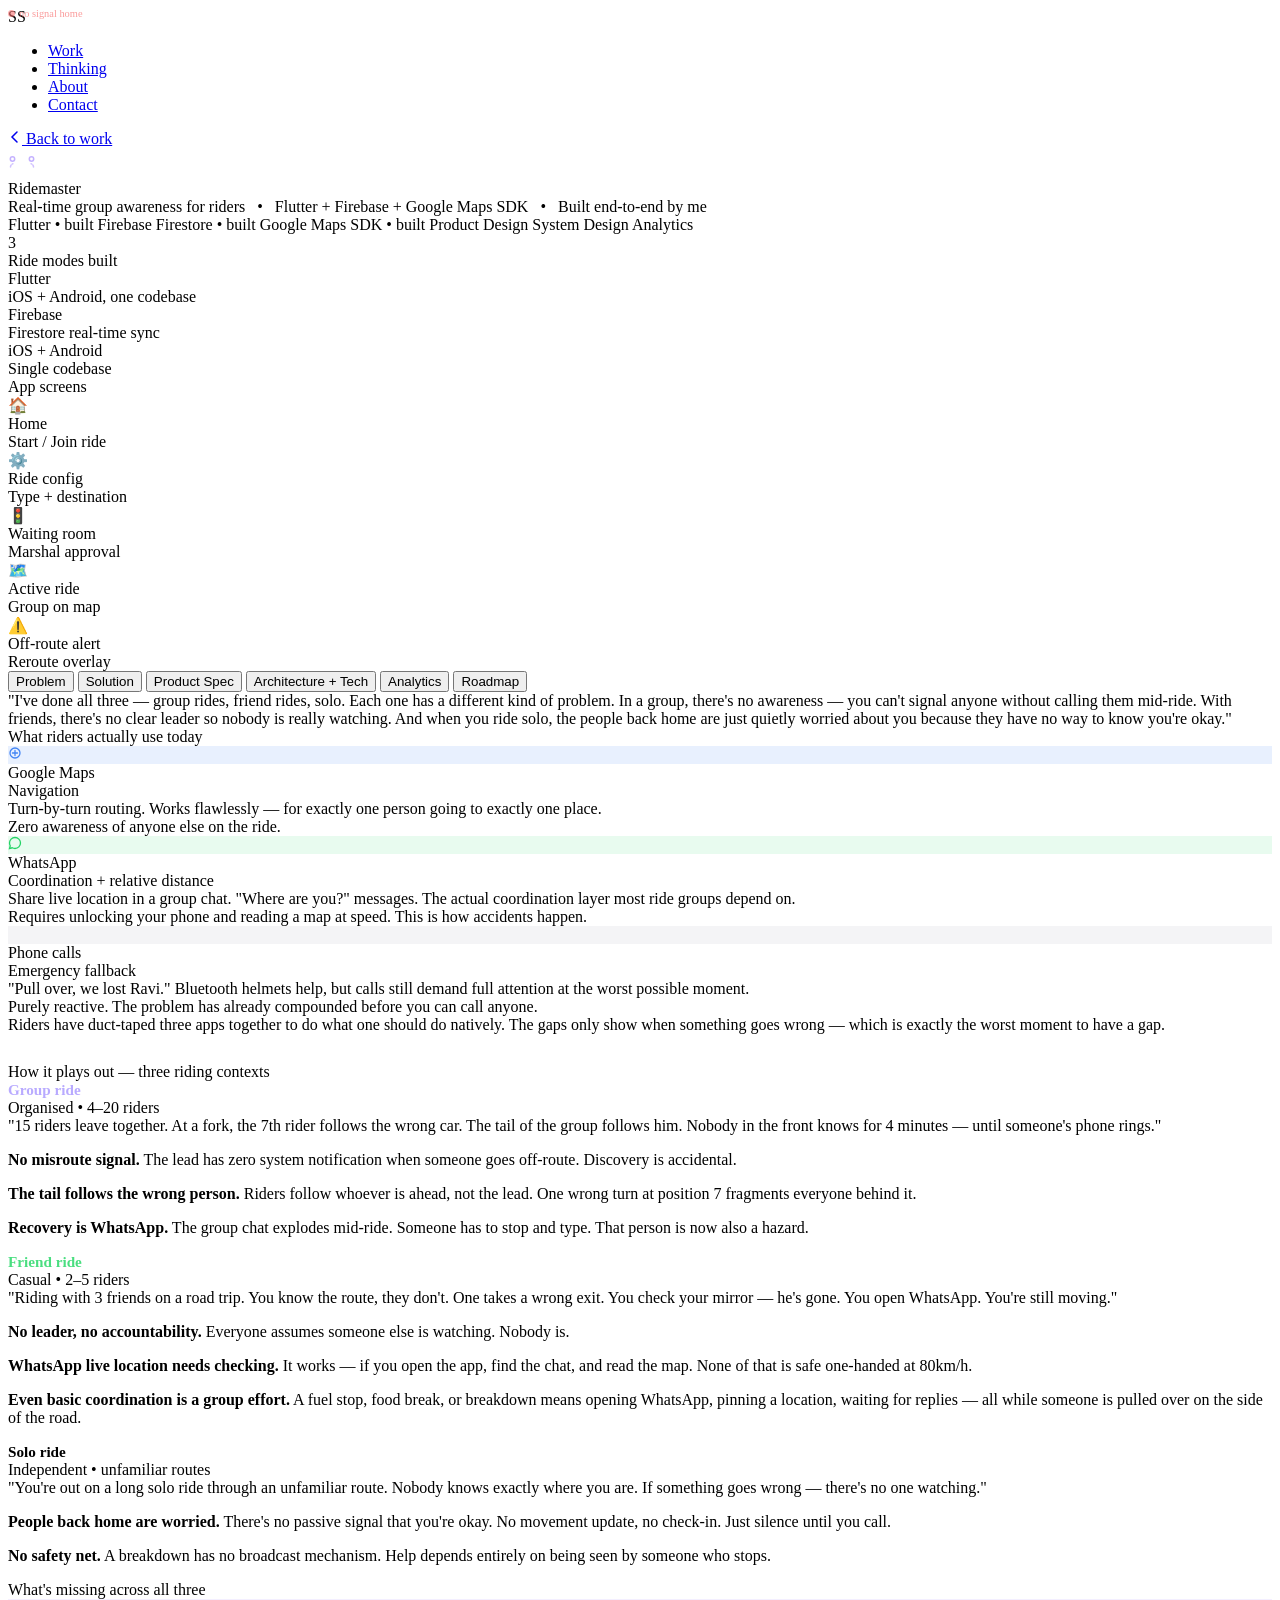
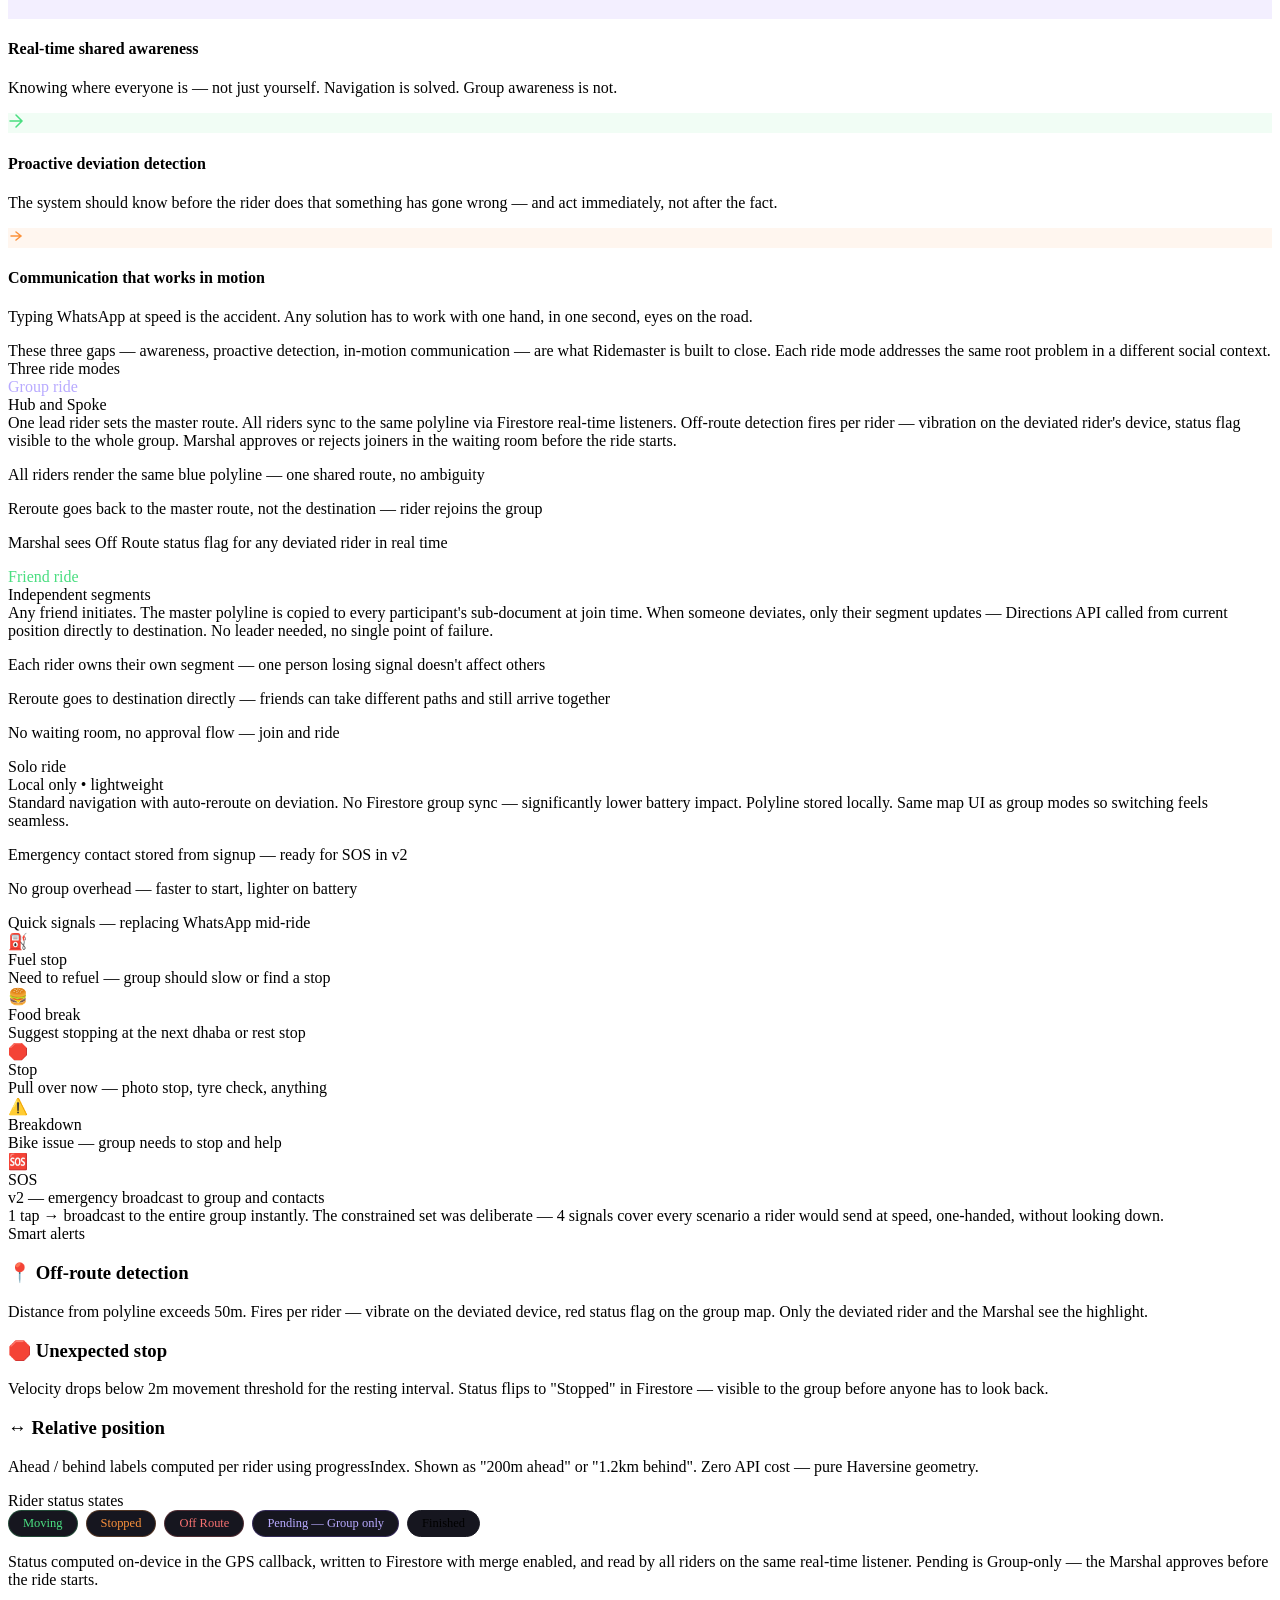
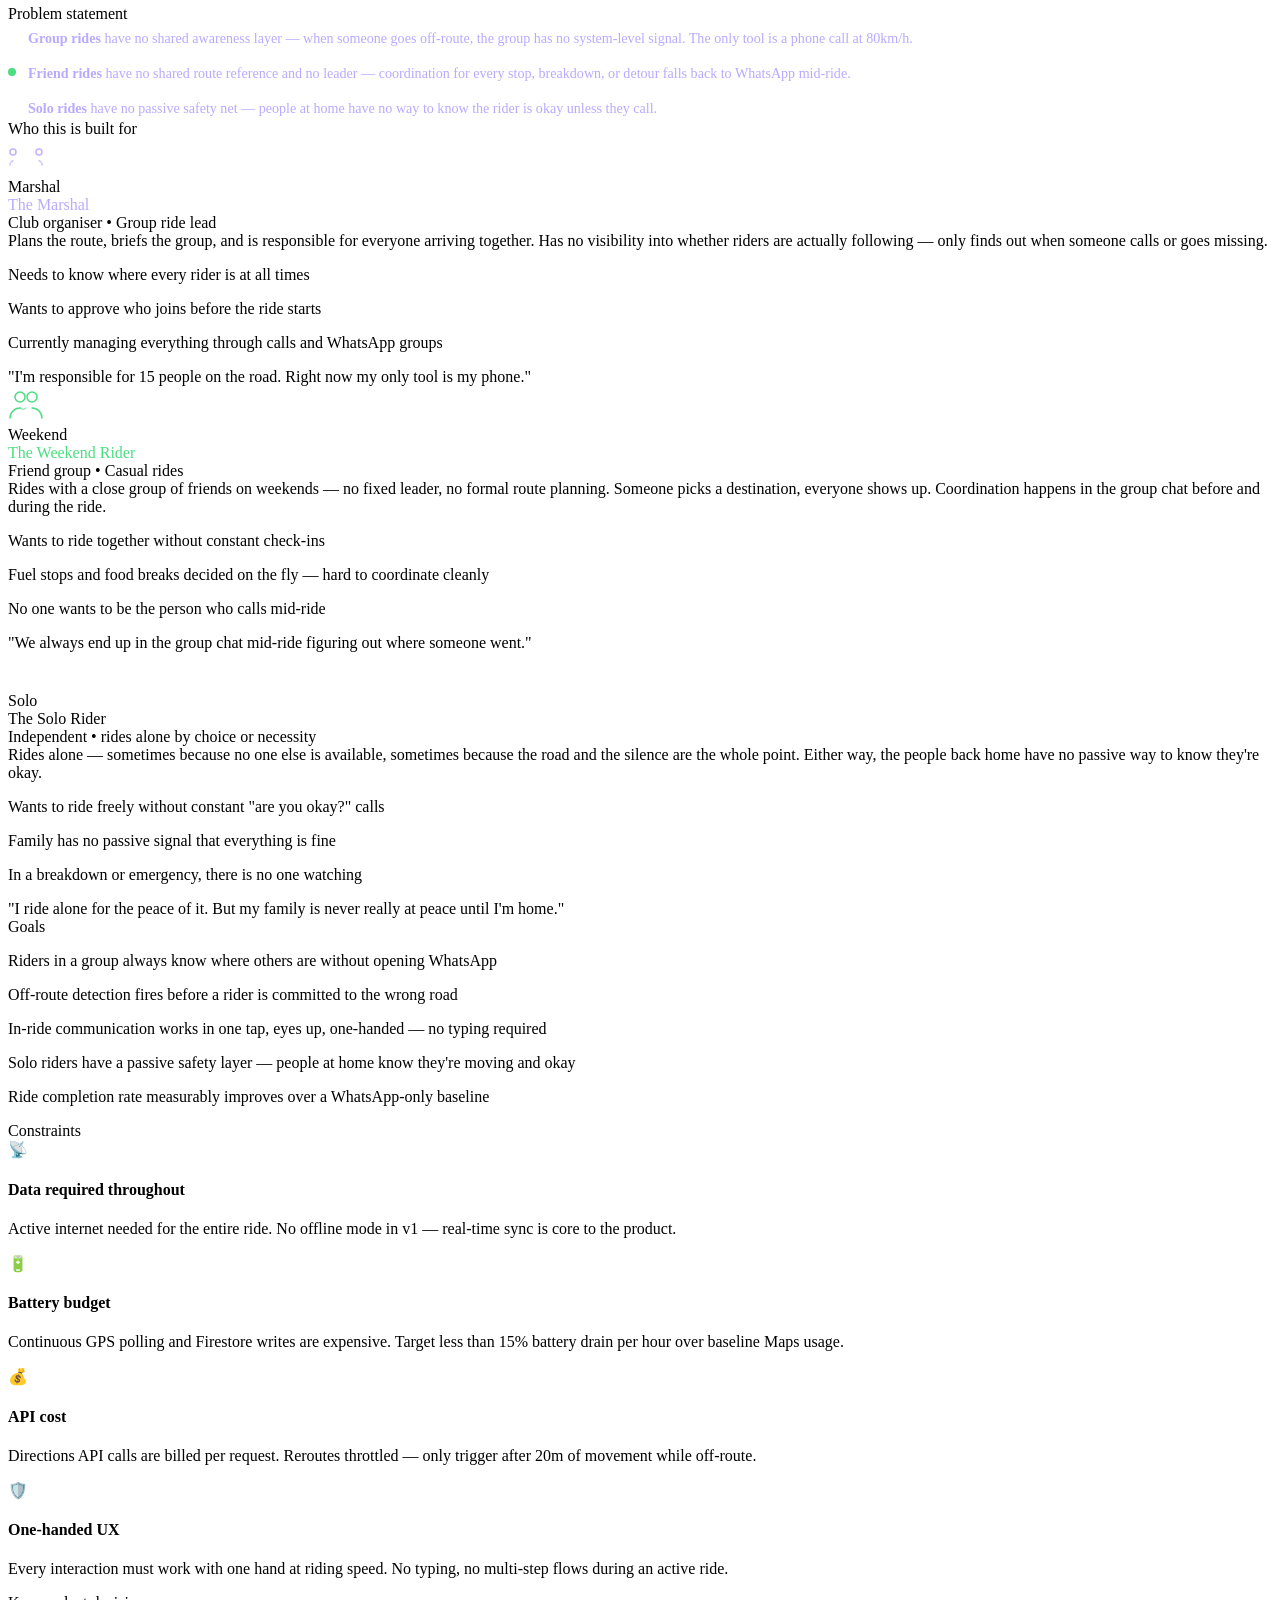
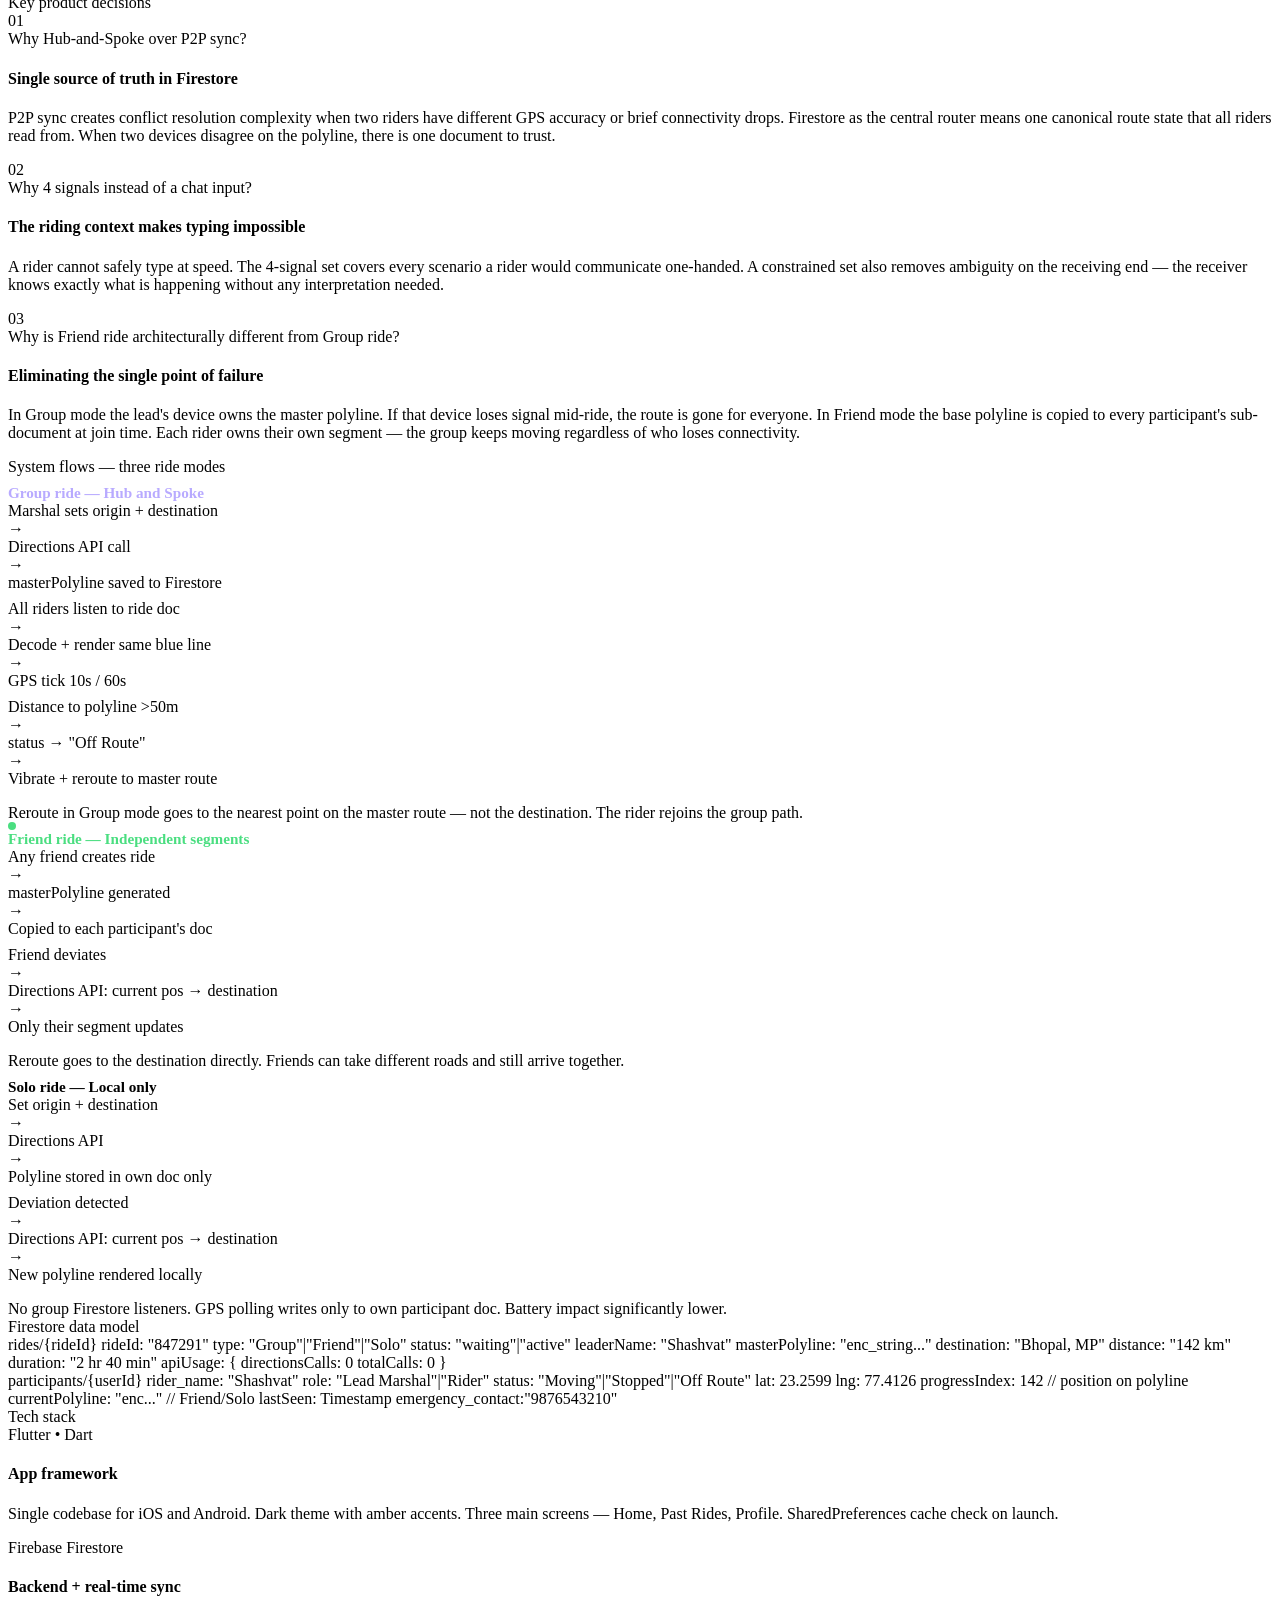
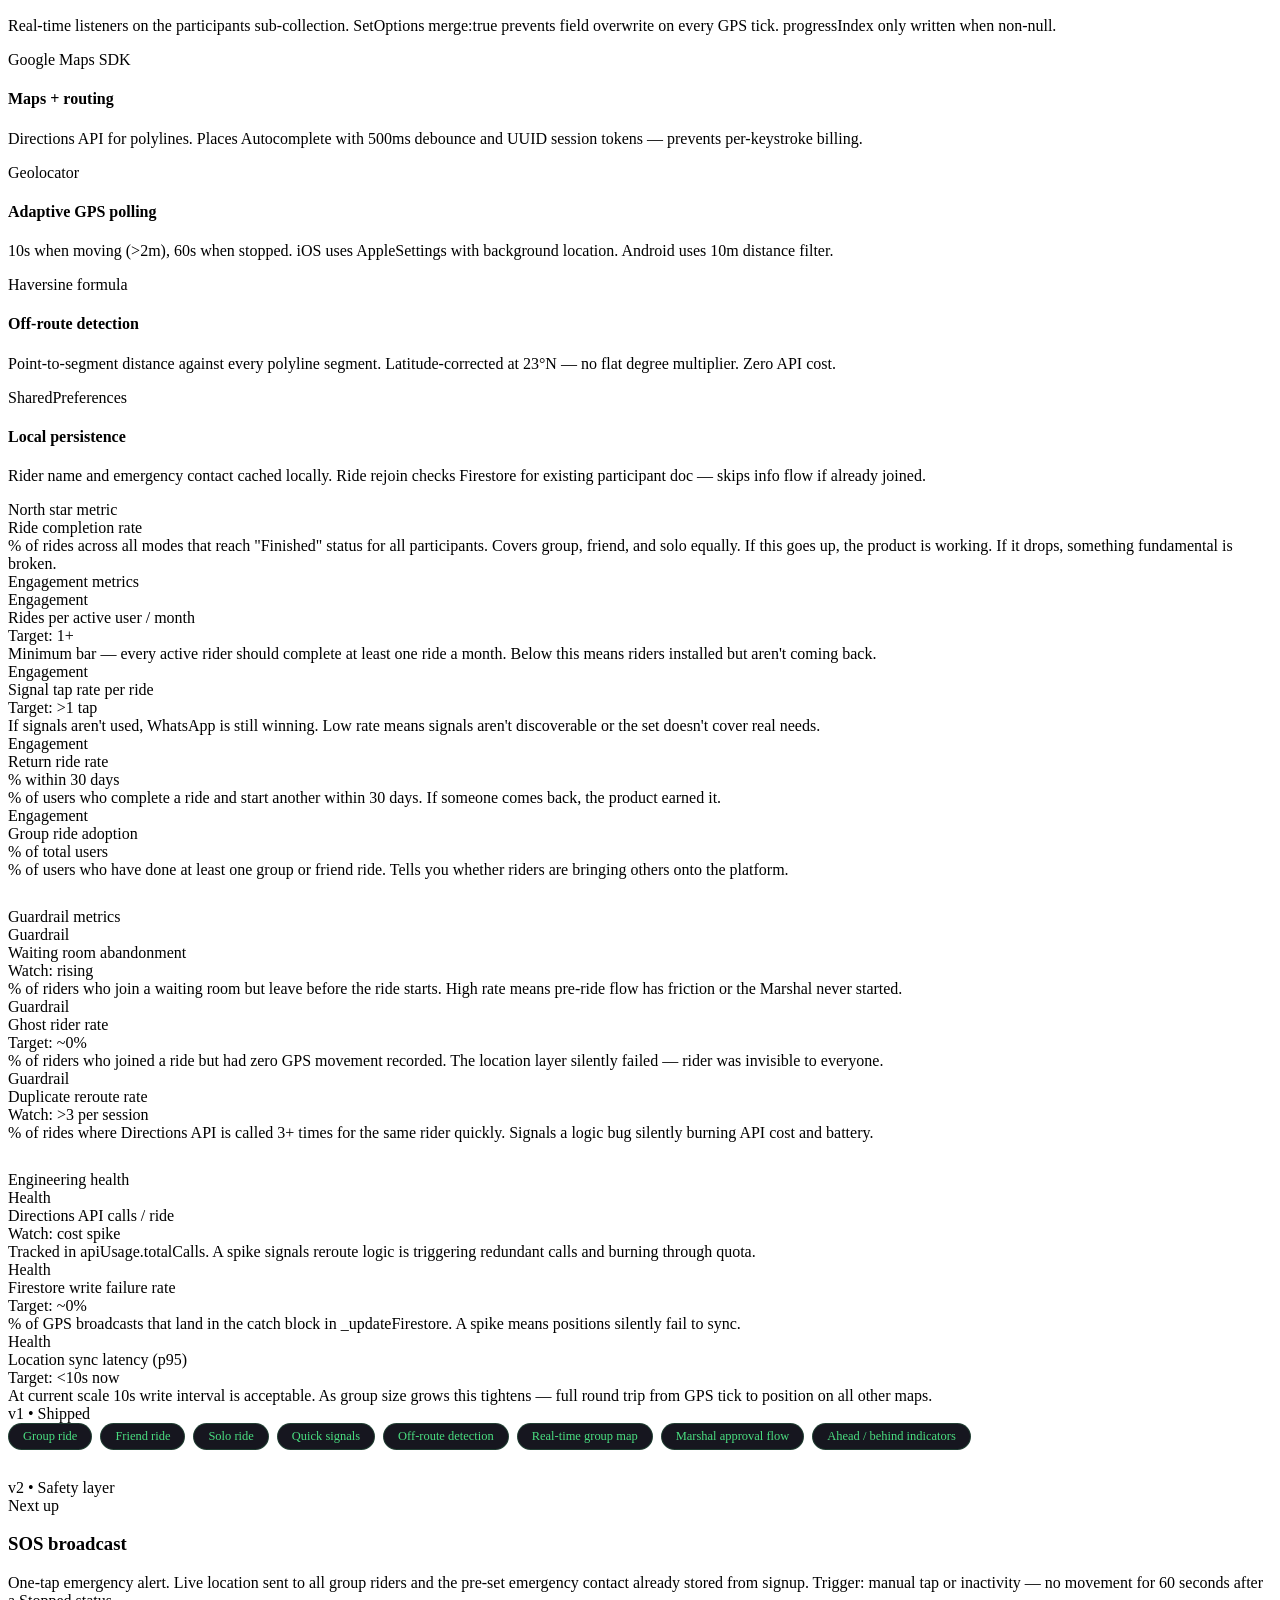
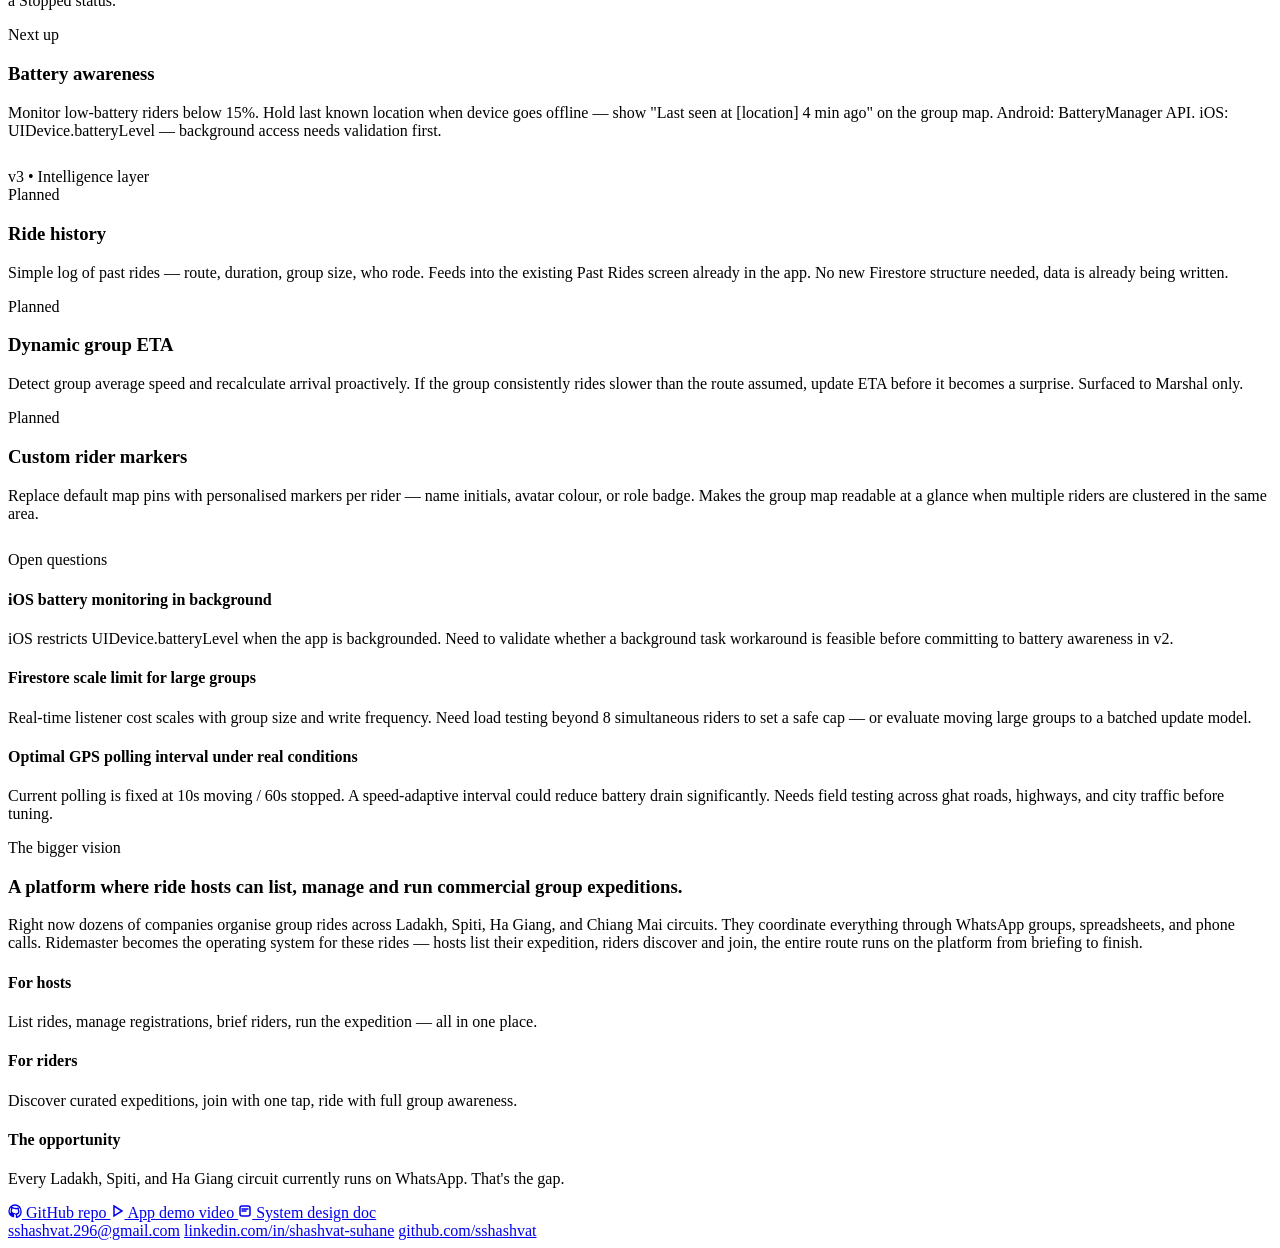
==== ridemaster-final.html @ 896553be "fix: resolve popup iframe content cutting off and constrain horizontal stretch" ====
<!DOCTYPE html>
<html lang="en">
<head>
    <meta charset="UTF-8">
    <meta name="viewport" content="width=device-width, initial-scale=1.0">
    <title>Ridemaster — Shashvat Suhane</title>
    <link rel="icon" type="image/x-icon" href="assets/favicon.ico">
    <link rel="stylesheet" href="ridemasterv3.css">
    <link href="https://fonts.googleapis.com/css2?family=Inter:wght@400;500;700&display=swap" rel="stylesheet">
</head>
<body>

<header>
    <nav>
        <div class="logo">SS</div>
        <ul>
            <li><a href="index.html#work" class="active">Work</a></li>
            <li><a href="index.html#thinking">Thinking</a></li>
            <li><a href="index.html#about">About</a></li>
            <li><a href="mailto:sshashvat.296@gmail.com">Contact</a></li>
        </ul>
    </nav>
</header>

<div class="cs-main">

    <a href="index.html" class="back-link">
        <svg width="14" height="14" viewBox="0 0 14 14" fill="none" stroke="currentColor" stroke-width="1.5" stroke-linecap="round"><path d="M9 2L4 7l5 5"/></svg>
        Back to work
    </a>

    <div class="cs-hero">
        <div class="cs-icon">
            <svg width="28" height="28" viewBox="0 0 28 28" fill="none" stroke="var(--accent-purple)" stroke-width="1.5" stroke-linecap="round" stroke-linejoin="round">
                <circle cx="14" cy="9" r="3.5"/>
                <path d="M7 22c0-3.866 3.134-7 7-7s7 3.134 7 7"/>
                <circle cx="4.5" cy="11" r="2.2" stroke="rgba(138,99,255,0.5)"/>
                <circle cx="23.5" cy="11" r="2.2" stroke="rgba(138,99,255,0.5)"/>
                <path d="M2.5 19c0-1.6 1-2.8 2.4-3.2" stroke="rgba(138,99,255,0.4)" stroke-dasharray="2 1.5"/>
                <path d="M25.5 19c0-1.6-1-2.8-2.4-3.2" stroke="rgba(138,99,255,0.4)" stroke-dasharray="2 1.5"/>
            </svg>
        </div>
        <div>
            <div class="cs-title">Ridemaster</div>
            <div class="cs-sub">Real-time group awareness for riders &nbsp; • &nbsp; Flutter + Firebase + Google Maps SDK &nbsp; • &nbsp; Built end-to-end by me</div>
        </div>
    </div>

    <div class="cs-tags">
        <span class="built">Flutter • built</span>
        <span class="built">Firebase Firestore • built</span>
        <span class="built">Google Maps SDK • built</span>
        <span>Product Design</span>
        <span>System Design</span>
        <span>Analytics</span>
    </div>

    <div class="stat-strip">
        <div class="stat-pill"><div class="sv">3</div><div class="sl2">Ride modes built</div></div>
        <div class="stat-pill"><div class="sv">Flutter</div><div class="sl2">iOS + Android, one codebase</div></div>
        <div class="stat-pill"><div class="sv">Firebase</div><div class="sl2">Firestore real-time sync</div></div>
        <div class="stat-pill"><div class="sv">iOS + Android</div><div class="sl2">Single codebase</div></div>
    </div>

    <div class="ss-label">App screens</div>
    <div class="ss-row">
        <div class="ss-slot">
            <div class="ss-ico">🏠</div><div class="ss-lbl">Home<br>Start / Join ride</div>
        </div>
        <div class="ss-slot">
            <div class="ss-ico">⚙️</div><div class="ss-lbl">Ride config<br>Type + destination</div>
        </div>
        <div class="ss-slot">
            <div class="ss-ico">🚦</div><div class="ss-lbl">Waiting room<br>Marshal approval</div>
        </div>
        <div class="ss-slot">
            <div class="ss-ico">🗺️</div><div class="ss-lbl">Active ride<br>Group on map</div>
        </div>
        <div class="ss-slot">
            <div class="ss-ico">⚠️</div><div class="ss-lbl">Off-route alert<br>Reroute overlay</div>
        </div>
    </div>

    <div class="tab-bar">
        <button class="tab active" onclick="sw('problem')">Problem</button>
        <button class="tab" onclick="sw('solution')">Solution</button>
        <button class="tab" onclick="sw('prd')">Product Spec</button>
        <button class="tab" onclick="sw('architecture')">Architecture + Tech</button>
        <button class="tab" onclick="sw('analytics')">Analytics</button>
        <button class="tab" onclick="sw('roadmap')">Roadmap</button>
    </div>


    <div id="tab-problem" class="pane active">

        <div class="fp">"I've done all three — group rides, friend rides, solo. Each one has a different kind of problem. In a group, there's no awareness — you can't signal anyone without calling them mid-ride. With friends, there's no clear leader so nobody is really watching. And when you ride solo, the people back home are just quietly worried about you because they have no way to know you're okay."</div>

        <div class="sec-label">What riders actually use today</div>
        <div class="wa-grid">
            <div class="wa-card">
                <div class="wa-app">
                    <div class="wa-ico" style="background:rgba(66,133,244,0.12);">
                        <svg width="14" height="14" viewBox="0 0 14 14" fill="none" stroke="#4285F4" stroke-width="1.3" stroke-linecap="round"><circle cx="7" cy="7" r="5"/><path d="M4.5 7h5M7 4.5v5"/></svg>
                    </div>
                    <div><div class="wa-name">Google Maps</div><div class="wa-role">Navigation</div></div>
                </div>
                <div class="wa-does">Turn-by-turn routing. Works flawlessly — for exactly one person going to exactly one place.</div>
                <div class="wa-gap">Zero awareness of anyone else on the ride.</div>
            </div>
            <div class="wa-card">
                <div class="wa-app">
                    <div class="wa-ico" style="background:rgba(37,211,102,0.1);">
                        <svg width="14" height="14" viewBox="0 0 14 14" fill="none" stroke="#25D366" stroke-width="1.3" stroke-linecap="round"><path d="M7 1.5C3.96 1.5 1.5 3.96 1.5 7c0 1 .27 1.95.74 2.77L1.5 12.5l2.8-.72A5.47 5.47 0 007 12.5c3.04 0 5.5-2.46 5.5-5.5S10.04 1.5 7 1.5z"/></svg>
                    </div>
                    <div><div class="wa-name">WhatsApp</div><div class="wa-role">Coordination + relative distance</div></div>
                </div>
                <div class="wa-does">Share live location in a group chat. "Where are you?" messages. The actual coordination layer most ride groups depend on.</div>
                <div class="wa-gap">Requires unlocking your phone and reading a map at speed. This is how accidents happen.</div>
            </div>
            <div class="wa-card">
                <div class="wa-app">
                    <div class="wa-ico" style="background:rgba(148,148,163,0.1);">
                        <svg width="14" height="14" viewBox="0 0 14 14" fill="none" stroke="var(--text-secondary)" stroke-width="1.3" stroke-linecap="round"><path d="M4.5 2.5s-.5 2.5 2.5 2.5 2.5-2.5 2.5-2.5M4.5 2.5v7c0 .8.5 1.5 2.5 1.5s2.5-.7 2.5-1.5v-7"/></svg>
                    </div>
                    <div><div class="wa-name">Phone calls</div><div class="wa-role">Emergency fallback</div></div>
                </div>
                <div class="wa-does">"Pull over, we lost Ravi." Bluetooth helmets help, but calls still demand full attention at the worst possible moment.</div>
                <div class="wa-gap">Purely reactive. The problem has already compounded before you can call anyone.</div>
            </div>
        </div>

        <div class="note note-amber">Riders have duct-taped three apps together to do what one should do natively. The gaps only show when something goes wrong — which is exactly the worst moment to have a gap.</div>

        <div class="sec-label" style="margin-top:1.8rem;">How it plays out — three riding contexts</div>

        <div class="ctx ctx-g">
            <div class="ctx-head">
                <div class="ctx-dot" style="background:var(--accent-purple);"></div>
                <span style="font-size:0.95rem;font-weight:600;color:#b8aaff;">Group ride</span>
                <div class="ctx-badge badge-g">Organised • 4–20 riders</div>
            </div>
            <div class="scenario">"15 riders leave together. At a fork, the 7th rider follows the wrong car. The tail of the group follows him. Nobody in the front knows for 4 minutes — until someone's phone rings."</div>
            <div class="pain-list">
                <div class="pi"><div class="pb" style="background:var(--accent-purple);"></div><p><strong>No misroute signal.</strong> The lead has zero system notification when someone goes off-route. Discovery is accidental.</p></div>
                <div class="pi"><div class="pb" style="background:var(--accent-purple);"></div><p><strong>The tail follows the wrong person.</strong> Riders follow whoever is ahead, not the lead. One wrong turn at position 7 fragments everyone behind it.</p></div>
                <div class="pi"><div class="pb" style="background:var(--accent-purple);"></div><p><strong>Recovery is WhatsApp.</strong> The group chat explodes mid-ride. Someone has to stop and type. That person is now also a hazard.</p></div>
            </div>
        </div>

        <div class="ctx ctx-f">
            <div class="ctx-head">
                <div class="ctx-dot" style="background:#4ade80;"></div>
                <span style="font-size:0.95rem;font-weight:600;color:#4ade80;">Friend ride</span>
                <div class="ctx-badge badge-f">Casual • 2–5 riders</div>
            </div>
            <div class="scenario">"Riding with 3 friends on a road trip. You know the route, they don't. One takes a wrong exit. You check your mirror — he's gone. You open WhatsApp. You're still moving."</div>
            <div class="pain-list">
                <div class="pi"><div class="pb" style="background:#4ade80;"></div><p><strong>No leader, no accountability.</strong> Everyone assumes someone else is watching. Nobody is.</p></div>
                <div class="pi"><div class="pb" style="background:#4ade80;"></div><p><strong>WhatsApp live location needs checking.</strong> It works — if you open the app, find the chat, and read the map. None of that is safe one-handed at 80km/h.</p></div>
                <div class="pi"><div class="pb" style="background:#4ade80;"></div><p><strong>Even basic coordination is a group effort.</strong> A fuel stop, food break, or breakdown means opening WhatsApp, pinning a location, waiting for replies — all while someone is pulled over on the side of the road.</p></div>
            </div>
        </div>

        <div class="ctx ctx-s">
            <div class="ctx-head">
                <div class="ctx-dot" style="background:var(--text-secondary);"></div>
                <span style="font-size:0.95rem;font-weight:600;color:var(--text-secondary);">Solo ride</span>
                <div class="ctx-badge badge-s">Independent • unfamiliar routes</div>
            </div>
            <div class="scenario">"You're out on a long solo ride through an unfamiliar route. Nobody knows exactly where you are. If something goes wrong — there's no one watching."</div>
            <div class="pain-list">
                <div class="pi"><div class="pb" style="background:var(--text-secondary);opacity:0.5;"></div><p><strong>People back home are worried.</strong> There's no passive signal that you're okay. No movement update, no check-in. Just silence until you call.</p></div>
                <div class="pi"><div class="pb" style="background:var(--text-secondary);opacity:0.5;"></div><p><strong>No safety net.</strong> A breakdown has no broadcast mechanism. Help depends entirely on being seen by someone who stops.</p></div>
            </div>
        </div>

        <div class="cs-divider"></div>
        <div class="sec-label">What's missing across all three</div>
        <div class="gap-bridge">
            <div class="br-row">
                <div class="br-ico" style="background:rgba(138,99,255,0.1);">
                    <svg width="16" height="16" viewBox="0 0 16 16" fill="none" stroke="var(--accent-purple)" stroke-width="1.5" stroke-linecap="round"><circle cx="8" cy="8" r="6"/><path d="M8 5v3l2 2"/></svg>
                </div>
                <div class="br-text"><h4>Real-time shared awareness</h4><p>Knowing where everyone is — not just yourself. Navigation is solved. Group awareness is not.</p></div>
            </div>
            <div class="br-row">
                <div class="br-ico" style="background:rgba(74,222,128,0.08);">
                    <svg width="16" height="16" viewBox="0 0 16 16" fill="none" stroke="#4ade80" stroke-width="1.5" stroke-linecap="round"><path d="M2 8h12M8 2l6 6-6 6"/></svg>
                </div>
                <div class="br-text"><h4>Proactive deviation detection</h4><p>The system should know before the rider does that something has gone wrong — and act immediately, not after the fact.</p></div>
            </div>
            <div class="br-row">
                <div class="br-ico" style="background:rgba(251,146,60,0.08);">
                    <svg width="16" height="16" viewBox="0 0 16 16" fill="none" stroke="#fb923c" stroke-width="1.5" stroke-linecap="round"><path d="M3 8h10M8 4l5 4-5 4"/></svg>
                </div>
                <div class="br-text"><h4>Communication that works in motion</h4><p>Typing WhatsApp at speed is the accident. Any solution has to work with one hand, in one second, eyes on the road.</p></div>
            </div>
        </div>
        <div class="note note-purple" style="margin-top:1rem;">These three gaps — awareness, proactive detection, in-motion communication — are what Ridemaster is built to close. Each ride mode addresses the same root problem in a different social context.</div>

    </div><div id="tab-solution" class="pane">

        <div class="sec-label">Three ride modes</div>

        <div class="mode-card mc-g">
            <div class="mc-head">
                <div class="mc-dot" style="background:var(--accent-purple);"></div>
                <div class="mc-title" style="color:#b8aaff;">Group ride</div>
                <div class="mc-badge mc-badge-g">Hub and Spoke</div>
            </div>
            <div class="mc-desc">One lead rider sets the master route. All riders sync to the same polyline via Firestore real-time listeners. Off-route detection fires per rider — vibration on the deviated rider's device, status flag visible to the whole group. Marshal approves or rejects joiners in the waiting room before the ride starts.</div>
            <div class="mc-pts">
                <div class="mc-pt"><div class="mc-pt-dot" style="background:var(--accent-purple);"></div><p>All riders render the same blue polyline — one shared route, no ambiguity</p></div>
                <div class="mc-pt"><div class="mc-pt-dot" style="background:var(--accent-purple);"></div><p>Reroute goes back to the master route, not the destination — rider rejoins the group</p></div>
                <div class="mc-pt"><div class="mc-pt-dot" style="background:var(--accent-purple);"></div><p>Marshal sees Off Route status flag for any deviated rider in real time</p></div>
            </div>
        </div>

        <div class="mode-card mc-f">
            <div class="mc-head">
                <div class="mc-dot" style="background:#4ade80;"></div>
                <div class="mc-title" style="color:#4ade80;">Friend ride</div>
                <div class="mc-badge mc-badge-f">Independent segments</div>
            </div>
            <div class="mc-desc">Any friend initiates. The master polyline is copied to every participant's sub-document at join time. When someone deviates, only their segment updates — Directions API called from current position directly to destination. No leader needed, no single point of failure.</div>
            <div class="mc-pts">
                <div class="mc-pt"><div class="mc-pt-dot" style="background:#4ade80;"></div><p>Each rider owns their own segment — one person losing signal doesn't affect others</p></div>
                <div class="mc-pt"><div class="mc-pt-dot" style="background:#4ade80;"></div><p>Reroute goes to destination directly — friends can take different paths and still arrive together</p></div>
                <div class="mc-pt"><div class="mc-pt-dot" style="background:#4ade80;"></div><p>No waiting room, no approval flow — join and ride</p></div>
            </div>
        </div>

        <div class="mode-card mc-s">
            <div class="mc-head">
                <div class="mc-dot" style="background:var(--text-secondary);"></div>
                <div class="mc-title" style="color:var(--text-secondary);">Solo ride</div>
                <div class="mc-badge mc-badge-s">Local only • lightweight</div>
            </div>
            <div class="mc-desc">Standard navigation with auto-reroute on deviation. No Firestore group sync — significantly lower battery impact. Polyline stored locally. Same map UI as group modes so switching feels seamless.</div>
            <div class="mc-pts">
                <div class="mc-pt"><div class="mc-pt-dot" style="background:var(--text-secondary);opacity:0.5;"></div><p>Emergency contact stored from signup — ready for SOS in v2</p></div>
                <div class="mc-pt"><div class="mc-pt-dot" style="background:var(--text-secondary);opacity:0.5;"></div><p>No group overhead — faster to start, lighter on battery</p></div>
            </div>
        </div>

        <div class="cs-divider"></div>
        <div class="sec-label">Quick signals — replacing WhatsApp mid-ride</div>
        <div class="sig-grid">
            <div class="sig-card"><div class="sig-ico">⛽</div><div class="sig-name">Fuel stop</div><div class="sig-desc">Need to refuel — group should slow or find a stop</div></div>
            <div class="sig-card"><div class="sig-ico">🍔</div><div class="sig-name">Food break</div><div class="sig-desc">Suggest stopping at the next dhaba or rest stop</div></div>
            <div class="sig-card"><div class="sig-ico">🛑</div><div class="sig-name">Stop</div><div class="sig-desc">Pull over now — photo stop, tyre check, anything</div></div>
            <div class="sig-card"><div class="sig-ico">⚠️</div><div class="sig-name">Breakdown</div><div class="sig-desc">Bike issue — group needs to stop and help</div></div>
            <div class="sig-card v2"><div class="sig-ico">🆘</div><div class="sig-name">SOS</div><div class="sig-desc">v2 — emergency broadcast to group and contacts</div></div>
        </div>
        <div class="note note-amber">1 tap → broadcast to the entire group instantly. The constrained set was deliberate — 4 signals cover every scenario a rider would send at speed, one-handed, without looking down.</div>

        <div class="cs-divider"></div>
        <div class="sec-label">Smart alerts</div>
        <div class="auto-col">
            <div class="cs-card" style="margin:0;"><h3>📍 Off-route detection</h3><p>Distance from polyline exceeds 50m. Fires per rider — vibrate on the deviated device, red status flag on the group map. Only the deviated rider and the Marshal see the highlight.</p></div>
            <div class="cs-card" style="margin:0;"><h3>🛑 Unexpected stop</h3><p>Velocity drops below 2m movement threshold for the resting interval. Status flips to "Stopped" in Firestore — visible to the group before anyone has to look back.</p></div>
            <div class="cs-card" style="margin:0;"><h3>↔️ Relative position</h3><p>Ahead / behind labels computed per rider using progressIndex. Shown as "200m ahead" or "1.2km behind". Zero API cost — pure Haversine geometry.</p></div>
        </div>

        <div class="cs-divider"></div>
        <div class="sec-label">Rider status states</div>
        <div class="cs-card">
            <div style="display:flex;gap:8px;flex-wrap:wrap;margin-bottom:12px;">
                <span style="background:#16161f;border:1px solid rgba(74,222,128,0.25);color:#4ade80;padding:5px 14px;border-radius:20px;font-size:0.78rem;">Moving</span>
                <span style="background:#16161f;border:1px solid rgba(251,146,60,0.25);color:#fb923c;padding:5px 14px;border-radius:20px;font-size:0.78rem;">Stopped</span>
                <span style="background:#16161f;border:1px solid rgba(248,113,113,0.25);color:#f87171;padding:5px 14px;border-radius:20px;font-size:0.78rem;">Off Route</span>
                <span style="background:#16161f;border:1px solid rgba(138,99,255,0.25);color:#b8aaff;padding:5px 14px;border-radius:20px;font-size:0.78rem;">Pending — Group only</span>
                <span style="background:#16161f;border:1px solid #1a1a24;color:var(--text-secondary);padding:5px 14px;border-radius:20px;font-size:0.78rem;">Finished</span>
            </div>
            <p>Status computed on-device in the GPS callback, written to Firestore with merge enabled, and read by all riders on the same real-time listener. Pending is Group-only — the Marshal approves before the ride starts.</p>
        </div>

    </div><div id="tab-prd" class="pane">

        <div class="prd-statement">
            <div class="prd-label">Problem statement</div>
            <div style="display:flex;flex-direction:column;gap:12px;margin-top:4px;">
                <div style="display:flex;gap:12px;align-items:flex-start;">
                    <div style="width:8px;height:8px;border-radius:50%;background:var(--accent-purple);margin-top:6px;flex-shrink:0;"></div>
                    <p style="font-size:0.88rem;color:#b8aaff;line-height:1.65;margin:0;"><span style="font-weight:600;">Group rides</span> have no shared awareness layer — when someone goes off-route, the group has no system-level signal. The only tool is a phone call at 80km/h.</p>
                </div>
                <div style="display:flex;gap:12px;align-items:flex-start;">
                    <div style="width:8px;height:8px;border-radius:50%;background:#4ade80;margin-top:6px;flex-shrink:0;"></div>
                    <p style="font-size:0.88rem;color:#b8aaff;line-height:1.65;margin:0;"><span style="font-weight:600;">Friend rides</span> have no shared route reference and no leader — coordination for every stop, breakdown, or detour falls back to WhatsApp mid-ride.</p>
                </div>
                <div style="display:flex;gap:12px;align-items:flex-start;">
                    <div style="width:8px;height:8px;border-radius:50%;background:var(--text-secondary);margin-top:6px;flex-shrink:0;opacity:0.5;"></div>
                    <p style="font-size:0.88rem;color:#b8aaff;line-height:1.65;margin:0;"><span style="font-weight:600;">Solo rides</span> have no passive safety net — people at home have no way to know the rider is okay unless they call.</p>
                </div>
            </div>
        </div>

        <div class="sec-label">Who this is built for</div>
        <div class="persona-grid">

            <div class="persona-card pc-g">
                <div class="pc-illo pc-illo-g">
                    <svg width="36" height="36" viewBox="0 0 36 36" fill="none" stroke="var(--accent-purple)" stroke-width="1.5" stroke-linecap="round" stroke-linejoin="round">
                        <circle cx="18" cy="11" r="5"/>
                        <path d="M7 32c0-6.075 4.925-11 11-11s11 4.925 11 11"/>
                        <circle cx="5" cy="14" r="3" stroke="rgba(138,99,255,0.5)"/>
                        <circle cx="31" cy="14" r="3" stroke="rgba(138,99,255,0.5)"/>
                        <path d="M2 27c0-2.5 1.5-4 3.5-4.5" stroke="rgba(138,99,255,0.4)" stroke-dasharray="2 1.5"/>
                        <path d="M34 27c0-2.5-1.5-4-3.5-4.5" stroke="rgba(138,99,255,0.4)" stroke-dasharray="2 1.5"/>
                    </svg>
                    <div class="pc-badge pc-badge-g">Marshal</div>
                </div>
                <div>
                    <div class="pc-name" style="color:#b8aaff;">The Marshal</div>
                    <div class="pc-role">Club organiser • Group ride lead</div>
                    <div class="pc-desc">Plans the route, briefs the group, and is responsible for everyone arriving together. Has no visibility into whether riders are actually following — only finds out when someone calls or goes missing.</div>
                </div>
                <div class="pc-points">
                    <div class="pc-pt"><div class="pc-pt-dot" style="background:var(--accent-purple);"></div><p>Needs to know where every rider is at all times</p></div>
                    <div class="pc-pt"><div class="pc-pt-dot" style="background:var(--accent-purple);"></div><p>Wants to approve who joins before the ride starts</p></div>
                    <div class="pc-pt"><div class="pc-pt-dot" style="background:var(--accent-purple);"></div><p>Currently managing everything through calls and WhatsApp groups</p></div>
                </div>
                <div class="pc-quote pc-quote-g">"I'm responsible for 15 people on the road. Right now my only tool is my phone."</div>
            </div>

            <div class="persona-card pc-f">
                <div class="pc-illo pc-illo-f">
                    <svg width="36" height="36" viewBox="0 0 36 36" fill="none" stroke="#4ade80" stroke-width="1.5" stroke-linecap="round" stroke-linejoin="round">
                        <circle cx="12" cy="11" r="5"/>
                        <circle cx="24" cy="11" r="5"/>
                        <path d="M2 32c0-5.523 4.477-10 10-10"/>
                        <path d="M34 32c0-5.523-4.477-10-10-10"/>
                        <path d="M12 22c0 0 3 2.5 6 0" stroke="rgba(74,222,128,0.6)"/>
                    </svg>
                    <div class="pc-badge pc-badge-f">Weekend</div>
                </div>
                <div>
                    <div class="pc-name" style="color:#4ade80;">The Weekend Rider</div>
                    <div class="pc-role">Friend group • Casual rides</div>
                    <div class="pc-desc">Rides with a close group of friends on weekends — no fixed leader, no formal route planning. Someone picks a destination, everyone shows up. Coordination happens in the group chat before and during the ride.</div>
                </div>
                <div class="pc-points">
                    <div class="pc-pt"><div class="pc-pt-dot" style="background:#4ade80;"></div><p>Wants to ride together without constant check-ins</p></div>
                    <div class="pc-pt"><div class="pc-pt-dot" style="background:#4ade80;"></div><p>Fuel stops and food breaks decided on the fly — hard to coordinate cleanly</p></div>
                    <div class="pc-pt"><div class="pc-pt-dot" style="background:#4ade80;"></div><p>No one wants to be the person who calls mid-ride</p></div>
                </div>
                <div class="pc-quote pc-quote-f">"We always end up in the group chat mid-ride figuring out where someone went."</div>
            </div>

            <div class="persona-card pc-s">
                <div class="pc-illo pc-illo-s">
                    <svg width="36" height="36" viewBox="0 0 36 36" fill="none" stroke="var(--text-secondary)" stroke-width="1.5" stroke-linecap="round" stroke-linejoin="round">
                        <circle cx="18" cy="11" r="5"/>
                        <path d="M7 32c0-6.075 4.925-11 11-11s11 4.925 11 11"/>
                    </svg>
                    <div style="position:absolute;top:8px;left:8px;display:flex;align-items:center;gap:4px;">
                        <div style="width:7px;height:7px;border-radius:50%;background:rgba(248,113,113,0.6);"></div>
                        <span style="font-size:0.65rem;color:rgba(248,113,113,0.7);">no signal home</span>
                    </div>
                    <div class="pc-badge pc-badge-s">Solo</div>
                </div>
                <div>
                    <div class="pc-name" style="color:var(--text-primary);">The Solo Rider</div>
                    <div class="pc-role">Independent • rides alone by choice or necessity</div>
                    <div class="pc-desc">Rides alone — sometimes because no one else is available, sometimes because the road and the silence are the whole point. Either way, the people back home have no passive way to know they're okay.</div>
                </div>
                <div class="pc-points">
                    <div class="pc-pt"><div class="pc-pt-dot" style="background:var(--text-secondary);opacity:0.5;"></div><p>Wants to ride freely without constant "are you okay?" calls</p></div>
                    <div class="pc-pt"><div class="pc-pt-dot" style="background:var(--text-secondary);opacity:0.5;"></div><p>Family has no passive signal that everything is fine</p></div>
                    <div class="pc-pt"><div class="pc-pt-dot" style="background:var(--text-secondary);opacity:0.5;"></div><p>In a breakdown or emergency, there is no one watching</p></div>
                </div>
                <div class="pc-quote pc-quote-s">"I ride alone for the peace of it. But my family is never really at peace until I'm home."</div>
            </div>

        </div>

        <div class="sec-label">Goals</div>
        <div class="goals-card">
            <div class="goal-item"><div class="goal-dot"></div><p>Riders in a group always know where others are without opening WhatsApp</p></div>
            <div class="goal-item"><div class="goal-dot"></div><p>Off-route detection fires before a rider is committed to the wrong road</p></div>
            <div class="goal-item"><div class="goal-dot"></div><p>In-ride communication works in one tap, eyes up, one-handed — no typing required</p></div>
            <div class="goal-item"><div class="goal-dot"></div><p>Solo riders have a passive safety layer — people at home know they're moving and okay</p></div>
            <div class="goal-item"><div class="goal-dot"></div><p>Ride completion rate measurably improves over a WhatsApp-only baseline</p></div>
        </div>

        <div class="sec-label">Constraints</div>
        <div class="con-grid">
            <div class="con-card"><div class="cc-ico">📡</div><h4>Data required throughout</h4><p>Active internet needed for the entire ride. No offline mode in v1 — real-time sync is core to the product.</p></div>
            <div class="con-card"><div class="cc-ico">🔋</div><h4>Battery budget</h4><p>Continuous GPS polling and Firestore writes are expensive. Target less than 15% battery drain per hour over baseline Maps usage.</p></div>
            <div class="con-card"><div class="cc-ico">💰</div><h4>API cost</h4><p>Directions API calls are billed per request. Reroutes throttled — only trigger after 20m of movement while off-route.</p></div>
            <div class="con-card"><div class="cc-ico">🛡️</div><h4>One-handed UX</h4><p>Every interaction must work with one hand at riding speed. No typing, no multi-step flows during an active ride.</p></div>
        </div>

        <div class="sec-label">Key product decisions</div>
        <div class="dec-list">
            <div class="dec-card">
                <div class="dec-num">01</div>
                <div>
                    <div class="dec-q">Why Hub-and-Spoke over P2P sync?</div>
                    <h4>Single source of truth in Firestore</h4>
                    <p>P2P sync creates conflict resolution complexity when two riders have different GPS accuracy or brief connectivity drops. Firestore as the central router means one canonical route state that all riders read from. When two devices disagree on the polyline, there is one document to trust.</p>
                </div>
            </div>
            <div class="dec-card">
                <div class="dec-num">02</div>
                <div>
                    <div class="dec-q">Why 4 signals instead of a chat input?</div>
                    <h4>The riding context makes typing impossible</h4>
                    <p>A rider cannot safely type at speed. The 4-signal set covers every scenario a rider would communicate one-handed. A constrained set also removes ambiguity on the receiving end — the receiver knows exactly what is happening without any interpretation needed.</p>
                </div>
            </div>
            <div class="dec-card">
                <div class="dec-num">03</div>
                <div>
                    <div class="dec-q">Why is Friend ride architecturally different from Group ride?</div>
                    <h4>Eliminating the single point of failure</h4>
                    <p>In Group mode the lead's device owns the master polyline. If that device loses signal mid-ride, the route is gone for everyone. In Friend mode the base polyline is copied to every participant's sub-document at join time. Each rider owns their own segment — the group keeps moving regardless of who loses connectivity.</p>
                </div>
            </div>
        </div>

    </div><div id="tab-architecture" class="pane">

        <div class="sec-label">System flows — three ride modes</div>

        <div class="arch-card">
            <div class="arch-mode-head">
                <div style="width:8px;height:8px;border-radius:50%;background:var(--accent-purple);flex-shrink:0;"></div>
                <span style="font-size:0.95rem;font-weight:600;color:#b8aaff;">Group ride — Hub and Spoke</span>
            </div>
            <div class="arch-flow"><div class="an an-g">Marshal sets origin + destination</div><div class="aa">→</div><div class="an an-g">Directions API call</div><div class="aa">→</div><div class="an an-g">masterPolyline saved to Firestore</div></div>
            <div class="arch-flow" style="margin-top:8px;"><div class="an an-g">All riders listen to ride doc</div><div class="aa">→</div><div class="an an-g">Decode + render same blue line</div><div class="aa">→</div><div class="an an-g">GPS tick 10s / 60s</div></div>
            <div class="arch-flow" style="margin-top:8px;"><div class="an some-g">Distance to polyline &gt;50m</div><div class="aa">→</div><div class="an an-g">status → "Off Route"</div><div class="aa">→</div><div class="an an-g">Vibrate + reroute to master route</div></div>
            <div class="note note-amber" style="margin-top:1rem;margin-bottom:0;">Reroute in Group mode goes to the nearest point on the master route — not the destination. The rider rejoins the group path.</div>
        </div>

        <div class="arch-card">
            <div class="arch-mode-head">
                <div style="width:8px;height:8px;border-radius:50%;background:#4ade80;flex-shrink:0;"></div>
                <span style="font-size:0.95rem;font-weight:600;color:#4ade80;">Friend ride — Independent segments</span>
            </div>
            <div class="arch-flow"><div class="an an-f">Any friend creates ride</div><div class="aa">→</div><div class="an an-f">masterPolyline generated</div><div class="aa">→</div><div class="an an-f">Copied to each participant's doc</div></div>
            <div class="arch-flow" style="margin-top:8px;"><div class="an an-f">Friend deviates</div><div class="aa">→</div><div class="an an-f">Directions API: current pos → destination</div><div class="aa">→</div><div class="an an-f">Only their segment updates</div></div>
            <div class="note note-teal" style="margin-top:1rem;margin-bottom:0;">Reroute goes to the destination directly. Friends can take different roads and still arrive together.</div>
        </div>

        <div class="arch-card">
            <div class="arch-mode-head">
                <div style="width:8px;height:8px;border-radius:50%;background:var(--text-secondary);flex-shrink:0;"></div>
                <span style="font-size:0.95rem;font-weight:600;color:var(--text-secondary);">Solo ride — Local only</span>
            </div>
            <div class="arch-flow"><div class="an">Set origin + destination</div><div class="aa">→</div><div class="an">Directions API</div><div class="aa">→</div><div class="an">Polyline stored in own doc only</div></div>
            <div class="arch-flow" style="margin-top:8px;"><div class="an">Deviation detected</div><div class="aa">→</div><div class="an">Directions API: current pos → destination</div><div class="aa">→</div><div class="an">New polyline rendered locally</div></div>
            <div class="note note-purple" style="margin-top:1rem;margin-bottom:0;">No group Firestore listeners. GPS polling writes only to own participant doc. Battery impact significantly lower.</div>
        </div>

        <div class="cs-divider"></div>
        <div class="sec-label">Firestore data model</div>
        <div class="schema-grid">
            <div class="schema-box">
<span class="sk">rides</span>/<span class="sv">{rideId}</span>
  <span class="sk">rideId</span>:         <span class="sv">"847291"</span>
  <span class="sk">type</span>:           <span class="sv">"Group"|"Friend"|"Solo"</span>
  <span class="sk">status</span>:         <span class="sv">"waiting"|"active"</span>
  <span class="sk">leaderName</span>:     <span class="sv">"Shashvat"</span>
  <span class="sk">masterPolyline</span>: <span class="sv">"enc_string..."</span>
  <span class="sk">destination</span>:    <span class="sv">"Bhopal, MP"</span>
  <span class="sk">distance</span>:       <span class="sv">"142 km"</span>
  <span class="sk">duration</span>:       <span class="sv">"2 hr 40 min"</span>
  <span class="sk">apiUsage</span>: {
    <span class="sk">directionsCalls</span>: <span class="sv">0</span>
    <span class="sk">totalCalls</span>:      <span class="sv">0</span>
  }
            </div>
            <div class="schema-box">
<span class="sk">participants</span>/<span class="sv">{userId}</span>
  <span class="sk">rider_name</span>:       <span class="sv">"Shashvat"</span>
  <span class="sk">role</span>:             <span class="sv">"Lead Marshal"|"Rider"</span>
  <span class="sk">status</span>:           <span class="sv">"Moving"|"Stopped"|"Off Route"</span>
  <span class="sk">lat</span>:              <span class="sv">23.2599</span>
  <span class="sk">lng</span>:              <span class="sv">77.4126</span>
  <span class="sk">progressIndex</span>:   <span class="sv">142</span> <span class="sc">// position on polyline</span>
  <span class="sk">currentPolyline</span>: <span class="sv">"enc..."</span> <span class="sc">// Friend/Solo</span>
  <span class="sk">lastSeen</span>:         <span class="sv">Timestamp</span>
  <span class="sk">emergency_contact</span>:<span class="sv">"9876543210"</span>
            </div>
        </div>

        <div class="cs-divider"></div>
        <div class="sec-label">Tech stack</div>
        <div class="tech-grid">
            <div class="tech-card">
                <div class="tc-pill">Flutter • Dart</div>
                <h4>App framework</h4>
                <p>Single codebase for iOS and Android. Dark theme with amber accents. Three main screens — Home, Past Rides, Profile. SharedPreferences cache check on launch.</p>
            </div>
            <div class="tech-card">
                <div class="tc-pill">Firebase Firestore</div>
                <h4>Backend + real-time sync</h4>
                <p>Real-time listeners on the participants sub-collection. SetOptions merge:true prevents field overwrite on every GPS tick. progressIndex only written when non-null.</p>
            </div>
            <div class="tech-card">
                <div class="tc-pill">Google Maps SDK</div>
                <h4>Maps + routing</h4>
                <p>Directions API for polylines. Places Autocomplete with 500ms debounce and UUID session tokens — prevents per-keystroke billing.</p>
            </div>
            <div class="tech-card">
                <div class="tc-pill">Geolocator</div>
                <h4>Adaptive GPS polling</h4>
                <p>10s when moving (&gt;2m), 60s when stopped. iOS uses AppleSettings with background location. Android uses 10m distance filter.</p>
            </div>
            <div class="tech-card">
                <div class="tc-pill">Haversine formula</div>
                <h4>Off-route detection</h4>
                <p>Point-to-segment distance against every polyline segment. Latitude-corrected at 23°N — no flat degree multiplier. Zero API cost.</p>
            </div>
            <div class="tech-card">
                <div class="tc-pill">SharedPreferences</div>
                <h4>Local persistence</h4>
                <p>Rider name and emergency contact cached locally. Ride rejoin checks Firestore for existing participant doc — skips info flow if already joined.</p>
            </div>
        </div>

    </div><div id="tab-analytics" class="pane">

        <div class="ns-card">
            <div class="ns-label">North star metric</div>
            <div class="ns-metric">Ride completion rate</div>
            <div class="ns-why">% of rides across all modes that reach "Finished" status for all participants. Covers group, friend, and solo equally. If this goes up, the product is working. If it drops, something fundamental is broken.</div>
        </div>

        <div class="sec-label">Engagement metrics</div>
        <div class="four-col" style="margin-bottom:1.8rem;">
            <div class="metric-card">
                <div class="mt tier-e">Engagement</div>
                <div class="ml">Rides per active user / month</div>
                <div class="mv">Target: 1+</div>
                <div class="mw">Minimum bar — every active rider should complete at least one ride a month. Below this means riders installed but aren't coming back.</div>
            </div>
            <div class="metric-card">
                <div class="mt tier-e">Engagement</div>
                <div class="ml">Signal tap rate per ride</div>
                <div class="mv">Target: &gt;1 tap</div>
                <div class="mw">If signals aren't used, WhatsApp is still winning. Low rate means signals aren't discoverable or the set doesn't cover real needs.</div>
            </div>
            <div class="metric-card">
                <div class="mt tier-e">Engagement</div>
                <div class="ml">Return ride rate</div>
                <div class="mv">% within 30 days</div>
                <div class="mw">% of users who complete a ride and start another within 30 days. If someone comes back, the product earned it.</div>
            </div>
            <div class="metric-card">
                <div class="mt tier-e">Engagement</div>
                <div class="ml">Group ride adoption</div>
                <div class="mv">% of total users</div>
                <div class="mw">% of users who have done at least one group or friend ride. Tells you whether riders are bringing others onto the platform.</div>
            </div>
        </div>

        <div class="sec-label">Guardrail metrics</div>
        <div class="three-col" style="margin-bottom:1.8rem;">
            <div class="metric-card">
                <div class="mt tier-g">Guardrail</div>
                <div class="ml">Waiting room abandonment</div>
                <div class="mv">Watch: rising</div>
                <div class="mw">% of riders who join a waiting room but leave before the ride starts. High rate means pre-ride flow has friction or the Marshal never started.</div>
            </div>
            <div class="metric-card">
                <div class="mt tier-g">Guardrail</div>
                <div class="ml">Ghost rider rate</div>
                <div class="mv">Target: ~0%</div>
                <div class="mw">% of riders who joined a ride but had zero GPS movement recorded. The location layer silently failed — rider was invisible to everyone.</div>
            </div>
            <div class="metric-card">
                <div class="mt tier-g">Guardrail</div>
                <div class="ml">Duplicate reroute rate</div>
                <div class="mv">Watch: &gt;3 per session</div>
                <div class="mw">% of rides where Directions API is called 3+ times for the same rider quickly. Signals a logic bug silently burning API cost and battery.</div>
            </div>
        </div>

        <div class="sec-label">Engineering health</div>
        <div class="three-col">
            <div class="metric-card">
                <div class="mt tier-h">Health</div>
                <div class="ml">Directions API calls / ride</div>
                <div class="mv">Watch: cost spike</div>
                <div class="mw">Tracked in apiUsage.totalCalls. A spike signals reroute logic is triggering redundant calls and burning through quota.</div>
            </div>
            <div class="metric-card">
                <div class="mt tier-h">Health</div>
                <div class="ml">Firestore write failure rate</div>
                <div class="mv">Target: ~0%</div>
                <div class="mw">% of GPS broadcasts that land in the catch block in _updateFirestore. A spike means positions silently fail to sync.</div>
            </div>
            <div class="metric-card">
                <div class="mt tier-h">Health</div>
                <div class="ml">Location sync latency (p95)</div>
                <div class="mv">Target: &lt;10s now</div>
                <div class="mw">At current scale 10s write interval is acceptable. As group size grows this tightens — full round trip from GPS tick to position on all other maps.</div>
            </div>
        </div>

    </div><div id="tab-roadmap" class="pane">

        <div class="rd-divider">
            <div class="rd-line"></div>
            <div class="rd-badge rd-shipped">v1 • Shipped</div>
            <div class="rd-line"></div>
        </div>
        <div class="cs-card" style="margin-bottom:1.8rem;">
            <div style="display:flex;gap:8px;flex-wrap:wrap;">
                <span style="background:#16161f;border:1px solid rgba(74,222,128,0.2);color:#4ade80;padding:5px 14px;border-radius:20px;font-size:0.78rem;">Group ride</span>
                <span style="background:#16161f;border:1px solid rgba(74,222,128,0.2);color:#4ade80;padding:5px 14px;border-radius:20px;font-size:0.78rem;">Friend ride</span>
                <span style="background:#16161f;border:1px solid rgba(74,222,128,0.2);color:#4ade80;padding:5px 14px;border-radius:20px;font-size:0.78rem;">Solo ride</span>
                <span style="background:#16161f;border:1px solid rgba(74,222,128,0.2);color:#4ade80;padding:5px 14px;border-radius:20px;font-size:0.78rem;">Quick signals</span>
                <span style="background:#16161f;border:1px solid rgba(74,222,128,0.2);color:#4ade80;padding:5px 14px;border-radius:20px;font-size:0.78rem;">Off-route detection</span>
                <span style="background:#16161f;border:1px solid rgba(74,222,128,0.2);color:#4ade80;padding:5px 14px;border-radius:20px;font-size:0.78rem;">Real-time group map</span>
                <span style="background:#16161f;border:1px solid rgba(74,222,128,0.2);color:#4ade80;padding:5px 14px;border-radius:20px;font-size:0.78rem;">Marshal approval flow</span>
                <span style="background:#16161f;border:1px solid rgba(74,222,128,0.2);color:#4ade80;padding:5px 14px;border-radius:20px;font-size:0.78rem;">Ahead / behind indicators</span>
            </div>
        </div>

        <div class="rd-divider">
            <div class="rd-line"></div>
            <div class="rd-badge rd-v2">v2 • Safety layer</div>
            <div class="rd-line"></div>
        </div>
        <div class="two-col" style="margin-bottom:1.8rem;">
            <div class="rm-card">
                <div class="rm-badge rm-next">Next up</div>
                <h3>SOS broadcast</h3>
                <p>One-tap emergency alert. Live location sent to all group riders and the pre-set emergency contact already stored from signup. Trigger: manual tap or inactivity — no movement for 60 seconds after a Stopped status.</p>
            </div>
            <div class="rm-card">
                <div class="rm-badge rm-next">Next up</div>
                <h3>Battery awareness</h3>
                <p>Monitor low-battery riders below 15%. Hold last known location when device goes offline — show "Last seen at [location] 4 min ago" on the group map. Android: BatteryManager API. iOS: UIDevice.batteryLevel — background access needs validation first.</p>
            </div>
        </div>

        <div class="rd-divider">
            <div class="rd-line"></div>
            <div class="rd-badge rd-v3">v3 • Intelligence layer</div>
            <div class="rd-line"></div>
        </div>
        <div class="three-col" style="margin-bottom:1.8rem;">
            <div class="rm-card">
                <div class="rm-badge rm-plan">Planned</div>
                <h3>Ride history</h3>
                <p>Simple log of past rides — route, duration, group size, who rode. Feeds into the existing Past Rides screen already in the app. No new Firestore structure needed, data is already being written.</p>
            </div>
            <div class="rm-card">
                <div class="rm-badge rm-plan">Planned</div>
                <h3>Dynamic group ETA</h3>
                <p>Detect group average speed and recalculate arrival proactively. If the group consistently rides slower than the route assumed, update ETA before it becomes a surprise. Surfaced to Marshal only.</p>
            </div>
            <div class="rm-card">
                <div class="rm-badge rm-plan">Planned</div>
                <h3>Custom rider markers</h3>
                <p>Replace default map pins with personalised markers per rider — name initials, avatar colour, or role badge. Makes the group map readable at a glance when multiple riders are clustered in the same area.</p>
            </div>
        </div>

        <div class="sec-label">Open questions</div>
        <div class="oq-card">
            <div class="oq-row">
                <div class="oq-dot"></div>
                <div>
                    <h4>iOS battery monitoring in background</h4>
                    <p>iOS restricts UIDevice.batteryLevel when the app is backgrounded. Need to validate whether a background task workaround is feasible before committing to battery awareness in v2.</p>
                </div>
            </div>
            <div class="oq-row">
                <div class="oq-dot"></div>
                <div>
                    <h4>Firestore scale limit for large groups</h4>
                    <p>Real-time listener cost scales with group size and write frequency. Need load testing beyond 8 simultaneous riders to set a safe cap — or evaluate moving large groups to a batched update model.</p>
                </div>
            </div>
            <div class="oq-row">
                <div class="oq-dot"></div>
                <div>
                    <h4>Optimal GPS polling interval under real conditions</h4>
                    <p>Current polling is fixed at 10s moving / 60s stopped. A speed-adaptive interval could reduce battery drain significantly. Needs field testing across ghat roads, highways, and city traffic before tuning.</p>
                </div>
            </div>
        </div>

        <div class="rd-divider">
            <div class="rd-line"></div>
            <div class="rd-badge rd-vision">The bigger vision</div>
            <div class="rd-line"></div>
        </div>
        <div class="vision-card">
            <h3>A platform where ride hosts can list, manage and run commercial group expeditions.</h3>
            <p>Right now dozens of companies organise group rides across Ladakh, Spiti, Ha Giang, and Chiang Mai circuits. They coordinate everything through WhatsApp groups, spreadsheets, and phone calls. Ridemaster becomes the operating system for these rides — hosts list their expedition, riders discover and join, the entire route runs on the platform from briefing to finish.</p>
            <div class="vision-grid">
                <div class="vision-item"><h4>For hosts</h4><p>List rides, manage registrations, brief riders, run the expedition — all in one place.</p></div>
                <div class="vision-item"><h4>For riders</h4><p>Discover curated expeditions, join with one tap, ride with full group awareness.</p></div>
                <div class="vision-item"><h4>The opportunity</h4><p>Every Ladakh, Spiti, and Ha Giang circuit currently runs on WhatsApp. That's the gap.</p></div>
            </div>
        </div>

        <div class="links-row">
            <a href="https://github.com/sshashvat" target="_blank" class="lb">
                <svg width="14" height="14" viewBox="0 0 14 14" fill="none" stroke="currentColor" stroke-width="1.3" stroke-linecap="round"><path d="M7 1C3.686 1 1 3.686 1 7c0 2.654 1.72 4.9 4.106 5.694.3.055.41-.13.41-.29v-1.016c-1.67.363-2.02-.806-2.02-.806C3.223 9.89 2.83 9.705 2.83 9.705c-.545-.373.041-.365.041-.365.602.042.919.618.919.618.535.916 1.404.651 1.746.498.054-.387.21-.651.38-.8-1.332-.152-2.732-.666-2.732-2.963 0-.655.234-1.19.618-1.61-.062-.151-.268-.762.058-1.587 0 0 .504-.161 1.65.615A5.75 5.75 0 017 4.5a5.75 5.75 0 011.502.202c1.145-.776 1.648-.615 1.648-.615.327.825.121 1.436.06 1.587.384.42.617.955.617 1.61 0 2.304-1.403 2.81-2.739 2.957.216.186.408.551.408 1.111v1.644c0 .161.109.348.413.29A6.003 6.003 0 0013 7c0-3.314-2.686-6-6-6z"/></svg>
                GitHub repo
            </a>
            <a href="#" class="lb">
                <svg width="14" height="14" viewBox="0 0 14 14" fill="none" stroke="currentColor" stroke-width="1.5" stroke-linecap="round"><polygon points="4,2 12,7 4,12"/></svg>
                App demo video
            </a>
            <a href="#" class="lb">
                <svg width="14" height="14" viewBox="0 0 14 14" fill="none" stroke="currentColor" stroke-width="1.5" stroke-linecap="round"><rect x="2" y="2" width="10" height="10" rx="2"/><path d="M4 5h6M4 7h4"/></svg>
                System design doc
            </a>
        </div>

    </div></div><footer>
    <div class="footer-links">
        <a href="mailto:sshashvat.296@gmail.com">sshashvat.296@gmail.com</a>
        <a href="#">linkedin.com/in/shashvat-suhane</a>
        <a href="#">github.com/sshashvat</a>
    </div>
</footer>

<script>
function sw(id) {
    var ids = ['problem', 'solution', 'prd', 'architecture', 'analytics', 'roadmap'];
    document.querySelectorAll('.tab').forEach(function(t, i) {
        t.classList.toggle('active', ids[i] === id);
    });
    document.querySelectorAll('.pane').forEach(function(p) {
        p.classList.toggle('active', p.id === 'tab-' + id);
    });
    window.scrollTo({ top: document.querySelector('.tab-bar').offsetTop - 80, behavior: 'smooth' });
}
</script>

</body>
</html>
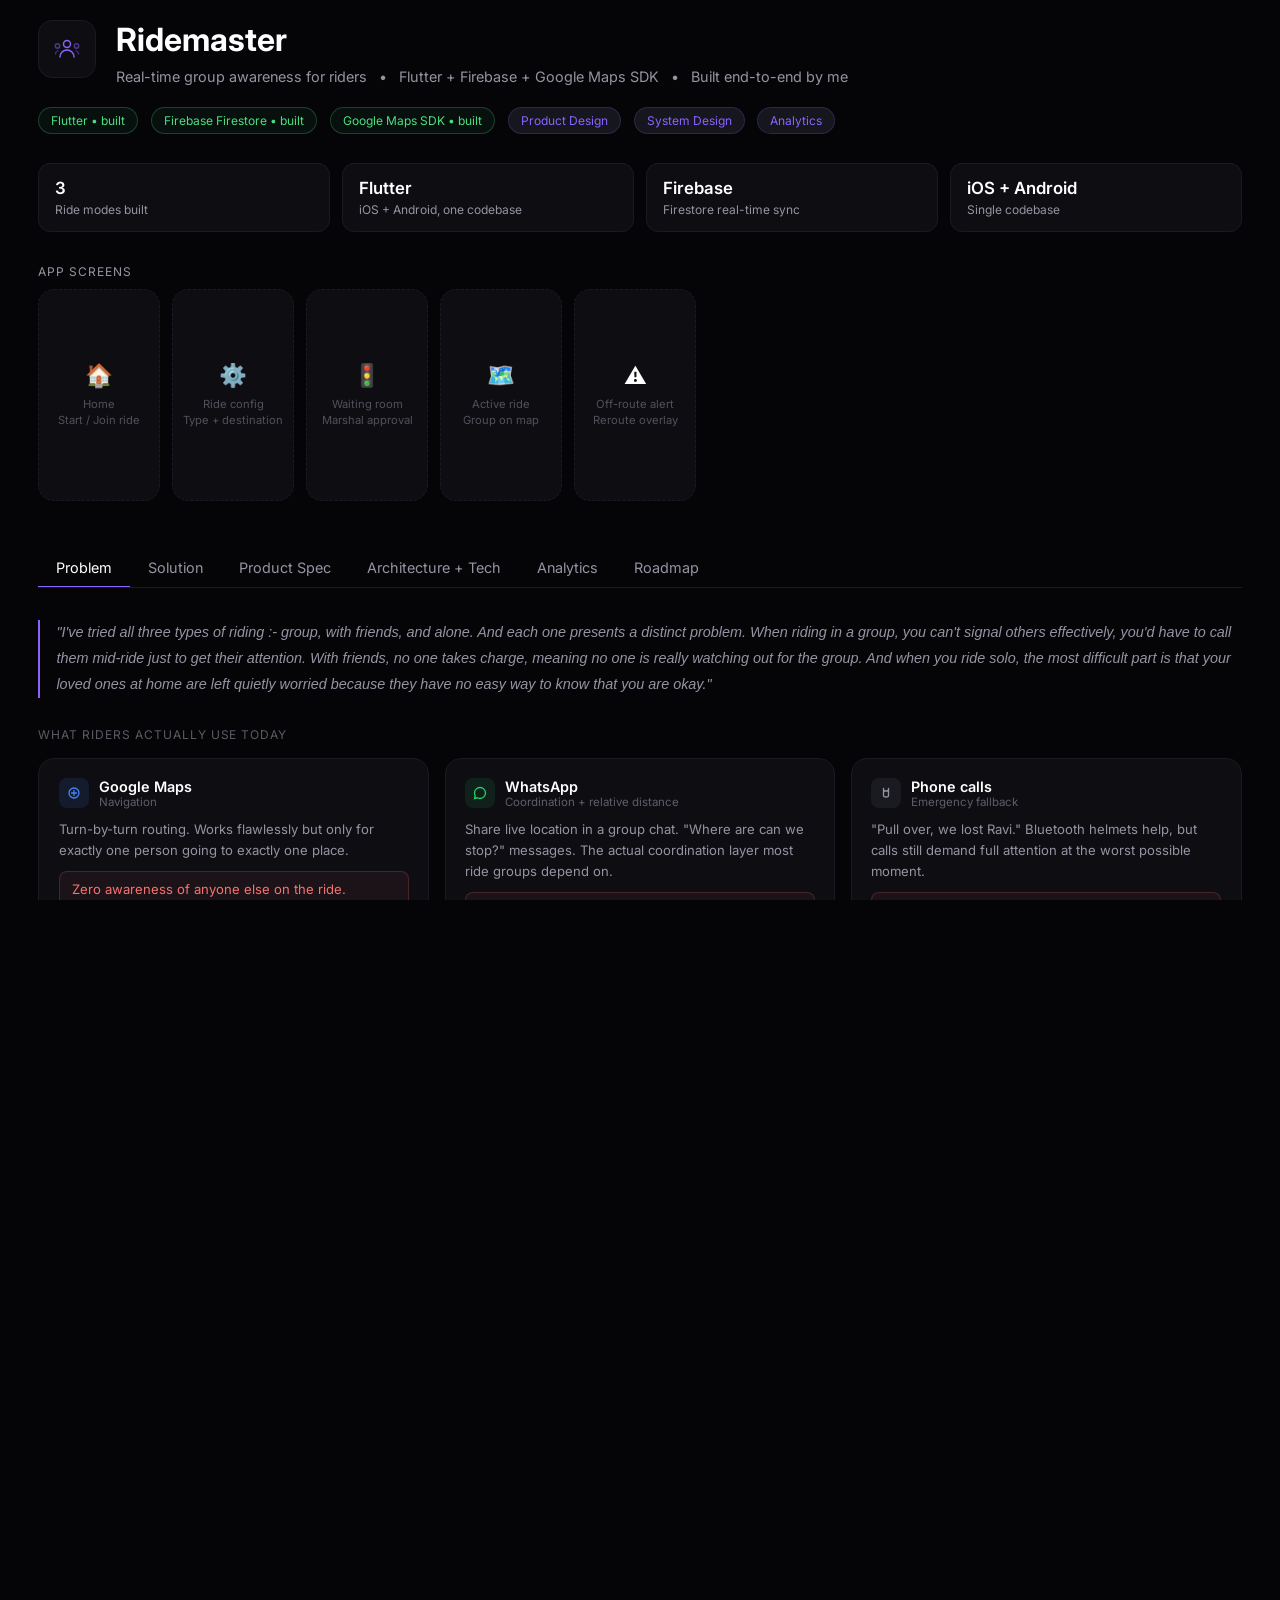
==== commit 69c9e11a: "fix: few context updates" ====
--- a/ridemaster-final.html
+++ b/ridemaster-final.html
@@ -3,7 +3,7 @@
 <head>
     <meta charset="UTF-8">
     <meta name="viewport" content="width=device-width, initial-scale=1.0">
-    <title>Ridemaster — Shashvat Suhane</title>
+    <title>Ridemaster - Shashvat Suhane</title>
     <link rel="icon" type="image/x-icon" href="assets/favicon.ico">
     <link rel="stylesheet" href="ridemasterv3.css">
     <link href="https://fonts.googleapis.com/css2?family=Inter:wght@400;500;700&display=swap" rel="stylesheet">
@@ -93,7 +93,7 @@
 
     <div id="tab-problem" class="pane active">
 
-        <div class="fp">"I've done all three — group rides, friend rides, solo. Each one has a different kind of problem. In a group, there's no awareness — you can't signal anyone without calling them mid-ride. With friends, there's no clear leader so nobody is really watching. And when you ride solo, the people back home are just quietly worried about you because they have no way to know you're okay."</div>
+        <div class="fp">"I've tried all three types of riding :- group, with friends, and alone. And each one presents a distinct problem. When riding in a group, you can't signal others effectively, you'd have to call them mid-ride just to get their attention. With friends, no one takes charge, meaning no one is really watching out for the group. And when you ride solo, the most difficult part is that your loved ones at home are left quietly worried because they have no easy way to know that you are okay."</div>
 
         <div class="sec-label">What riders actually use today</div>
         <div class="wa-grid">
@@ -104,7 +104,7 @@
                     </div>
                     <div><div class="wa-name">Google Maps</div><div class="wa-role">Navigation</div></div>
                 </div>
-                <div class="wa-does">Turn-by-turn routing. Works flawlessly — for exactly one person going to exactly one place.</div>
+                <div class="wa-does">Turn-by-turn routing. Works flawlessly but only for exactly one person going to exactly one place.</div>
                 <div class="wa-gap">Zero awareness of anyone else on the ride.</div>
             </div>
             <div class="wa-card">
@@ -114,8 +114,8 @@
                     </div>
                     <div><div class="wa-name">WhatsApp</div><div class="wa-role">Coordination + relative distance</div></div>
                 </div>
-                <div class="wa-does">Share live location in a group chat. "Where are you?" messages. The actual coordination layer most ride groups depend on.</div>
-                <div class="wa-gap">Requires unlocking your phone and reading a map at speed. This is how accidents happen.</div>
+                <div class="wa-does">Share live location in a group chat. "Where are can we stop?" messages. The actual coordination layer most ride groups depend on.</div>
+                <div class="wa-gap">Requires unlocking your phone and reading a message  at speed. This is how accidents happen.</div>
             </div>
             <div class="wa-card">
                 <div class="wa-app">
@@ -129,9 +129,9 @@
             </div>
         </div>
 
-        <div class="note note-amber">Riders have duct-taped three apps together to do what one should do natively. The gaps only show when something goes wrong — which is exactly the worst moment to have a gap.</div>
-
-        <div class="sec-label" style="margin-top:1.8rem;">How it plays out — three riding contexts</div>
+        <div class="note note-amber">Riders have duct-taped three apps together to do what one should do natively. The gaps only show when something already went wrong, which is exactly the worst moment to have a gap.</div>
+
+        <div class="sec-label" style="margin-top:1.8rem;">How it plays out :- three riding contexts</div>
 
         <div class="ctx ctx-g">
             <div class="ctx-head">
@@ -139,11 +139,11 @@
                 <span style="font-size:0.95rem;font-weight:600;color:#b8aaff;">Group ride</span>
                 <div class="ctx-badge badge-g">Organised • 4–20 riders</div>
             </div>
-            <div class="scenario">"15 riders leave together. At a fork, the 7th rider follows the wrong car. The tail of the group follows him. Nobody in the front knows for 4 minutes — until someone's phone rings."</div>
+            <div class="scenario">"15 riders leave together. At a fork, the 7th rider follows the wrong car. The tail of the group follows him. Nobody in the front knows for 5 minutes, until someone's phone rings."</div>
             <div class="pain-list">
                 <div class="pi"><div class="pb" style="background:var(--accent-purple);"></div><p><strong>No misroute signal.</strong> The lead has zero system notification when someone goes off-route. Discovery is accidental.</p></div>
                 <div class="pi"><div class="pb" style="background:var(--accent-purple);"></div><p><strong>The tail follows the wrong person.</strong> Riders follow whoever is ahead, not the lead. One wrong turn at position 7 fragments everyone behind it.</p></div>
-                <div class="pi"><div class="pb" style="background:var(--accent-purple);"></div><p><strong>Recovery is WhatsApp.</strong> The group chat explodes mid-ride. Someone has to stop and type. That person is now also a hazard.</p></div>
+                <div class="pi"><div class="pb" style="background:var(--accent-purple);"></div><p><strong>Recovery is WhatsApp.</strong> The group chat explodes mid-ride. Someone has to stop and type. That person who took the wrong turn is now also a hazard.</p></div>
             </div>
         </div>
 
@@ -153,11 +153,11 @@
                 <span style="font-size:0.95rem;font-weight:600;color:#4ade80;">Friend ride</span>
                 <div class="ctx-badge badge-f">Casual • 2–5 riders</div>
             </div>
-            <div class="scenario">"Riding with 3 friends on a road trip. You know the route, they don't. One takes a wrong exit. You check your mirror — he's gone. You open WhatsApp. You're still moving."</div>
+            <div class="scenario">"Riding with 3 friends on a road trip. You know the route, they don't. One takes a wrong exit. You check your mirror and he's gone. You open WhatsAppand check its location."</div>
             <div class="pain-list">
                 <div class="pi"><div class="pb" style="background:#4ade80;"></div><p><strong>No leader, no accountability.</strong> Everyone assumes someone else is watching. Nobody is.</p></div>
-                <div class="pi"><div class="pb" style="background:#4ade80;"></div><p><strong>WhatsApp live location needs checking.</strong> It works — if you open the app, find the chat, and read the map. None of that is safe one-handed at 80km/h.</p></div>
-                <div class="pi"><div class="pb" style="background:#4ade80;"></div><p><strong>Even basic coordination is a group effort.</strong> A fuel stop, food break, or breakdown means opening WhatsApp, pinning a location, waiting for replies — all while someone is pulled over on the side of the road.</p></div>
+                <div class="pi"><div class="pb" style="background:#4ade80;"></div><p><strong>WhatsApp live location needs checking.</strong> It works only if you switch navigation to whatsapp, find the chat, and read the map. None of that is safe one-handed at 80km/h.</p></div>
+                <div class="pi"><div class="pb" style="background:#4ade80;"></div><p><strong>Even basic coordination is a group effort.</strong> A fuel stop, food break, or breakdown means opening WhatsApp, pinning a location, waiting for replies or call, all while someone is pulled over on the side of the road.</p></div>
             </div>
         </div>
 
@@ -167,9 +167,9 @@
                 <span style="font-size:0.95rem;font-weight:600;color:var(--text-secondary);">Solo ride</span>
                 <div class="ctx-badge badge-s">Independent • unfamiliar routes</div>
             </div>
-            <div class="scenario">"You're out on a long solo ride through an unfamiliar route. Nobody knows exactly where you are. If something goes wrong — there's no one watching."</div>
+            <div class="scenario">"You're out on a long solo ride through an unfamiliar route. Nobody knows exactly where you are. If something goes wrong, there's no one watching."</div>
             <div class="pain-list">
-                <div class="pi"><div class="pb" style="background:var(--text-secondary);opacity:0.5;"></div><p><strong>People back home are worried.</strong> There's no passive signal that you're okay. No movement update, no check-in. Just silence until you call.</p></div>
+                <div class="pi"><div class="pb" style="background:var(--text-secondary);opacity:0.5;"></div><p><strong>People back home are worried.</strong> There's no passive signal that you're okay. No movement update, no check-in. Just silence until you call or receive a call.</p></div>
                 <div class="pi"><div class="pb" style="background:var(--text-secondary);opacity:0.5;"></div><p><strong>No safety net.</strong> A breakdown has no broadcast mechanism. Help depends entirely on being seen by someone who stops.</p></div>
             </div>
         </div>
@@ -181,13 +181,13 @@
                 <div class="br-ico" style="background:rgba(138,99,255,0.1);">
                     <svg width="16" height="16" viewBox="0 0 16 16" fill="none" stroke="var(--accent-purple)" stroke-width="1.5" stroke-linecap="round"><circle cx="8" cy="8" r="6"/><path d="M8 5v3l2 2"/></svg>
                 </div>
-                <div class="br-text"><h4>Real-time shared awareness</h4><p>Knowing where everyone is — not just yourself. Navigation is solved. Group awareness is not.</p></div>
+                <div class="br-text"><h4>Real-time shared awareness</h4><p>Knowing where everyone is, and not just yourself. Navigation is solved. Group awareness is not.</p></div>
             </div>
             <div class="br-row">
                 <div class="br-ico" style="background:rgba(74,222,128,0.08);">
                     <svg width="16" height="16" viewBox="0 0 16 16" fill="none" stroke="#4ade80" stroke-width="1.5" stroke-linecap="round"><path d="M2 8h12M8 2l6 6-6 6"/></svg>
                 </div>
-                <div class="br-text"><h4>Proactive deviation detection</h4><p>The system should know before the rider does that something has gone wrong — and act immediately, not after the fact.</p></div>
+                <div class="br-text"><h4>Proactive deviation detection</h4><p>The system should know before the rider does that something has gone wrong and act immediately, not after the fact.</p></div>
             </div>
             <div class="br-row">
                 <div class="br-ico" style="background:rgba(251,146,60,0.08);">
@@ -196,7 +196,7 @@
                 <div class="br-text"><h4>Communication that works in motion</h4><p>Typing WhatsApp at speed is the accident. Any solution has to work with one hand, in one second, eyes on the road.</p></div>
             </div>
         </div>
-        <div class="note note-purple" style="margin-top:1rem;">These three gaps — awareness, proactive detection, in-motion communication — are what Ridemaster is built to close. Each ride mode addresses the same root problem in a different social context.</div>
+        <div class="note note-purple" style="margin-top:1rem;">These three gaps are :- awareness, proactive detection, in-motion communication. These are what Ridemaster is built to close. Each ride mode addresses the same root problem in a different social context.</div>
 
     </div><div id="tab-solution" class="pane">
 
@@ -208,10 +208,10 @@
                 <div class="mc-title" style="color:#b8aaff;">Group ride</div>
                 <div class="mc-badge mc-badge-g">Hub and Spoke</div>
             </div>
-            <div class="mc-desc">One lead rider sets the master route. All riders sync to the same polyline via Firestore real-time listeners. Off-route detection fires per rider — vibration on the deviated rider's device, status flag visible to the whole group. Marshal approves or rejects joiners in the waiting room before the ride starts.</div>
+            <div class="mc-desc">One lead rider sets the master route. All riders sync to the same polyline via Firestore real-time listeners. Off-route detection fires per rider, status flag visible to the whole group. Marshal approves or rejects joiners in the waiting room before the ride starts.</div>
             <div class="mc-pts">
-                <div class="mc-pt"><div class="mc-pt-dot" style="background:var(--accent-purple);"></div><p>All riders render the same blue polyline — one shared route, no ambiguity</p></div>
-                <div class="mc-pt"><div class="mc-pt-dot" style="background:var(--accent-purple);"></div><p>Reroute goes back to the master route, not the destination — rider rejoins the group</p></div>
+                <div class="mc-pt"><div class="mc-pt-dot" style="background:var(--accent-purple);"></div><p>All riders render the same blue polyline :-one shared route, no ambiguity</p></div>
+                <div class="mc-pt"><div class="mc-pt-dot" style="background:var(--accent-purple);"></div><p>Reroute goes back to the master route, not the destination. Rider rejoins the group to the nearest location</p></div>
                 <div class="mc-pt"><div class="mc-pt-dot" style="background:var(--accent-purple);"></div><p>Marshal sees Off Route status flag for any deviated rider in real time</p></div>
             </div>
         </div>
@@ -222,11 +222,11 @@
                 <div class="mc-title" style="color:#4ade80;">Friend ride</div>
                 <div class="mc-badge mc-badge-f">Independent segments</div>
             </div>
-            <div class="mc-desc">Any friend initiates. The master polyline is copied to every participant's sub-document at join time. When someone deviates, only their segment updates — Directions API called from current position directly to destination. No leader needed, no single point of failure.</div>
+            <div class="mc-desc">Any friend initiates. The master polyline is copied to every participant's sub-document at join time. When someone deviates, only their segment updates by Directions API called from current position directly to destination. No leader needed, no single point of failure.</div>
             <div class="mc-pts">
-                <div class="mc-pt"><div class="mc-pt-dot" style="background:#4ade80;"></div><p>Each rider owns their own segment — one person losing signal doesn't affect others</p></div>
-                <div class="mc-pt"><div class="mc-pt-dot" style="background:#4ade80;"></div><p>Reroute goes to destination directly — friends can take different paths and still arrive together</p></div>
-                <div class="mc-pt"><div class="mc-pt-dot" style="background:#4ade80;"></div><p>No waiting room, no approval flow — join and ride</p></div>
+                <div class="mc-pt"><div class="mc-pt-dot" style="background:#4ade80;"></div><p>Each rider owns their own segment, one person losing track doesn't affect others</p></div>
+                <div class="mc-pt"><div class="mc-pt-dot" style="background:#4ade80;"></div><p>Reroute goes to destination directly, friends can take different paths and still arrive together</p></div>
+                <div class="mc-pt"><div class="mc-pt-dot" style="background:#4ade80;"></div><p> waiting room but no approval flow to join and ride</p></div>
             </div>
         </div>
 
@@ -236,30 +236,30 @@
                 <div class="mc-title" style="color:var(--text-secondary);">Solo ride</div>
                 <div class="mc-badge mc-badge-s">Local only • lightweight</div>
             </div>
-            <div class="mc-desc">Standard navigation with auto-reroute on deviation. No Firestore group sync — significantly lower battery impact. Polyline stored locally. Same map UI as group modes so switching feels seamless.</div>
+            <div class="mc-desc">Standard navigation with auto-reroute on deviation. No Firestore group sync, significantly lower battery impact. Polyline stored locally. Same map UI as group modes so switching feels seamless.</div>
             <div class="mc-pts">
-                <div class="mc-pt"><div class="mc-pt-dot" style="background:var(--text-secondary);opacity:0.5;"></div><p>Emergency contact stored from signup — ready for SOS in v2</p></div>
-                <div class="mc-pt"><div class="mc-pt-dot" style="background:var(--text-secondary);opacity:0.5;"></div><p>No group overhead — faster to start, lighter on battery</p></div>
+                <div class="mc-pt"><div class="mc-pt-dot" style="background:var(--text-secondary);opacity:0.5;"></div><p>Emergency contact stored from signup, ready for SOS in v2</p></div>
+                <div class="mc-pt"><div class="mc-pt-dot" style="background:var(--text-secondary);opacity:0.5;"></div><p>No group overhead, faster to start, lighter on battery</p></div>
             </div>
         </div>
 
         <div class="cs-divider"></div>
-        <div class="sec-label">Quick signals — replacing WhatsApp mid-ride</div>
+        <div class="sec-label">Quick signals:- replacing mid-ride communication</div>
         <div class="sig-grid">
-            <div class="sig-card"><div class="sig-ico">⛽</div><div class="sig-name">Fuel stop</div><div class="sig-desc">Need to refuel — group should slow or find a stop</div></div>
+            <div class="sig-card"><div class="sig-ico">⛽</div><div class="sig-name">Fuel stop</div><div class="sig-desc">Need to refuel, group should slow or find a stop</div></div>
             <div class="sig-card"><div class="sig-ico">🍔</div><div class="sig-name">Food break</div><div class="sig-desc">Suggest stopping at the next dhaba or rest stop</div></div>
-            <div class="sig-card"><div class="sig-ico">🛑</div><div class="sig-name">Stop</div><div class="sig-desc">Pull over now — photo stop, tyre check, anything</div></div>
-            <div class="sig-card"><div class="sig-ico">⚠️</div><div class="sig-name">Breakdown</div><div class="sig-desc">Bike issue — group needs to stop and help</div></div>
-            <div class="sig-card v2"><div class="sig-ico">🆘</div><div class="sig-name">SOS</div><div class="sig-desc">v2 — emergency broadcast to group and contacts</div></div>
-        </div>
-        <div class="note note-amber">1 tap → broadcast to the entire group instantly. The constrained set was deliberate — 4 signals cover every scenario a rider would send at speed, one-handed, without looking down.</div>
+            <div class="sig-card"><div class="sig-ico">🛑</div><div class="sig-name">Stop</div><div class="sig-desc">Asking for pull over for a photo stop, tyre check, break in long rides</div></div>
+            <div class="sig-card"><div class="sig-ico">⚠️</div><div class="sig-name">Breakdown</div><div class="sig-desc">Bike issue, group needs to stop and help</div></div>
+            <div class="sig-card v2"><div class="sig-ico">🆘</div><div class="sig-name">SOS</div><div class="sig-desc">v2 emergency broadcast to group and  emergency contacts</div></div>
+        </div>
+        <div class="note note-amber">1 tap → broadcast to the entire group instantly. The constrained set was deliberate. 4 signals cover every scenario, a rider would send at speed, one-handed, instantly.</div>
 
         <div class="cs-divider"></div>
         <div class="sec-label">Smart alerts</div>
         <div class="auto-col">
-            <div class="cs-card" style="margin:0;"><h3>📍 Off-route detection</h3><p>Distance from polyline exceeds 50m. Fires per rider — vibrate on the deviated device, red status flag on the group map. Only the deviated rider and the Marshal see the highlight.</p></div>
-            <div class="cs-card" style="margin:0;"><h3>🛑 Unexpected stop</h3><p>Velocity drops below 2m movement threshold for the resting interval. Status flips to "Stopped" in Firestore — visible to the group before anyone has to look back.</p></div>
-            <div class="cs-card" style="margin:0;"><h3>↔️ Relative position</h3><p>Ahead / behind labels computed per rider using progressIndex. Shown as "200m ahead" or "1.2km behind". Zero API cost — pure Haversine geometry.</p></div>
+            <div class="cs-card" style="margin:0;"><h3>📍 Off-route detection</h3><p>Distance from polyline exceeds 50m. Red status flag on the group map. Only the deviated rider and the Marshal see the highlight.</p></div>
+            <div class="cs-card" style="margin:0;"><h3>🛑 Unexpected stop</h3><p>Velocity drops below 2m movement threshold for the resting interval. Status flips to "Stopped" in Firestore, visible to the group before anyone has to look back in drawer screen.</p></div>
+            <div class="cs-card" style="margin:0;"><h3>↔️ Relative position</h3><p>Ahead / behind labels computed per rider using progressIndex. Shown as "200m ahead" or "1.2km behind". Zero API cost. Pure Haversine geometry.</p></div>
         </div>
 
         <div class="cs-divider"></div>
@@ -269,10 +269,10 @@
                 <span style="background:#16161f;border:1px solid rgba(74,222,128,0.25);color:#4ade80;padding:5px 14px;border-radius:20px;font-size:0.78rem;">Moving</span>
                 <span style="background:#16161f;border:1px solid rgba(251,146,60,0.25);color:#fb923c;padding:5px 14px;border-radius:20px;font-size:0.78rem;">Stopped</span>
                 <span style="background:#16161f;border:1px solid rgba(248,113,113,0.25);color:#f87171;padding:5px 14px;border-radius:20px;font-size:0.78rem;">Off Route</span>
-                <span style="background:#16161f;border:1px solid rgba(138,99,255,0.25);color:#b8aaff;padding:5px 14px;border-radius:20px;font-size:0.78rem;">Pending — Group only</span>
+                <span style="background:#16161f;border:1px solid rgba(138,99,255,0.25);color:#b8aaff;padding:5px 14px;border-radius:20px;font-size:0.78rem;">Pending (Group rides only)</span>
                 <span style="background:#16161f;border:1px solid #1a1a24;color:var(--text-secondary);padding:5px 14px;border-radius:20px;font-size:0.78rem;">Finished</span>
             </div>
-            <p>Status computed on-device in the GPS callback, written to Firestore with merge enabled, and read by all riders on the same real-time listener. Pending is Group-only — the Marshal approves before the ride starts.</p>
+            <p>Status computed on-device in the GPS callback, written to Firestore with merge enabled, and read by all riders on the same real-time listener. Pending is Group ride mode only, the Marshal approves before the ride starts.</p>
         </div>
 
     </div><div id="tab-prd" class="pane">
@@ -282,15 +282,15 @@
             <div style="display:flex;flex-direction:column;gap:12px;margin-top:4px;">
                 <div style="display:flex;gap:12px;align-items:flex-start;">
                     <div style="width:8px;height:8px;border-radius:50%;background:var(--accent-purple);margin-top:6px;flex-shrink:0;"></div>
-                    <p style="font-size:0.88rem;color:#b8aaff;line-height:1.65;margin:0;"><span style="font-weight:600;">Group rides</span> have no shared awareness layer — when someone goes off-route, the group has no system-level signal. The only tool is a phone call at 80km/h.</p>
+                    <p style="font-size:0.88rem;color:#b8aaff;line-height:1.65;margin:0;"><span style="font-weight:600;">Group rides</span> have no shared awareness layer, when someone goes off-route, the group has no system-level signal. The only tool is take a stop and check on whatsapp if live location is shared.</p>
                 </div>
                 <div style="display:flex;gap:12px;align-items:flex-start;">
                     <div style="width:8px;height:8px;border-radius:50%;background:#4ade80;margin-top:6px;flex-shrink:0;"></div>
-                    <p style="font-size:0.88rem;color:#b8aaff;line-height:1.65;margin:0;"><span style="font-weight:600;">Friend rides</span> have no shared route reference and no leader — coordination for every stop, breakdown, or detour falls back to WhatsApp mid-ride.</p>
+                    <p style="font-size:0.88rem;color:#b8aaff;line-height:1.65;margin:0;"><span style="font-weight:600;">Friend rides</span> have no shared route reference and no leader, coordination for every stop, breakdown, or detour falls back to WhatsApp mid-ride.</p>
                 </div>
                 <div style="display:flex;gap:12px;align-items:flex-start;">
                     <div style="width:8px;height:8px;border-radius:50%;background:var(--text-secondary);margin-top:6px;flex-shrink:0;opacity:0.5;"></div>
-                    <p style="font-size:0.88rem;color:#b8aaff;line-height:1.65;margin:0;"><span style="font-weight:600;">Solo rides</span> have no passive safety net — people at home have no way to know the rider is okay unless they call.</p>
+                    <p style="font-size:0.88rem;color:#b8aaff;line-height:1.65;margin:0;"><span style="font-weight:600;">Solo rides</span> have no passive safety net, people at home have no way to know the rider is okay unless they call.</p>
                 </div>
             </div>
         </div>
@@ -313,7 +313,7 @@
                 <div>
                     <div class="pc-name" style="color:#b8aaff;">The Marshal</div>
                     <div class="pc-role">Club organiser • Group ride lead</div>
-                    <div class="pc-desc">Plans the route, briefs the group, and is responsible for everyone arriving together. Has no visibility into whether riders are actually following — only finds out when someone calls or goes missing.</div>
+                    <div class="pc-desc">Plans the route, briefs the group, and is responsible for everyone arriving together. Has no visibility into whether riders are actually following or only finds out when someone calls or goes missing.</div>
                 </div>
                 <div class="pc-points">
                     <div class="pc-pt"><div class="pc-pt-dot" style="background:var(--accent-purple);"></div><p>Needs to know where every rider is at all times</p></div>
@@ -337,11 +337,11 @@
                 <div>
                     <div class="pc-name" style="color:#4ade80;">The Weekend Rider</div>
                     <div class="pc-role">Friend group • Casual rides</div>
-                    <div class="pc-desc">Rides with a close group of friends on weekends — no fixed leader, no formal route planning. Someone picks a destination, everyone shows up. Coordination happens in the group chat before and during the ride.</div>
+                    <div class="pc-desc">Rides with a close group of friends on weekends has no fixed leader, no formal route planning. Someone picks a destination, everyone shows up. Coordination happens in the group chat before and during the ride.</div>
                 </div>
                 <div class="pc-points">
                     <div class="pc-pt"><div class="pc-pt-dot" style="background:#4ade80;"></div><p>Wants to ride together without constant check-ins</p></div>
-                    <div class="pc-pt"><div class="pc-pt-dot" style="background:#4ade80;"></div><p>Fuel stops and food breaks decided on the fly — hard to coordinate cleanly</p></div>
+                    <div class="pc-pt"><div class="pc-pt-dot" style="background:#4ade80;"></div><p>Fuel stops and food breaks decided on the fly and it's hard to coordinate cleanly</p></div>
                     <div class="pc-pt"><div class="pc-pt-dot" style="background:#4ade80;"></div><p>No one wants to be the person who calls mid-ride</p></div>
                 </div>
                 <div class="pc-quote pc-quote-f">"We always end up in the group chat mid-ride figuring out where someone went."</div>
@@ -362,7 +362,7 @@
                 <div>
                     <div class="pc-name" style="color:var(--text-primary);">The Solo Rider</div>
                     <div class="pc-role">Independent • rides alone by choice or necessity</div>
-                    <div class="pc-desc">Rides alone — sometimes because no one else is available, sometimes because the road and the silence are the whole point. Either way, the people back home have no passive way to know they're okay.</div>
+                    <div class="pc-desc">Ride's alone, sometimes because no one else is available, sometimes because the road and the silence are the whole point. Either way, the people back home have no passive way to know they're okay.</div>
                 </div>
                 <div class="pc-points">
                     <div class="pc-pt"><div class="pc-pt-dot" style="background:var(--text-secondary);opacity:0.5;"></div><p>Wants to ride freely without constant "are you okay?" calls</p></div>
@@ -378,16 +378,16 @@
         <div class="goals-card">
             <div class="goal-item"><div class="goal-dot"></div><p>Riders in a group always know where others are without opening WhatsApp</p></div>
             <div class="goal-item"><div class="goal-dot"></div><p>Off-route detection fires before a rider is committed to the wrong road</p></div>
-            <div class="goal-item"><div class="goal-dot"></div><p>In-ride communication works in one tap, eyes up, one-handed — no typing required</p></div>
-            <div class="goal-item"><div class="goal-dot"></div><p>Solo riders have a passive safety layer — people at home know they're moving and okay</p></div>
+            <div class="goal-item"><div class="goal-dot"></div><p>In-ride communication works in one tap, eyes up, one-handed and no typing required</p></div>
+            <div class="goal-item"><div class="goal-dot"></div><p>Solo riders have a passive safety layer, So that people at home know they're moving and okay</p></div>
             <div class="goal-item"><div class="goal-dot"></div><p>Ride completion rate measurably improves over a WhatsApp-only baseline</p></div>
         </div>
 
         <div class="sec-label">Constraints</div>
         <div class="con-grid">
-            <div class="con-card"><div class="cc-ico">📡</div><h4>Data required throughout</h4><p>Active internet needed for the entire ride. No offline mode in v1 — real-time sync is core to the product.</p></div>
+            <div class="con-card"><div class="cc-ico">📡</div><h4>Data required throughout</h4><p>Active internet needed for the entire ride. No offline mode in v1, real-time sync is core to the product.</p></div>
             <div class="con-card"><div class="cc-ico">🔋</div><h4>Battery budget</h4><p>Continuous GPS polling and Firestore writes are expensive. Target less than 15% battery drain per hour over baseline Maps usage.</p></div>
-            <div class="con-card"><div class="cc-ico">💰</div><h4>API cost</h4><p>Directions API calls are billed per request. Reroutes throttled — only trigger after 20m of movement while off-route.</p></div>
+            <div class="con-card"><div class="cc-ico">💰</div><h4>API cost</h4><p>Directions API calls are billed per request. Reroutes throttled, only trigger after 50m of movement while off-route.</p></div>
             <div class="con-card"><div class="cc-ico">🛡️</div><h4>One-handed UX</h4><p>Every interaction must work with one hand at riding speed. No typing, no multi-step flows during an active ride.</p></div>
         </div>
 
@@ -406,7 +406,7 @@
                 <div>
                     <div class="dec-q">Why 4 signals instead of a chat input?</div>
                     <h4>The riding context makes typing impossible</h4>
-                    <p>A rider cannot safely type at speed. The 4-signal set covers every scenario a rider would communicate one-handed. A constrained set also removes ambiguity on the receiving end — the receiver knows exactly what is happening without any interpretation needed.</p>
+                    <p>A rider cannot safely type at speed. The 4-signal set covers every scenario a rider would communicate one-handed. A constrained set also removes ambiguity on the receiving end and the receiver knows exactly what is happening without any interpretation needed.</p>
                 </div>
             </div>
             <div class="dec-card">
@@ -414,30 +414,30 @@
                 <div>
                     <div class="dec-q">Why is Friend ride architecturally different from Group ride?</div>
                     <h4>Eliminating the single point of failure</h4>
-                    <p>In Group mode the lead's device owns the master polyline. If that device loses signal mid-ride, the route is gone for everyone. In Friend mode the base polyline is copied to every participant's sub-document at join time. Each rider owns their own segment — the group keeps moving regardless of who loses connectivity.</p>
+                    <p>In Group mode the lead's device owns the master polyline. If that device loses signal mid-ride, the route is gone for everyone. In Friend mode the base polyline is copied to every participant's sub-document at join time. Each rider owns their own segment, the group keeps moving regardless of who loses connectivity.</p>
                 </div>
             </div>
         </div>
 
     </div><div id="tab-architecture" class="pane">
 
-        <div class="sec-label">System flows — three ride modes</div>
+        <div class="sec-label">System flows:- three ride modes</div>
 
         <div class="arch-card">
             <div class="arch-mode-head">
                 <div style="width:8px;height:8px;border-radius:50%;background:var(--accent-purple);flex-shrink:0;"></div>
-                <span style="font-size:0.95rem;font-weight:600;color:#b8aaff;">Group ride — Hub and Spoke</span>
+                <span style="font-size:0.95rem;font-weight:600;color:#b8aaff;">Group ride :- Hub and Spoke</span>
             </div>
             <div class="arch-flow"><div class="an an-g">Marshal sets origin + destination</div><div class="aa">→</div><div class="an an-g">Directions API call</div><div class="aa">→</div><div class="an an-g">masterPolyline saved to Firestore</div></div>
             <div class="arch-flow" style="margin-top:8px;"><div class="an an-g">All riders listen to ride doc</div><div class="aa">→</div><div class="an an-g">Decode + render same blue line</div><div class="aa">→</div><div class="an an-g">GPS tick 10s / 60s</div></div>
             <div class="arch-flow" style="margin-top:8px;"><div class="an some-g">Distance to polyline &gt;50m</div><div class="aa">→</div><div class="an an-g">status → "Off Route"</div><div class="aa">→</div><div class="an an-g">Vibrate + reroute to master route</div></div>
-            <div class="note note-amber" style="margin-top:1rem;margin-bottom:0;">Reroute in Group mode goes to the nearest point on the master route — not the destination. The rider rejoins the group path.</div>
+            <div class="note note-amber" style="margin-top:1rem;margin-bottom:0;">Reroute in Group mode goes to the nearest point on the master route, not the destination. The rider rejoins the group path.</div>
         </div>
 
         <div class="arch-card">
             <div class="arch-mode-head">
                 <div style="width:8px;height:8px;border-radius:50%;background:#4ade80;flex-shrink:0;"></div>
-                <span style="font-size:0.95rem;font-weight:600;color:#4ade80;">Friend ride — Independent segments</span>
+                <span style="font-size:0.95rem;font-weight:600;color:#4ade80;">Friend ride :- Independent segments</span>
             </div>
             <div class="arch-flow"><div class="an an-f">Any friend creates ride</div><div class="aa">→</div><div class="an an-f">masterPolyline generated</div><div class="aa">→</div><div class="an an-f">Copied to each participant's doc</div></div>
             <div class="arch-flow" style="margin-top:8px;"><div class="an an-f">Friend deviates</div><div class="aa">→</div><div class="an an-f">Directions API: current pos → destination</div><div class="aa">→</div><div class="an an-f">Only their segment updates</div></div>
@@ -447,7 +447,7 @@
         <div class="arch-card">
             <div class="arch-mode-head">
                 <div style="width:8px;height:8px;border-radius:50%;background:var(--text-secondary);flex-shrink:0;"></div>
-                <span style="font-size:0.95rem;font-weight:600;color:var(--text-secondary);">Solo ride — Local only</span>
+                <span style="font-size:0.95rem;font-weight:600;color:var(--text-secondary);">Solo ride :- Local only</span>
             </div>
             <div class="arch-flow"><div class="an">Set origin + destination</div><div class="aa">→</div><div class="an">Directions API</div><div class="aa">→</div><div class="an">Polyline stored in own doc only</div></div>
             <div class="arch-flow" style="margin-top:8px;"><div class="an">Deviation detected</div><div class="aa">→</div><div class="an">Directions API: current pos → destination</div><div class="aa">→</div><div class="an">New polyline rendered locally</div></div>
@@ -492,7 +492,7 @@
             <div class="tech-card">
                 <div class="tc-pill">Flutter • Dart</div>
                 <h4>App framework</h4>
-                <p>Single codebase for iOS and Android. Dark theme with amber accents. Three main screens — Home, Past Rides, Profile. SharedPreferences cache check on launch.</p>
+                <p>Single codebase for iOS and Android. Dark theme with amber accents. Three main screens :- Home, Past Rides, Profile. SharedPreferences cache check on launch.</p>
             </div>
             <div class="tech-card">
                 <div class="tc-pill">Firebase Firestore</div>
@@ -502,7 +502,7 @@
             <div class="tech-card">
                 <div class="tc-pill">Google Maps SDK</div>
                 <h4>Maps + routing</h4>
-                <p>Directions API for polylines. Places Autocomplete with 500ms debounce and UUID session tokens — prevents per-keystroke billing.</p>
+                <p>Directions API for polylines. Places Autocomplete with 500ms debounce and UUID session tokens which prevents per-keystroke billing.</p>
             </div>
             <div class="tech-card">
                 <div class="tc-pill">Geolocator</div>
@@ -512,12 +512,12 @@
             <div class="tech-card">
                 <div class="tc-pill">Haversine formula</div>
                 <h4>Off-route detection</h4>
-                <p>Point-to-segment distance against every polyline segment. Latitude-corrected at 23°N — no flat degree multiplier. Zero API cost.</p>
+                <p>Point-to-segment distance against every polyline segment. Latitude-corrected at 23°N, no flat degree multiplier. Zero API cost.</p>
             </div>
             <div class="tech-card">
                 <div class="tc-pill">SharedPreferences</div>
                 <h4>Local persistence</h4>
-                <p>Rider name and emergency contact cached locally. Ride rejoin checks Firestore for existing participant doc — skips info flow if already joined.</p>
+                <p>Rider name and emergency contact cached locally. Ride rejoin checks Firestore for existing participant doc, skips info flow if already joined.</p>
             </div>
         </div>
 
@@ -535,7 +535,7 @@
                 <div class="mt tier-e">Engagement</div>
                 <div class="ml">Rides per active user / month</div>
                 <div class="mv">Target: 1+</div>
-                <div class="mw">Minimum bar — every active rider should complete at least one ride a month. Below this means riders installed but aren't coming back.</div>
+                <div class="mw">Minimum bar :- every active rider should complete at least one ride a month. Below this means riders installed but aren't coming back.</div>
             </div>
             <div class="metric-card">
                 <div class="mt tier-e">Engagement</div>
@@ -569,7 +569,7 @@
                 <div class="mt tier-g">Guardrail</div>
                 <div class="ml">Ghost rider rate</div>
                 <div class="mv">Target: ~0%</div>
-                <div class="mw">% of riders who joined a ride but had zero GPS movement recorded. The location layer silently failed — rider was invisible to everyone.</div>
+                <div class="mw">% of riders who joined a ride but had zero GPS movement recorded. The location layer silently failed, rider's updates was invisible to everyone</div>
             </div>
             <div class="metric-card">
                 <div class="mt tier-g">Guardrail</div>
@@ -597,7 +597,7 @@
                 <div class="mt tier-h">Health</div>
                 <div class="ml">Location sync latency (p95)</div>
                 <div class="mv">Target: &lt;10s now</div>
-                <div class="mw">At current scale 10s write interval is acceptable. As group size grows this tightens — full round trip from GPS tick to position on all other maps.</div>
+                <div class="mw">Acceptable at current scale with 10s writes. As group size and concurrent rides grow, this is the first metric that will degrade. A spike here before we change anything means Firestore is struggling.</div>
             </div>
         </div>
 
@@ -630,12 +630,12 @@
             <div class="rm-card">
                 <div class="rm-badge rm-next">Next up</div>
                 <h3>SOS broadcast</h3>
-                <p>One-tap emergency alert. Live location sent to all group riders and the pre-set emergency contact already stored from signup. Trigger: manual tap or inactivity — no movement for 60 seconds after a Stopped status.</p>
+                <p>One-tap emergency alert. Live location sent to all group riders and the pre-set emergency contact already stored from signup. Trigger: inactivity while stop, no movement for 20mins after a Stopped status.</p>
             </div>
             <div class="rm-card">
                 <div class="rm-badge rm-next">Next up</div>
                 <h3>Battery awareness</h3>
-                <p>Monitor low-battery riders below 15%. Hold last known location when device goes offline — show "Last seen at [location] 4 min ago" on the group map. Android: BatteryManager API. iOS: UIDevice.batteryLevel — background access needs validation first.</p>
+                <p>Monitor low-battery riders below 15%. Hold last known location when device goes offline. Show's "Last seen at [location] 4 min ago" on the group map. Android: BatteryManager API. iOS: UIDevice.batteryLevel background access needs validation first.</p>
             </div>
         </div>
 
@@ -648,7 +648,7 @@
             <div class="rm-card">
                 <div class="rm-badge rm-plan">Planned</div>
                 <h3>Ride history</h3>
-                <p>Simple log of past rides — route, duration, group size, who rode. Feeds into the existing Past Rides screen already in the app. No new Firestore structure needed, data is already being written.</p>
+                <p>Simple log of past rides :- route, duration, group size, who rode. Feeds into the existing Past Rides screen already in the app. No new Firestore structure needed, data is already being written.</p>
             </div>
             <div class="rm-card">
                 <div class="rm-badge rm-plan">Planned</div>
@@ -658,7 +658,7 @@
             <div class="rm-card">
                 <div class="rm-badge rm-plan">Planned</div>
                 <h3>Custom rider markers</h3>
-                <p>Replace default map pins with personalised markers per rider — name initials, avatar colour, or role badge. Makes the group map readable at a glance when multiple riders are clustered in the same area.</p>
+                <p>Replace default map pins with personalised markers per rider ie:- name initials, avatar colour, or role badge. Makes the group map readable at a glance when multiple riders are clustered in the same area.</p>
             </div>
         </div>
 
@@ -675,7 +675,7 @@
                 <div class="oq-dot"></div>
                 <div>
                     <h4>Firestore scale limit for large groups</h4>
-                    <p>Real-time listener cost scales with group size and write frequency. Need load testing beyond 8 simultaneous riders to set a safe cap — or evaluate moving large groups to a batched update model.</p>
+                    <p>Real-time listener cost scales with group size and write frequency. Need load testing beyond 8 simultaneous riders to set a safe cap or evaluate moving large groups to a batched update model.</p>
                 </div>
             </div>
             <div class="oq-row">
@@ -694,15 +694,15 @@
         </div>
         <div class="vision-card">
             <h3>A platform where ride hosts can list, manage and run commercial group expeditions.</h3>
-            <p>Right now dozens of companies organise group rides across Ladakh, Spiti, Ha Giang, and Chiang Mai circuits. They coordinate everything through WhatsApp groups, spreadsheets, and phone calls. Ridemaster becomes the operating system for these rides — hosts list their expedition, riders discover and join, the entire route runs on the platform from briefing to finish.</p>
+            <p>Right now dozens of companies organise group rides across Ladakh, Spiti, Ha Giang, and Chiang Mai circuits. They coordinate everything through WhatsApp groups, spreadsheets, and phone calls. Ridemaster becomes the operating system for these rides such as hosts list their expedition, riders discover and join, the entire route runs on the platform from briefing to finish.</p>
             <div class="vision-grid">
-                <div class="vision-item"><h4>For hosts</h4><p>List rides, manage registrations, brief riders, run the expedition — all in one place.</p></div>
+                <div class="vision-item"><h4>For hosts</h4><p>List rides, manage registrations, brief riders, run the expedition. All in one place.</p></div>
                 <div class="vision-item"><h4>For riders</h4><p>Discover curated expeditions, join with one tap, ride with full group awareness.</p></div>
                 <div class="vision-item"><h4>The opportunity</h4><p>Every Ladakh, Spiti, and Ha Giang circuit currently runs on WhatsApp. That's the gap.</p></div>
             </div>
         </div>
 
-        <div class="links-row">
+        <!-- <div class="links-row">
             <a href="https://github.com/sshashvat" target="_blank" class="lb">
                 <svg width="14" height="14" viewBox="0 0 14 14" fill="none" stroke="currentColor" stroke-width="1.3" stroke-linecap="round"><path d="M7 1C3.686 1 1 3.686 1 7c0 2.654 1.72 4.9 4.106 5.694.3.055.41-.13.41-.29v-1.016c-1.67.363-2.02-.806-2.02-.806C3.223 9.89 2.83 9.705 2.83 9.705c-.545-.373.041-.365.041-.365.602.042.919.618.919.618.535.916 1.404.651 1.746.498.054-.387.21-.651.38-.8-1.332-.152-2.732-.666-2.732-2.963 0-.655.234-1.19.618-1.61-.062-.151-.268-.762.058-1.587 0 0 .504-.161 1.65.615A5.75 5.75 0 017 4.5a5.75 5.75 0 011.502.202c1.145-.776 1.648-.615 1.648-.615.327.825.121 1.436.06 1.587.384.42.617.955.617 1.61 0 2.304-1.403 2.81-2.739 2.957.216.186.408.551.408 1.111v1.644c0 .161.109.348.413.29A6.003 6.003 0 0013 7c0-3.314-2.686-6-6-6z"/></svg>
                 GitHub repo
@@ -715,7 +715,7 @@
                 <svg width="14" height="14" viewBox="0 0 14 14" fill="none" stroke="currentColor" stroke-width="1.5" stroke-linecap="round"><rect x="2" y="2" width="10" height="10" rx="2"/><path d="M4 5h6M4 7h4"/></svg>
                 System design doc
             </a>
-        </div>
+        </div> -->
 
     </div></div><footer>
     <div class="footer-links">
--- a/ridemasterv3.css
+++ b/ridemasterv3.css
@@ -0,0 +1,583 @@
+/* ============================================================
+   1. DESIGN TOKENS & EMBEDDED SYSTEM CUSTOM VARIABLES
+   ============================================================ */
+:root {
+    --bg-color:       #050508;
+    --card-bg:        #0d0d12;
+    --text-primary:   #ffffff;
+    --text-secondary: #9494a3;
+    --accent-purple:  #8a63ff;
+}
+
+/* ============================================================
+   2. GLOBAL BASE / RESET
+   ============================================================ */
+body {
+    background-color: var(--bg-color);
+    color: var(--text-primary);
+    font-family: 'Inter', sans-serif;
+    margin: 0;
+    scroll-behavior: smooth;
+    -webkit-font-smoothing: antialiased;
+    -moz-osx-font-smoothing: grayscale;
+    text-rendering: optimizeLegibility;
+}
+
+/* ============================================================
+   3. GLOBAL NAVIGATION HEADER
+   ============================================================ */
+header nav {
+    display: flex;
+    justify-content: space-between;
+    align-items: center;
+    padding: 2rem 10%;
+}
+
+nav ul {
+    display: flex;
+    list-style: none;
+    gap: 2.5rem;
+}
+
+nav a {
+    text-decoration: none;
+    color: var(--text-secondary);
+    font-size: 0.9rem;
+    transition: 0.3s;
+}
+
+nav a.active,
+nav a:hover {
+    color: var(--accent-purple);
+}
+
+/* ============================================================
+   4. LAYOUT COLUMN BOUNDS & BACK ACTIONS
+   ============================================================ */
+.cs-main {
+    padding: 2rem 10%;
+    max-width: 1100px;
+    margin: 0 auto;
+}
+
+.back-link {
+    display: inline-flex;
+    align-items: center;
+    gap: 6px;
+    color: var(--text-secondary);
+    text-decoration: none;
+    font-size: 0.85rem;
+    margin-bottom: 2.5rem;
+    transition: color 0.3s;
+}
+.back-link:hover { color: var(--accent-purple); }
+
+/* ============================================================
+   5. CASE STUDY HERO TRACK HEADERS
+   ============================================================ */
+.cs-hero {
+    display: flex;
+    align-items: flex-start;
+    gap: 20px;
+    margin-bottom: 1.2rem;
+}
+
+.cs-icon {
+    width: 56px;
+    height: 56px;
+    background: var(--card-bg);
+    border: 1px solid #1a1a24;
+    border-radius: 14px;
+    display: flex;
+    align-items: center;
+    justify-content: center;
+    flex-shrink: 0;
+}
+
+.cs-title {
+    font-size: 2rem;
+    font-weight: 700;
+    color: var(--text-primary);
+    margin-bottom: 6px;
+}
+
+.cs-sub {
+    color: var(--text-secondary);
+    font-size: 0.9rem;
+    line-height: 1.6;
+}
+
+/* ============================================================
+   6. METRIC PILLS & DATA STRIPS
+   ============================================================ */
+.cs-tags {
+    display: flex;
+    gap: 0.8rem;
+    flex-wrap: wrap;
+    margin-bottom: 1.8rem;
+}
+
+.cs-tags span {
+    background: #16161f;
+    color: var(--accent-purple);
+    padding: 5px 12px;
+    border-radius: 20px;
+    font-size: 0.75rem;
+    border: 1px solid rgba(138, 99, 255, 0.2);
+}
+
+.cs-tags span.built {
+    color: #4ade80;
+    border-color: rgba(74, 222, 128, 0.25);
+    background: rgba(74, 222, 128, 0.05);
+}
+
+.stat-strip {
+    display: grid;
+    grid-template-columns: repeat(auto-fit, minmax(130px, 1fr));
+    gap: 12px;
+    margin-bottom: 2rem;
+}
+
+.stat-pill {
+    background: var(--card-bg);
+    border: 1px solid #1a1a24;
+    border-radius: 12px;
+    padding: 14px 16px;
+    transition: 0.3s;
+}
+.stat-pill:hover { border-color: var(--accent-purple); }
+
+.stat-pill .sv {
+    font-size: 1.05rem;
+    font-weight: 600;
+    color: var(--text-primary);
+    margin-bottom: 4px;
+}
+
+.stat-pill .sl2 { font-size: 0.75rem; color: var(--text-secondary); }
+
+/* ============================================================
+   7. APP SCREEN VIEW SLOTS
+   ============================================================ */
+.ss-label {
+    font-size: 0.75rem;
+    color: var(--text-secondary);
+    margin-bottom: 10px;
+    text-transform: uppercase;
+    letter-spacing: 0.08em;
+}
+
+.ss-row {
+    display: flex;
+    gap: 12px;
+    overflow-x: auto;
+    padding-bottom: 8px;
+    margin-bottom: 2.5rem;
+}
+
+.ss-row::-webkit-scrollbar { height: 3px; }
+.ss-row::-webkit-scrollbar-thumb { background: #1a1a24; border-radius: 3px; }
+
+.ss-slot {
+    flex-shrink: 0;
+    width: 120px;
+    height: 210px;
+    background: var(--card-bg);
+    border: 1px dashed #1a1a24;
+    border-radius: 16px;
+    display: flex;
+    flex-direction: column;
+    align-items: center;
+    justify-content: center;
+    gap: 8px;
+    position: relative;
+    overflow: hidden;
+}
+
+.ss-slot img {
+    width: 100%;
+    height: 100%;
+    object-fit: cover;
+    border-radius: 14px;
+    position: absolute;
+    top: 0; left: 0;
+}
+
+.ss-ico { font-size: 1.4rem; }
+.ss-lbl { font-size: 0.7rem; color: var(--text-secondary); text-align: center; line-height: 1.4; opacity: 0.5; }
+
+/* ============================================================
+   8. COMPONENT NAVIGATION SWITCH TAB BAR
+   ============================================================ */
+.tab-bar {
+    display: flex;
+    border-bottom: 1px solid #1a1a24;
+    margin-bottom: 2rem;
+    overflow-x: auto;
+}
+
+.tab-bar::-webkit-scrollbar { display: none; }
+
+.tab {
+    font-size: 0.9rem;
+    color: var(--text-secondary);
+    padding: 10px 18px;
+    cursor: pointer;
+    border: none;
+    border-bottom: 2px solid transparent;
+    margin-bottom: -1px;
+    white-space: nowrap;
+    background: none;
+    font-family: 'Inter', sans-serif;
+    transition: color 0.3s;
+}
+
+.tab:hover { color: var(--text-primary); }
+.tab.active { color: var(--text-primary); border-bottom-color: var(--accent-purple); }
+
+.pane { display: none; }
+.pane.active { display: block; }
+
+/* ============================================================
+   9. STRUCTURAL LABELS & GENERIC CARD GRIDS
+   ============================================================ */
+.sec-label {
+    font-size: 0.75rem;
+    color: var(--text-secondary);
+    text-transform: uppercase;
+    letter-spacing: 0.08em;
+    margin-bottom: 1rem;
+    opacity: 0.6;
+}
+
+.cs-divider {
+    border: none;
+    border-top: 1px solid #1a1a24;
+    margin: 2rem 0;
+}
+
+.cs-card {
+    background: var(--card-bg);
+    border: 1px solid #1a1a24;
+    border-radius: 16px;
+    padding: 1.5rem;
+    margin-bottom: 1rem;
+    transition: 0.3s;
+}
+.cs-card:hover { border-color: var(--accent-purple); }
+
+.cs-card h3 {
+    font-size: 1rem;
+    font-weight: 600;
+    color: var(--text-primary);
+    margin-bottom: 8px;
+}
+
+.cs-card p {
+    color: var(--text-secondary);
+    font-size: 0.88rem;
+    line-height: 1.7;
+    margin: 0;
+}
+
+.two-col   { display: grid; grid-template-columns: repeat(2, 1fr); gap: 1rem; margin-bottom: 1rem; }
+.three-col { display: grid; grid-template-columns: repeat(3, 1fr); gap: 1rem; margin-bottom: 1rem; }
+.four-col  { display: grid; grid-template-columns: repeat(4, 1fr); gap: 1rem; margin-bottom: 1rem; }
+.auto-col  { display: grid; grid-template-columns: repeat(auto-fit, minmax(180px, 1fr)); gap: 1rem; margin-bottom: 1rem; }
+
+/* ============================================================
+   10. QUOTATION MARGIN BLOCKS & COLOR ANNOTATED NOTES
+   ============================================================ */
+.note {
+    border-radius: 12px;
+    padding: 14px 18px;
+    font-size: 0.88rem;
+    line-height: 1.65;
+    margin-bottom: 1rem;
+}
+.note-purple { background: rgba(138,99,255,0.06); border: 1px solid rgba(138,99,255,0.25); color: #b8aaff; }
+.note-amber  { background: rgba(251,146,60,0.06);  border: 1px solid rgba(251,146,60,0.25);  color: #fb923c; }
+.note-teal   { background: rgba(74,222,128,0.05);  border: 1px solid rgba(74,222,128,0.2);   color: #4ade80; }
+
+.fp {
+    border-left: 2px solid var(--accent-purple);
+    padding-left: 16px;
+    margin-bottom: 1.8rem;
+    font-size: 0.9rem;
+    color: var(--text-secondary);
+    line-height: 1.8;
+    font-style: italic;
+}
+
+/* ============================================================
+   11. EXISTING GAP ANALYSIS CURRENT APP WORKAROUND CARDS
+   ============================================================ */
+.wa-grid { display: grid; grid-template-columns: repeat(auto-fit, minmax(190px, 1fr)); gap: 1rem; margin-bottom: 1rem; }
+.wa-card {
+    background: var(--card-bg);
+    border: 1px solid #1a1a24;
+    border-radius: 16px;
+    padding: 1.2rem;
+    transition: 0.3s;
+}
+.wa-card:hover { border-color: var(--accent-purple); }
+.wa-app  { display: flex; align-items: center; gap: 10px; margin-bottom: 10px; }
+.wa-ico  { width: 30px; height: 30px; border-radius: 8px; display: flex; align-items: center; justify-content: center; flex-shrink: 0; }
+.wa-name { font-size: 0.9rem; font-weight: 600; color: var(--text-primary); }
+.wa-role { font-size: 0.72rem; color: var(--text-secondary); opacity: 0.6; }
+.wa-does { font-size: 0.82rem; color: var(--text-secondary); line-height: 1.6; margin-bottom: 10px; }
+.wa-gap  { font-size: 0.82rem; color: #f87171; background: rgba(248,113,113,0.06); border: 1px solid rgba(248,113,113,0.2); border-radius: 8px; padding: 8px 12px; line-height: 1.5; }
+
+/* ============================================================
+   12. USER RIDING SOCIAL CONTEXT LAYOUT BLOCKS
+   ============================================================ */
+.ctx { border-radius: 16px; padding: 1.5rem; margin-bottom: 1rem; transition: 0.3s; }
+.ctx-g { background: rgba(138,99,255,0.04); border: 1px solid rgba(138,99,255,0.2); }
+.ctx-f { background: rgba(74,222,128,0.04);  border: 1px solid rgba(74,222,128,0.15); }
+.ctx-s { background: var(--card-bg);          border: 1px solid #1a1a24; }
+.ctx-g:hover { border-color: rgba(138,99,255,0.45); }
+.ctx-f:hover { border-color: rgba(74,222,128,0.35); }
+.ctx-s:hover { border-color: var(--accent-purple); }
+
+.ctx-head  { display: flex; align-items: center; gap: 10px; margin-bottom: 10px; }
+.ctx-dot   { width: 8px; height: 8px; border-radius: 50%; flex-shrink: 0; }
+.ctx-badge { font-size: 0.72rem; padding: 3px 10px; border-radius: 20px; margin-left: auto; }
+.badge-g { background: rgba(138,99,255,0.12); color: var(--accent-purple); }
+.badge-f { background: rgba(74,222,128,0.1);  color: #4ade80; }
+.badge-s { background: #1a1a24; color: var(--text-secondary); }
+
+.scenario { font-size: 0.82rem; color: var(--text-secondary); line-height: 1.7; font-style: italic; border-left: 2px solid #1a1a24; padding-left: 12px; margin-bottom: 12px; }
+.ctx-g .scenario { border-left-color: rgba(138,99,255,0.5); }
+.ctx-f .scenario { border-left-color: rgba(74,222,128,0.4); }
+
+.pain-list { display: flex; flex-direction: column; gap: 10px; }
+.pi        { display: flex; gap: 10px; align-items: flex-start; }
+.pb        { width: 6px; height: 6px; border-radius: 50%; margin-top: 6px; flex-shrink: 0; }
+.pi p      { font-size: 0.85rem; color: var(--text-secondary); line-height: 1.6; margin: 0; }
+.pi strong { color: var(--text-primary); font-weight: 500; }
+
+/* ============================================================
+   13. FEATURE REVENUE GAP BRIDGE CONNECTOR LAYS
+   ============================================================ */
+.gap-bridge { background: var(--card-bg); border: 1px solid #1a1a24; border-radius: 16px; padding: 1.5rem; }
+.br-row { display: flex; gap: 14px; align-items: flex-start; padding: 12px 0; border-bottom: 1px solid #1a1a24; }
+.br-row:last-child { border-bottom: none; padding-bottom: 0; }
+.br-ico { width: 32px; height: 32px; border-radius: 8px; display: flex; align-items: center; justify-content: center; flex-shrink: 0; }
+
+.br-text h4 { font-size: 0.95rem; font-weight: 600; color: var(--text-primary); margin-bottom: 4px; }
+.br-text p  { font-size: 0.85rem; color: var(--text-secondary); line-height: 1.6; margin: 0; }
+
+/* ============================================================
+   14. TARGET RIDER ARCHETYPE PERSONAS
+   ============================================================ */
+.persona-grid { display: grid; grid-template-columns: repeat(auto-fit, minmax(230px, 1fr)); gap: 1rem; margin-bottom: 1.8rem; }
+.persona-card { border-radius: 20px; padding: 1.5rem; display: flex; flex-direction: column; gap: 1rem; transition: 0.3s; }
+.pc-g { background: rgba(138,99,255,0.04); border: 1px solid rgba(138,99,255,0.2); }
+.pc-f { background: rgba(74,222,128,0.04);  border: 1px solid rgba(74,222,128,0.15); }
+.pc-s { background: var(--card-bg);          border: 1px solid #1a1a24; }
+.pc-g:hover { border-color: rgba(138,99,255,0.45); }
+.pc-f:hover { border-color: rgba(74,222,128,0.35); }
+.pc-s:hover { border-color: var(--accent-purple); }
+
+.pc-illo { width: 100%; height: 100px; border-radius: 12px; display: flex; align-items: center; justify-content: center; position: relative; overflow: hidden; }
+.pc-illo-g { background: rgba(138,99,255,0.08); }
+.pc-illo-f { background: rgba(74,222,128,0.06); }
+.pc-illo-s { background: rgba(148,148,163,0.06); }
+
+.pc-badge { position: absolute; top: 8px; right: 8px; font-size: 0.7rem; padding: 3px 9px; border-radius: 20px; }
+.pc-badge-g { background: rgba(138,99,255,0.2); color: #b8aaff; }
+.pc-badge-f { background: rgba(74,222,128,0.15); color: #4ade80; }
+.pc-badge-s { background: rgba(148,148,163,0.1); color: var(--text-secondary); }
+
+.pc-name { font-size: 0.95rem; font-weight: 600; margin-bottom: 2px; }
+.pc-role { font-size: 0.75rem; color: var(--text-secondary); margin-bottom: 8px; opacity: 0.6; }
+.pc-desc { font-size: 0.85rem; color: var(--text-secondary); line-height: 1.65; }
+
+.pc-points { display: flex; flex-direction: column; gap: 8px; }
+.pc-pt { display: flex; gap: 8px; align-items: flex-start; }
+.pc-pt-dot { width: 5px; height: 5px; border-radius: 50%; margin-top: 6px; flex-shrink: 0; }
+.pc-pt p { font-size: 0.8rem; color: var(--text-secondary); line-height: 1.5; margin: 0; }
+
+.pc-quote { border-radius: 10px; padding: 10px 14px; font-size: 0.8rem; line-height: 1.6; font-style: italic; }
+.pc-quote-g { background: rgba(138,99,255,0.08); color: #b8aaff; }
+.pc-quote-f { background: rgba(74,222,128,0.08); color: #4ade80; }
+.pc-quote-s { background: rgba(148,148,163,0.08); color: var(--text-secondary); }
+
+/* ============================================================
+   15. PRD METRICS STATEMENT CORES
+   ============================================================ */
+.prd-statement { background: rgba(138,99,255,0.06); border: 1px solid rgba(138,99,255,0.25); border-radius: 16px; padding: 1.5rem; margin-bottom: 1.5rem; }
+.prd-label { font-size: 0.75rem; letter-spacing: 0.08em; color: var(--accent-purple); text-transform: uppercase; margin-bottom: 10px; }
+
+.goals-card { background: var(--card-bg); border: 1px solid #1a1a24; border-radius: 16px; padding: 1.5rem; margin-bottom: 1.5rem; display: flex; flex-direction: column; gap: 12px; }
+.goal-item { display: flex; gap: 12px; align-items: flex-start; }
+.goal-dot { width: 6px; height: 6px; border-radius: 50%; background: var(--accent-purple); margin-top: 7px; flex-shrink: 0; }
+.goal-item p { font-size: 0.88rem; color: var(--text-secondary); line-height: 1.6; margin: 0; }
+
+.con-grid { display: grid; grid-template-columns: repeat(auto-fit, minmax(160px, 1fr)); gap: 1rem; margin-bottom: 1.5rem; }
+.con-card { background: var(--card-bg); border: 1px solid #1a1a24; border-radius: 16px; padding: 1.2rem; transition: 0.3s; }
+.con-card:hover { border-color: var(--accent-purple); }
+.con-card .cc-ico { font-size: 1.4rem; margin-bottom: 10px; }
+.con-card h4 { font-size: 0.9rem; font-weight: 600; color: var(--text-primary); margin-bottom: 6px; }
+.con-card p { font-size: 0.82rem; color: var(--text-secondary); line-height: 1.6; margin: 0; }
+
+.dec-list { display: flex; flex-direction: column; gap: 1rem; }
+.dec-card { background: var(--card-bg); border: 1px solid #1a1a24; border-radius: 16px; padding: 1.5rem; display: flex; gap: 16px; transition: 0.3s; }
+.dec-card:hover { border-color: var(--accent-purple); }
+.dec-num { font-size: 0.8rem; font-weight: 700; color: rgba(138,99,255,0.35); flex-shrink: 0; padding-top: 2px; }
+.dec-q { font-size: 0.75rem; color: var(--accent-purple); margin-bottom: 6px; font-weight: 600; }
+.dec-card h4 { font-size: 0.95rem; font-weight: 600; color: var(--text-primary); margin-bottom: 6px; }
+.dec-card p { font-size: 0.85rem; color: var(--text-secondary); line-height: 1.7; margin: 0; }
+
+/* ============================================================
+   16. THREE RIDE MODE SPECIFICATION MATRICES
+   ============================================================ */
+.mode-card { border-radius: 16px; padding: 1.5rem; margin-bottom: 1rem; transition: 0.3s; }
+.mc-g { background: rgba(138,99,255,0.04); border: 1px solid rgba(138,99,255,0.2); }
+.mc-f { background: rgba(74,222,128,0.04);  border: 1px solid rgba(74,222,128,0.15); }
+.mc-s { background: var(--card-bg);          border: 1px solid #1a1a24; }
+.mc-g:hover { border-color: rgba(138,99,255,0.45); transform: translateX(6px); }
+.mc-f:hover { border-color: rgba(74,222,128,0.35); transform: translateX(6px); }
+.mc-s:hover { border-color: var(--accent-purple);  transform: translateX(6px); }
+
+.mc-head  { display: flex; align-items: center; gap: 10px; margin-bottom: 10px; }
+.mc-dot   { width: 8px; height: 8px; border-radius: 50%; }
+.mc-title { font-size: 0.95rem; font-weight: 600; }
+.mc-badge { font-size: 0.72rem; padding: 3px 10px; border-radius: 20px; margin-left: auto; }
+.mc-badge-g { background: rgba(138,99,255,0.12); color: var(--accent-purple); }
+.mc-badge-f { background: rgba(74,222,128,0.1); color: #4ade80; }
+.mc-badge-s { background: #1a1a24; color: var(--text-secondary); }
+
+.mc-desc { font-size: 0.85rem; color: var(--text-secondary); line-height: 1.7; margin-bottom: 10px; }
+.mc-pts { display: flex; flex-direction: column; gap: 7px; }
+.mc-pt { display: flex; gap: 8px; align-items: flex-start; }
+.mc-pt-dot { width: 5px; height: 5px; border-radius: 50%; margin-top: 6px; flex-shrink: 0; }
+.mc-pt p { font-size: 0.82rem; color: var(--text-secondary); line-height: 1.55; margin: 0; opacity: 0.8; }
+
+.sig-grid { display: grid; grid-template-columns: repeat(auto-fit, minmax(120px, 1fr)); gap: 1rem; margin-bottom: 1rem; }
+.sig-card { background: var(--card-bg); border: 1px solid #1a1a24; border-radius: 16px; padding: 1.2rem; display: flex; flex-direction: column; align-items: center; gap: 8px; text-align: center; transition: 0.3s; }
+.sig-card:hover { border-color: var(--accent-purple); }
+.sig-card.v2 { border-style: dashed; opacity: 0.45; }
+.sig-ico  { font-size: 1.8rem; }
+.sig-name { font-size: 0.88rem; font-weight: 600; color: var(--text-primary); }
+.sig-desc { font-size: 0.75rem; color: var(--text-secondary); line-height: 1.5; }
+
+/* ============================================================
+   17. SYSTEM FLOW ARCHITECTURE LAYOUTS
+   ============================================================ */
+.arch-card { background: var(--card-bg); border: 1px solid #1a1a24; border-radius: 16px; padding: 1.5rem; margin-bottom: 1rem; transition: 0.3s; }
+.arch-card:hover { border-color: var(--accent-purple); }
+.arch-mode-head { display: flex; align-items: center; gap: 10px; margin-bottom: 1rem; }
+.arch-flow { display: flex; align-items: center; flex-wrap: wrap; gap: 0; margin-bottom: 8px; }
+.an { background: #16161f; border: 1px solid #1a1a24; border-radius: 8px; padding: 6px 12px; font-size: 0.78rem; color: var(--text-secondary); white-space: nowrap; }
+.an-g { background: rgba(138,99,255,0.08); border-color: rgba(138,99,255,0.2); color: #b8aaff; }
+.an-f { background: rgba(74,222,128,0.06); border-color: rgba(74,222,128,0.18); color: #4ade80; }
+.aa { font-size: 0.78rem; color: #2a2a38; padding: 0 6px; }
+
+.schema-grid { display: grid; grid-template-columns: repeat(auto-fit, minmax(280px, 1fr)); gap: 1rem; margin-bottom: 1.8rem; }
+.schema-box { background: #080810; border: 1px solid #1a1a24; border-radius: 12px; padding: 1.2rem 1.5rem; font-family: 'Courier New', monospace; font-size: 0.78rem; color: var(--text-secondary); line-height: 2; }
+.sk { color: var(--accent-purple); }
+.sv { color: #4ade80; }
+.sc { color: #2a2a38; font-style: italic; }
+
+.tech-grid { display: grid; grid-template-columns: repeat(auto-fit, minmax(200px, 1fr)); gap: 1rem; }
+.tech-card { background: var(--card-bg); border: 1px solid #1a1a24; border-radius: 16px; padding: 1.5rem; transition: 0.3s; }
+.tech-card:hover { border-color: var(--accent-purple); }
+.tc-pill { display: inline-block; font-size: 0.72rem; padding: 3px 10px; border-radius: 20px; margin-bottom: 10px; background: #16161f; color: var(--accent-purple); border: 1px solid rgba(138,99,255,0.2); }
+.tech-card h4 { font-size: 0.9rem; font-weight: 600; color: var(--text-primary); margin-bottom: 6px; }
+.tech-card p  { font-size: 0.82rem; color: var(--text-secondary); line-height: 1.65; margin: 0; }
+
+/* ============================================================
+   18. PRODUCT KPI METRICS, GAUGES, AND ENGINEERING HEALTH
+   ============================================================ */
+.ns-card { background: rgba(138,99,255,0.06); border: 1px solid rgba(138,99,255,0.25); border-radius: 20px; padding: 2rem; margin-bottom: 2rem; text-align: center; }
+.ns-label  { font-size: 0.75rem; letter-spacing: 0.1em; color: var(--accent-purple); text-transform: uppercase; margin-bottom: 10px; }
+.ns-metric { font-size: 1.4rem; font-weight: 700; color: #b8aaff; margin-bottom: 10px; }
+.ns-why    { font-size: 0.88rem; color: rgba(138,99,255,0.55); line-height: 1.65; max-width: 520px; margin: 0 auto; }
+
+.metric-card { background: var(--card-bg); border: 1px solid #1a1a24; border-radius: 16px; padding: 1.2rem; transition: 0.3s; }
+.metric-card:hover { border-color: var(--accent-purple); }
+.mt { font-size: 0.72rem; padding: 3px 10px; border-radius: 20px; display: inline-block; margin-bottom: 10px; }
+.tier-e { background: #16161f; color: var(--accent-purple); border: 1px solid rgba(138,99,255,0.2); }
+.tier-g { background: rgba(248,113,113,0.06); color: #f87171; border: 1px solid rgba(248,113,113,0.2); }
+.tier-h { background: rgba(74,222,128,0.05); color: #4ade80; border: 1px solid rgba(74,222,128,0.15); }
+.metric-card .ml { font-size: 0.8rem; color: var(--text-secondary); margin-bottom: 5px; }
+.metric-card .mv { font-size: 1.1rem; font-weight: 600; color: var(--text-primary); margin-bottom: 5px; }
+.metric-card .mw { font-size: 0.78rem; color: var(--text-secondary); line-height: 1.55; opacity: 0.7; }
+
+/* ============================================================
+   19. MILESTONE ROADMAPS & LONG-TERM VISION PLATFORMS
+   ============================================================ */
+.rd-divider { display: flex; align-items: center; gap: 12px; margin: 1.8rem 0 1.2rem; }
+.rd-line { flex: 1; height: 1px; background: #1a1a24; }
+.rd-badge { font-size: 0.75rem; padding: 4px 14px; border-radius: 20px; white-space: nowrap; font-weight: 500; }
+.rd-shipped { background: rgba(74,222,128,0.08); color: #4ade80; border: 1px solid rgba(74,222,128,0.2); }
+.rd-v2 { background: #16161f; color: var(--accent-purple); border: 1px solid rgba(138,99,255,0.2); }
+.rd-v3 { background: rgba(251,146,60,0.06); color: #fb923c; border: 1px solid rgba(251,146,60,0.2); }
+.rd-vision { background: rgba(138,99,255,0.06); color: #b8aaff; border: 1px solid rgba(138,99,255,0.2); }
+
+.rm-card { background: var(--card-bg); border: 1px dashed #252530; border-radius: 16px; padding: 1.5rem; transition: 0.3s; }
+.rm-card:hover { border-color: var(--accent-purple); border-style: solid; }
+.rm-badge { font-size: 0.72rem; padding: 3px 10px; border-radius: 20px; display: inline-block; margin-bottom: 10px; }
+.rm-next { background: #16161f; color: var(--accent-purple); border: 1px solid rgba(138,99,255,0.2); }
+.rm-plan { background: rgba(251,146,60,0.06); color: #fb923c; border: 1px solid rgba(251,146,60,0.2); }
+.rm-card h3 { font-size: 0.95rem; font-weight: 600; color: var(--text-secondary); margin-bottom: 8px; }
+.rm-card p  { font-size: 0.85rem; color: var(--text-secondary); line-height: 1.65; opacity: 0.7; margin: 0; }
+
+.oq-card { background: var(--card-bg); border: 1px solid #1a1a24; border-radius: 16px; padding: 1.5rem; margin-bottom: 1.5rem; }
+.oq-row { display: flex; gap: 12px; align-items: flex-start; padding: 12px 0; border-bottom: 1px solid #1a1a24; }
+.oq-row:last-child { border-bottom: none; padding-bottom: 0; }
+.oq-dot { width: 6px; height: 6px; border-radius: 50%; background: var(--accent-purple); margin-top: 7px; flex-shrink: 0; }
+.oq-row h4 { font-size: 0.9rem; font-weight: 600; color: var(--text-secondary); margin-bottom: 4px; }
+.oq-row p  { font-size: 0.82rem; color: var(--text-secondary); line-height: 1.6; opacity: 0.7; margin: 0; }
+
+.vision-card { background: rgba(138,99,255,0.04); border: 1px solid rgba(138,99,255,0.2); border-radius: 20px; padding: 2rem; transition: 0.3s; }
+.vision-card:hover { border-color: rgba(138,99,255,0.45); }
+.vision-card h3 { font-size: 1.1rem; font-weight: 600; color: #b8aaff; margin-bottom: 12px; line-height: 1.45; }
+.vision-card > p { font-size: 0.88rem; color: var(--text-secondary); line-height: 1.75; margin-bottom: 1.5rem; }
+.vision-grid { display: grid; grid-template-columns: repeat(auto-fit, minmax(150px, 1fr)); gap: 1rem; }
+.vision-item { background: rgba(138,99,255,0.06); border-radius: 12px; padding: 1rem; }
+.vision-item h4 { font-size: 0.85rem; font-weight: 600; color: #b8aaff; margin-bottom: 6px; }
+.vision-item p  { font-size: 0.8rem; color: var(--text-secondary); line-height: 1.55; margin: 0; }
+
+.links-row { display: flex; gap: 10px; flex-wrap: wrap; margin-top: 1.8rem; }
+.lb { background: var(--card-bg); border: 1px solid #1a1a24; border-radius: 10px; padding: 10px 16px; font-size: 0.85rem; color: var(--text-secondary); display: inline-flex; align-items: center; gap: 8px; text-decoration: none; transition: 0.3s; }
+.lb:hover { border-color: var(--accent-purple); color: var(--text-primary); }
+
+/* ============================================================
+   20. GLOBAL COMPONENT FOOTER LINK LAYERS
+   ============================================================ */
+footer { padding: 3rem 10%; border-top: 1px solid #1a1a24; text-align: center; }
+.footer-links { display: flex; justify-content: space-between; }
+.footer-links a { color: var(--text-secondary); text-decoration: none; font-size: 0.85rem; }
+
+/* ============================================================
+   21. SYSTEM MEDIA RESPONSIVE OVERRIDES
+   ============================================================ */
+@media screen and (max-width: 768px) {
+    .cs-main { padding: 1.5rem 6% 3rem; }
+    .two-col, .three-col, .four-col { grid-template-columns: 1fr; }
+    .cs-title { font-size: 1.6rem; }
+}
+
+/* ============================================================
+   22. POPUP MODAL IFRAME LAYER VIEW OVERRIDES
+   ============================================================ */
+header, .back-link, footer {
+    display: none !important;
+}
+html, body {
+    height: 100% !important;
+    margin: 0 !important;
+    padding: 0 !important;
+    overflow-y: auto !important; /* Enables independent inside-the-popup scrolling */
+}
+body .cs-main {
+    padding: 20px 3% !important; /* Forces layout optimization inside parent wrappers */
+    max-width: 100% !important;   /* Strips rigid page margins from window boundaries */
+    margin: 0 !important;
+}
+.tab-bar {
+    scrollbar-width: none;
+}
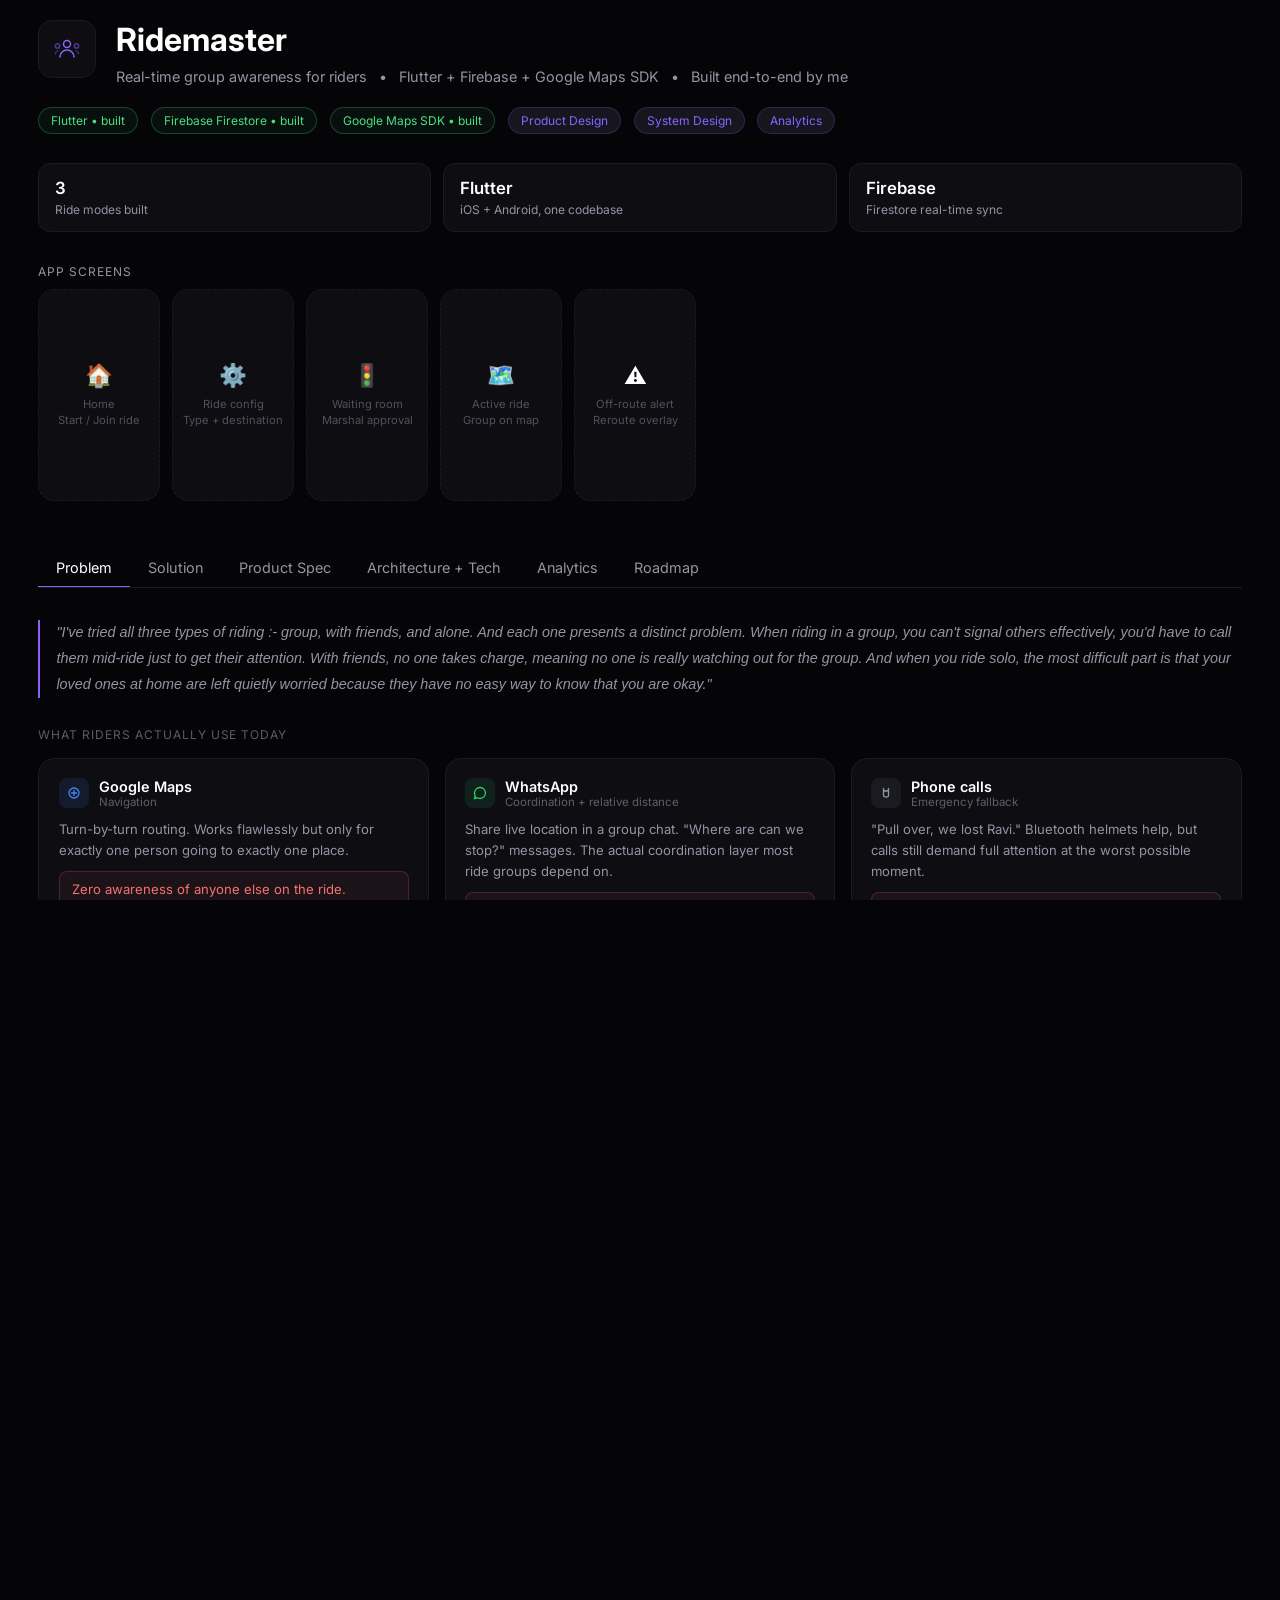
==== commit 17c5ea70: "Fix width of pop up and 4 pill to 3 pill in ridemaster" ====
--- a/ridemaster-final.html
+++ b/ridemaster-final.html
@@ -59,7 +59,6 @@
         <div class="stat-pill"><div class="sv">3</div><div class="sl2">Ride modes built</div></div>
         <div class="stat-pill"><div class="sv">Flutter</div><div class="sl2">iOS + Android, one codebase</div></div>
         <div class="stat-pill"><div class="sv">Firebase</div><div class="sl2">Firestore real-time sync</div></div>
-        <div class="stat-pill"><div class="sv">iOS + Android</div><div class="sl2">Single codebase</div></div>
     </div>
 
     <div class="ss-label">App screens</div>
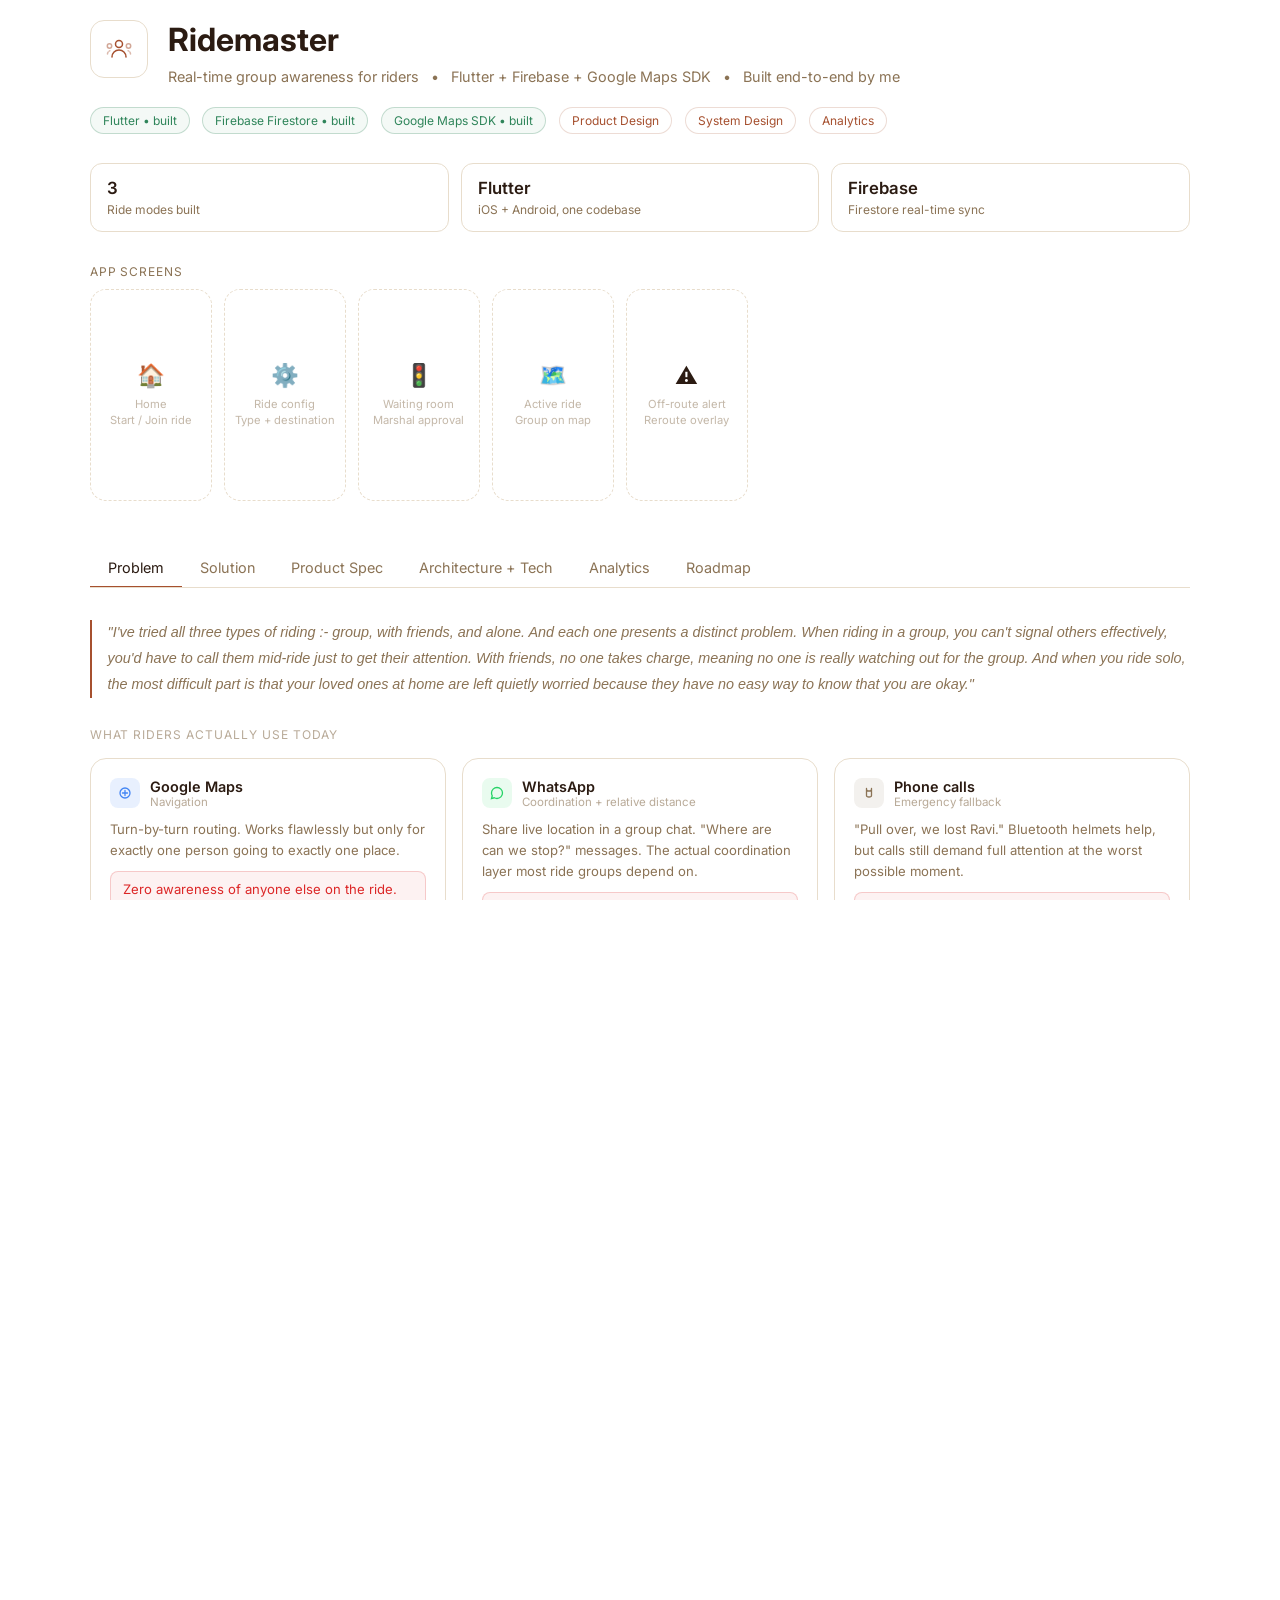
==== commit 59567f8e: "color tone fix" ====
--- a/ridemaster-final.html
+++ b/ridemaster-final.html
@@ -34,10 +34,10 @@
             <svg width="28" height="28" viewBox="0 0 28 28" fill="none" stroke="var(--accent-purple)" stroke-width="1.5" stroke-linecap="round" stroke-linejoin="round">
                 <circle cx="14" cy="9" r="3.5"/>
                 <path d="M7 22c0-3.866 3.134-7 7-7s7 3.134 7 7"/>
-                <circle cx="4.5" cy="11" r="2.2" stroke="rgba(138,99,255,0.5)"/>
-                <circle cx="23.5" cy="11" r="2.2" stroke="rgba(138,99,255,0.5)"/>
-                <path d="M2.5 19c0-1.6 1-2.8 2.4-3.2" stroke="rgba(138,99,255,0.4)" stroke-dasharray="2 1.5"/>
-                <path d="M25.5 19c0-1.6-1-2.8-2.4-3.2" stroke="rgba(138,99,255,0.4)" stroke-dasharray="2 1.5"/>
+                <circle cx="4.5" cy="11" r="2.2" stroke="rgba(166, 80, 47,0.5)"/>
+                <circle cx="23.5" cy="11" r="2.2" stroke="rgba(166, 80, 47,0.5)"/>
+                <path d="M2.5 19c0-1.6 1-2.8 2.4-3.2" stroke="rgba(166, 80, 47,0.4)" stroke-dasharray="2 1.5"/>
+                <path d="M25.5 19c0-1.6-1-2.8-2.4-3.2" stroke="rgba(166, 80, 47,0.4)" stroke-dasharray="2 1.5"/>
             </svg>
         </div>
         <div>
@@ -118,7 +118,7 @@
             </div>
             <div class="wa-card">
                 <div class="wa-app">
-                    <div class="wa-ico" style="background:rgba(148,148,163,0.1);">
+                    <div class="wa-ico" style="background:rgba(139, 115, 85,0.1);">
                         <svg width="14" height="14" viewBox="0 0 14 14" fill="none" stroke="var(--text-secondary)" stroke-width="1.3" stroke-linecap="round"><path d="M4.5 2.5s-.5 2.5 2.5 2.5 2.5-2.5 2.5-2.5M4.5 2.5v7c0 .8.5 1.5 2.5 1.5s2.5-.7 2.5-1.5v-7"/></svg>
                     </div>
                     <div><div class="wa-name">Phone calls</div><div class="wa-role">Emergency fallback</div></div>
@@ -135,7 +135,7 @@
         <div class="ctx ctx-g">
             <div class="ctx-head">
                 <div class="ctx-dot" style="background:var(--accent-purple);"></div>
-                <span style="font-size:0.95rem;font-weight:600;color:#b8aaff;">Group ride</span>
+                <span style="font-size:0.95rem;font-weight:600;color:#A6502F;">Group ride</span>
                 <div class="ctx-badge badge-g">Organised • 4–20 riders</div>
             </div>
             <div class="scenario">"15 riders leave together. At a fork, the 7th rider follows the wrong car. The tail of the group follows him. Nobody in the front knows for 5 minutes, until someone's phone rings."</div>
@@ -148,15 +148,15 @@
 
         <div class="ctx ctx-f">
             <div class="ctx-head">
-                <div class="ctx-dot" style="background:#4ade80;"></div>
-                <span style="font-size:0.95rem;font-weight:600;color:#4ade80;">Friend ride</span>
+                <div class="ctx-dot" style="background:#2F855A;"></div>
+                <span style="font-size:0.95rem;font-weight:600;color:#2F855A;">Friend ride</span>
                 <div class="ctx-badge badge-f">Casual • 2–5 riders</div>
             </div>
             <div class="scenario">"Riding with 3 friends on a road trip. You know the route, they don't. One takes a wrong exit. You check your mirror and he's gone. You open WhatsAppand check its location."</div>
             <div class="pain-list">
-                <div class="pi"><div class="pb" style="background:#4ade80;"></div><p><strong>No leader, no accountability.</strong> Everyone assumes someone else is watching. Nobody is.</p></div>
-                <div class="pi"><div class="pb" style="background:#4ade80;"></div><p><strong>WhatsApp live location needs checking.</strong> It works only if you switch navigation to whatsapp, find the chat, and read the map. None of that is safe one-handed at 80km/h.</p></div>
-                <div class="pi"><div class="pb" style="background:#4ade80;"></div><p><strong>Even basic coordination is a group effort.</strong> A fuel stop, food break, or breakdown means opening WhatsApp, pinning a location, waiting for replies or call, all while someone is pulled over on the side of the road.</p></div>
+                <div class="pi"><div class="pb" style="background:#2F855A;"></div><p><strong>No leader, no accountability.</strong> Everyone assumes someone else is watching. Nobody is.</p></div>
+                <div class="pi"><div class="pb" style="background:#2F855A;"></div><p><strong>WhatsApp live location needs checking.</strong> It works only if you switch navigation to whatsapp, find the chat, and read the map. None of that is safe one-handed at 80km/h.</p></div>
+                <div class="pi"><div class="pb" style="background:#2F855A;"></div><p><strong>Even basic coordination is a group effort.</strong> A fuel stop, food break, or breakdown means opening WhatsApp, pinning a location, waiting for replies or call, all while someone is pulled over on the side of the road.</p></div>
             </div>
         </div>
 
@@ -177,20 +177,20 @@
         <div class="sec-label">What's missing across all three</div>
         <div class="gap-bridge">
             <div class="br-row">
-                <div class="br-ico" style="background:rgba(138,99,255,0.1);">
+                <div class="br-ico" style="background:rgba(166, 80, 47,0.1);">
                     <svg width="16" height="16" viewBox="0 0 16 16" fill="none" stroke="var(--accent-purple)" stroke-width="1.5" stroke-linecap="round"><circle cx="8" cy="8" r="6"/><path d="M8 5v3l2 2"/></svg>
                 </div>
                 <div class="br-text"><h4>Real-time shared awareness</h4><p>Knowing where everyone is, and not just yourself. Navigation is solved. Group awareness is not.</p></div>
             </div>
             <div class="br-row">
-                <div class="br-ico" style="background:rgba(74,222,128,0.08);">
-                    <svg width="16" height="16" viewBox="0 0 16 16" fill="none" stroke="#4ade80" stroke-width="1.5" stroke-linecap="round"><path d="M2 8h12M8 2l6 6-6 6"/></svg>
+                <div class="br-ico" style="background:rgba(47, 133, 90,0.08);">
+                    <svg width="16" height="16" viewBox="0 0 16 16" fill="none" stroke="#2F855A" stroke-width="1.5" stroke-linecap="round"><path d="M2 8h12M8 2l6 6-6 6"/></svg>
                 </div>
                 <div class="br-text"><h4>Proactive deviation detection</h4><p>The system should know before the rider does that something has gone wrong and act immediately, not after the fact.</p></div>
             </div>
             <div class="br-row">
-                <div class="br-ico" style="background:rgba(251,146,60,0.08);">
-                    <svg width="16" height="16" viewBox="0 0 16 16" fill="none" stroke="#fb923c" stroke-width="1.5" stroke-linecap="round"><path d="M3 8h10M8 4l5 4-5 4"/></svg>
+                <div class="br-ico" style="background:rgba(161, 98, 7,0.08);">
+                    <svg width="16" height="16" viewBox="0 0 16 16" fill="none" stroke="#A16207" stroke-width="1.5" stroke-linecap="round"><path d="M3 8h10M8 4l5 4-5 4"/></svg>
                 </div>
                 <div class="br-text"><h4>Communication that works in motion</h4><p>Typing WhatsApp at speed is the accident. Any solution has to work with one hand, in one second, eyes on the road.</p></div>
             </div>
@@ -204,7 +204,7 @@
         <div class="mode-card mc-g">
             <div class="mc-head">
                 <div class="mc-dot" style="background:var(--accent-purple);"></div>
-                <div class="mc-title" style="color:#b8aaff;">Group ride</div>
+                <div class="mc-title" style="color:#A6502F;">Group ride</div>
                 <div class="mc-badge mc-badge-g">Hub and Spoke</div>
             </div>
             <div class="mc-desc">One lead rider sets the master route. All riders sync to the same polyline via Firestore real-time listeners. Off-route detection fires per rider, status flag visible to the whole group. Marshal approves or rejects joiners in the waiting room before the ride starts.</div>
@@ -217,15 +217,15 @@
 
         <div class="mode-card mc-f">
             <div class="mc-head">
-                <div class="mc-dot" style="background:#4ade80;"></div>
-                <div class="mc-title" style="color:#4ade80;">Friend ride</div>
+                <div class="mc-dot" style="background:#2F855A;"></div>
+                <div class="mc-title" style="color:#2F855A;">Friend ride</div>
                 <div class="mc-badge mc-badge-f">Independent segments</div>
             </div>
             <div class="mc-desc">Any friend initiates. The master polyline is copied to every participant's sub-document at join time. When someone deviates, only their segment updates by Directions API called from current position directly to destination. No leader needed, no single point of failure.</div>
             <div class="mc-pts">
-                <div class="mc-pt"><div class="mc-pt-dot" style="background:#4ade80;"></div><p>Each rider owns their own segment, one person losing track doesn't affect others</p></div>
-                <div class="mc-pt"><div class="mc-pt-dot" style="background:#4ade80;"></div><p>Reroute goes to destination directly, friends can take different paths and still arrive together</p></div>
-                <div class="mc-pt"><div class="mc-pt-dot" style="background:#4ade80;"></div><p> waiting room but no approval flow to join and ride</p></div>
+                <div class="mc-pt"><div class="mc-pt-dot" style="background:#2F855A;"></div><p>Each rider owns their own segment, one person losing track doesn't affect others</p></div>
+                <div class="mc-pt"><div class="mc-pt-dot" style="background:#2F855A;"></div><p>Reroute goes to destination directly, friends can take different paths and still arrive together</p></div>
+                <div class="mc-pt"><div class="mc-pt-dot" style="background:#2F855A;"></div><p> waiting room but no approval flow to join and ride</p></div>
             </div>
         </div>
 
@@ -265,11 +265,11 @@
         <div class="sec-label">Rider status states</div>
         <div class="cs-card">
             <div style="display:flex;gap:8px;flex-wrap:wrap;margin-bottom:12px;">
-                <span style="background:#16161f;border:1px solid rgba(74,222,128,0.25);color:#4ade80;padding:5px 14px;border-radius:20px;font-size:0.78rem;">Moving</span>
-                <span style="background:#16161f;border:1px solid rgba(251,146,60,0.25);color:#fb923c;padding:5px 14px;border-radius:20px;font-size:0.78rem;">Stopped</span>
-                <span style="background:#16161f;border:1px solid rgba(248,113,113,0.25);color:#f87171;padding:5px 14px;border-radius:20px;font-size:0.78rem;">Off Route</span>
-                <span style="background:#16161f;border:1px solid rgba(138,99,255,0.25);color:#b8aaff;padding:5px 14px;border-radius:20px;font-size:0.78rem;">Pending (Group rides only)</span>
-                <span style="background:#16161f;border:1px solid #1a1a24;color:var(--text-secondary);padding:5px 14px;border-radius:20px;font-size:0.78rem;">Finished</span>
+                <span style="background:#FFFFFF;border:1px solid rgba(47, 133, 90,0.25);color:#2F855A;padding:5px 14px;border-radius:20px;font-size:0.78rem;">Moving</span>
+                <span style="background:#FFFFFF;border:1px solid rgba(161, 98, 7,0.25);color:#A16207;padding:5px 14px;border-radius:20px;font-size:0.78rem;">Stopped</span>
+                <span style="background:#FFFFFF;border:1px solid rgba(220, 38, 38,0.25);color:#DC2626;padding:5px 14px;border-radius:20px;font-size:0.78rem;">Off Route</span>
+                <span style="background:#FFFFFF;border:1px solid rgba(166, 80, 47,0.25);color:#A6502F;padding:5px 14px;border-radius:20px;font-size:0.78rem;">Pending (Group rides only)</span>
+                <span style="background:#FFFFFF;border:1px solid #E8DDCC;color:var(--text-secondary);padding:5px 14px;border-radius:20px;font-size:0.78rem;">Finished</span>
             </div>
             <p>Status computed on-device in the GPS callback, written to Firestore with merge enabled, and read by all riders on the same real-time listener. Pending is Group ride mode only, the Marshal approves before the ride starts.</p>
         </div>
@@ -281,15 +281,15 @@
             <div style="display:flex;flex-direction:column;gap:12px;margin-top:4px;">
                 <div style="display:flex;gap:12px;align-items:flex-start;">
                     <div style="width:8px;height:8px;border-radius:50%;background:var(--accent-purple);margin-top:6px;flex-shrink:0;"></div>
-                    <p style="font-size:0.88rem;color:#b8aaff;line-height:1.65;margin:0;"><span style="font-weight:600;">Group rides</span> have no shared awareness layer, when someone goes off-route, the group has no system-level signal. The only tool is take a stop and check on whatsapp if live location is shared.</p>
+                    <p style="font-size:0.88rem;color:#A6502F;line-height:1.65;margin:0;"><span style="font-weight:600;">Group rides</span> have no shared awareness layer, when someone goes off-route, the group has no system-level signal. The only tool is take a stop and check on whatsapp if live location is shared.</p>
                 </div>
                 <div style="display:flex;gap:12px;align-items:flex-start;">
-                    <div style="width:8px;height:8px;border-radius:50%;background:#4ade80;margin-top:6px;flex-shrink:0;"></div>
-                    <p style="font-size:0.88rem;color:#b8aaff;line-height:1.65;margin:0;"><span style="font-weight:600;">Friend rides</span> have no shared route reference and no leader, coordination for every stop, breakdown, or detour falls back to WhatsApp mid-ride.</p>
+                    <div style="width:8px;height:8px;border-radius:50%;background:#2F855A;margin-top:6px;flex-shrink:0;"></div>
+                    <p style="font-size:0.88rem;color:#A6502F;line-height:1.65;margin:0;"><span style="font-weight:600;">Friend rides</span> have no shared route reference and no leader, coordination for every stop, breakdown, or detour falls back to WhatsApp mid-ride.</p>
                 </div>
                 <div style="display:flex;gap:12px;align-items:flex-start;">
                     <div style="width:8px;height:8px;border-radius:50%;background:var(--text-secondary);margin-top:6px;flex-shrink:0;opacity:0.5;"></div>
-                    <p style="font-size:0.88rem;color:#b8aaff;line-height:1.65;margin:0;"><span style="font-weight:600;">Solo rides</span> have no passive safety net, people at home have no way to know the rider is okay unless they call.</p>
+                    <p style="font-size:0.88rem;color:#A6502F;line-height:1.65;margin:0;"><span style="font-weight:600;">Solo rides</span> have no passive safety net, people at home have no way to know the rider is okay unless they call.</p>
                 </div>
             </div>
         </div>
@@ -302,15 +302,15 @@
                     <svg width="36" height="36" viewBox="0 0 36 36" fill="none" stroke="var(--accent-purple)" stroke-width="1.5" stroke-linecap="round" stroke-linejoin="round">
                         <circle cx="18" cy="11" r="5"/>
                         <path d="M7 32c0-6.075 4.925-11 11-11s11 4.925 11 11"/>
-                        <circle cx="5" cy="14" r="3" stroke="rgba(138,99,255,0.5)"/>
-                        <circle cx="31" cy="14" r="3" stroke="rgba(138,99,255,0.5)"/>
-                        <path d="M2 27c0-2.5 1.5-4 3.5-4.5" stroke="rgba(138,99,255,0.4)" stroke-dasharray="2 1.5"/>
-                        <path d="M34 27c0-2.5-1.5-4-3.5-4.5" stroke="rgba(138,99,255,0.4)" stroke-dasharray="2 1.5"/>
+                        <circle cx="5" cy="14" r="3" stroke="rgba(166, 80, 47,0.5)"/>
+                        <circle cx="31" cy="14" r="3" stroke="rgba(166, 80, 47,0.5)"/>
+                        <path d="M2 27c0-2.5 1.5-4 3.5-4.5" stroke="rgba(166, 80, 47,0.4)" stroke-dasharray="2 1.5"/>
+                        <path d="M34 27c0-2.5-1.5-4-3.5-4.5" stroke="rgba(166, 80, 47,0.4)" stroke-dasharray="2 1.5"/>
                     </svg>
                     <div class="pc-badge pc-badge-g">Marshal</div>
                 </div>
                 <div>
-                    <div class="pc-name" style="color:#b8aaff;">The Marshal</div>
+                    <div class="pc-name" style="color:#A6502F;">The Marshal</div>
                     <div class="pc-role">Club organiser • Group ride lead</div>
                     <div class="pc-desc">Plans the route, briefs the group, and is responsible for everyone arriving together. Has no visibility into whether riders are actually following or only finds out when someone calls or goes missing.</div>
                 </div>
@@ -324,24 +324,24 @@
 
             <div class="persona-card pc-f">
                 <div class="pc-illo pc-illo-f">
-                    <svg width="36" height="36" viewBox="0 0 36 36" fill="none" stroke="#4ade80" stroke-width="1.5" stroke-linecap="round" stroke-linejoin="round">
+                    <svg width="36" height="36" viewBox="0 0 36 36" fill="none" stroke="#2F855A" stroke-width="1.5" stroke-linecap="round" stroke-linejoin="round">
                         <circle cx="12" cy="11" r="5"/>
                         <circle cx="24" cy="11" r="5"/>
                         <path d="M2 32c0-5.523 4.477-10 10-10"/>
                         <path d="M34 32c0-5.523-4.477-10-10-10"/>
-                        <path d="M12 22c0 0 3 2.5 6 0" stroke="rgba(74,222,128,0.6)"/>
+                        <path d="M12 22c0 0 3 2.5 6 0" stroke="rgba(47, 133, 90,0.6)"/>
                     </svg>
                     <div class="pc-badge pc-badge-f">Weekend</div>
                 </div>
                 <div>
-                    <div class="pc-name" style="color:#4ade80;">The Weekend Rider</div>
+                    <div class="pc-name" style="color:#2F855A;">The Weekend Rider</div>
                     <div class="pc-role">Friend group • Casual rides</div>
                     <div class="pc-desc">Rides with a close group of friends on weekends has no fixed leader, no formal route planning. Someone picks a destination, everyone shows up. Coordination happens in the group chat before and during the ride.</div>
                 </div>
                 <div class="pc-points">
-                    <div class="pc-pt"><div class="pc-pt-dot" style="background:#4ade80;"></div><p>Wants to ride together without constant check-ins</p></div>
-                    <div class="pc-pt"><div class="pc-pt-dot" style="background:#4ade80;"></div><p>Fuel stops and food breaks decided on the fly and it's hard to coordinate cleanly</p></div>
-                    <div class="pc-pt"><div class="pc-pt-dot" style="background:#4ade80;"></div><p>No one wants to be the person who calls mid-ride</p></div>
+                    <div class="pc-pt"><div class="pc-pt-dot" style="background:#2F855A;"></div><p>Wants to ride together without constant check-ins</p></div>
+                    <div class="pc-pt"><div class="pc-pt-dot" style="background:#2F855A;"></div><p>Fuel stops and food breaks decided on the fly and it's hard to coordinate cleanly</p></div>
+                    <div class="pc-pt"><div class="pc-pt-dot" style="background:#2F855A;"></div><p>No one wants to be the person who calls mid-ride</p></div>
                 </div>
                 <div class="pc-quote pc-quote-f">"We always end up in the group chat mid-ride figuring out where someone went."</div>
             </div>
@@ -353,8 +353,8 @@
                         <path d="M7 32c0-6.075 4.925-11 11-11s11 4.925 11 11"/>
                     </svg>
                     <div style="position:absolute;top:8px;left:8px;display:flex;align-items:center;gap:4px;">
-                        <div style="width:7px;height:7px;border-radius:50%;background:rgba(248,113,113,0.6);"></div>
-                        <span style="font-size:0.65rem;color:rgba(248,113,113,0.7);">no signal home</span>
+                        <div style="width:7px;height:7px;border-radius:50%;background:rgba(220, 38, 38,0.6);"></div>
+                        <span style="font-size:0.65rem;color:rgba(220, 38, 38,0.7);">no signal home</span>
                     </div>
                     <div class="pc-badge pc-badge-s">Solo</div>
                 </div>
@@ -425,7 +425,7 @@
         <div class="arch-card">
             <div class="arch-mode-head">
                 <div style="width:8px;height:8px;border-radius:50%;background:var(--accent-purple);flex-shrink:0;"></div>
-                <span style="font-size:0.95rem;font-weight:600;color:#b8aaff;">Group ride :- Hub and Spoke</span>
+                <span style="font-size:0.95rem;font-weight:600;color:#A6502F;">Group ride :- Hub and Spoke</span>
             </div>
             <div class="arch-flow"><div class="an an-g">Marshal sets origin + destination</div><div class="aa">→</div><div class="an an-g">Directions API call</div><div class="aa">→</div><div class="an an-g">masterPolyline saved to Firestore</div></div>
             <div class="arch-flow" style="margin-top:8px;"><div class="an an-g">All riders listen to ride doc</div><div class="aa">→</div><div class="an an-g">Decode + render same blue line</div><div class="aa">→</div><div class="an an-g">GPS tick 10s / 60s</div></div>
@@ -435,8 +435,8 @@
 
         <div class="arch-card">
             <div class="arch-mode-head">
-                <div style="width:8px;height:8px;border-radius:50%;background:#4ade80;flex-shrink:0;"></div>
-                <span style="font-size:0.95rem;font-weight:600;color:#4ade80;">Friend ride :- Independent segments</span>
+                <div style="width:8px;height:8px;border-radius:50%;background:#2F855A;flex-shrink:0;"></div>
+                <span style="font-size:0.95rem;font-weight:600;color:#2F855A;">Friend ride :- Independent segments</span>
             </div>
             <div class="arch-flow"><div class="an an-f">Any friend creates ride</div><div class="aa">→</div><div class="an an-f">masterPolyline generated</div><div class="aa">→</div><div class="an an-f">Copied to each participant's doc</div></div>
             <div class="arch-flow" style="margin-top:8px;"><div class="an an-f">Friend deviates</div><div class="aa">→</div><div class="an an-f">Directions API: current pos → destination</div><div class="aa">→</div><div class="an an-f">Only their segment updates</div></div>
@@ -609,14 +609,14 @@
         </div>
         <div class="cs-card" style="margin-bottom:1.8rem;">
             <div style="display:flex;gap:8px;flex-wrap:wrap;">
-                <span style="background:#16161f;border:1px solid rgba(74,222,128,0.2);color:#4ade80;padding:5px 14px;border-radius:20px;font-size:0.78rem;">Group ride</span>
-                <span style="background:#16161f;border:1px solid rgba(74,222,128,0.2);color:#4ade80;padding:5px 14px;border-radius:20px;font-size:0.78rem;">Friend ride</span>
-                <span style="background:#16161f;border:1px solid rgba(74,222,128,0.2);color:#4ade80;padding:5px 14px;border-radius:20px;font-size:0.78rem;">Solo ride</span>
-                <span style="background:#16161f;border:1px solid rgba(74,222,128,0.2);color:#4ade80;padding:5px 14px;border-radius:20px;font-size:0.78rem;">Quick signals</span>
-                <span style="background:#16161f;border:1px solid rgba(74,222,128,0.2);color:#4ade80;padding:5px 14px;border-radius:20px;font-size:0.78rem;">Off-route detection</span>
-                <span style="background:#16161f;border:1px solid rgba(74,222,128,0.2);color:#4ade80;padding:5px 14px;border-radius:20px;font-size:0.78rem;">Real-time group map</span>
-                <span style="background:#16161f;border:1px solid rgba(74,222,128,0.2);color:#4ade80;padding:5px 14px;border-radius:20px;font-size:0.78rem;">Marshal approval flow</span>
-                <span style="background:#16161f;border:1px solid rgba(74,222,128,0.2);color:#4ade80;padding:5px 14px;border-radius:20px;font-size:0.78rem;">Ahead / behind indicators</span>
+                <span style="background:#FFFFFF;border:1px solid rgba(47, 133, 90,0.2);color:#2F855A;padding:5px 14px;border-radius:20px;font-size:0.78rem;">Group ride</span>
+                <span style="background:#FFFFFF;border:1px solid rgba(47, 133, 90,0.2);color:#2F855A;padding:5px 14px;border-radius:20px;font-size:0.78rem;">Friend ride</span>
+                <span style="background:#FFFFFF;border:1px solid rgba(47, 133, 90,0.2);color:#2F855A;padding:5px 14px;border-radius:20px;font-size:0.78rem;">Solo ride</span>
+                <span style="background:#FFFFFF;border:1px solid rgba(47, 133, 90,0.2);color:#2F855A;padding:5px 14px;border-radius:20px;font-size:0.78rem;">Quick signals</span>
+                <span style="background:#FFFFFF;border:1px solid rgba(47, 133, 90,0.2);color:#2F855A;padding:5px 14px;border-radius:20px;font-size:0.78rem;">Off-route detection</span>
+                <span style="background:#FFFFFF;border:1px solid rgba(47, 133, 90,0.2);color:#2F855A;padding:5px 14px;border-radius:20px;font-size:0.78rem;">Real-time group map</span>
+                <span style="background:#FFFFFF;border:1px solid rgba(47, 133, 90,0.2);color:#2F855A;padding:5px 14px;border-radius:20px;font-size:0.78rem;">Marshal approval flow</span>
+                <span style="background:#FFFFFF;border:1px solid rgba(47, 133, 90,0.2);color:#2F855A;padding:5px 14px;border-radius:20px;font-size:0.78rem;">Ahead / behind indicators</span>
             </div>
         </div>
 
--- a/ridemasterv3.css
+++ b/ridemasterv3.css
@@ -2,11 +2,11 @@
    1. DESIGN TOKENS & EMBEDDED SYSTEM CUSTOM VARIABLES
    ============================================================ */
 :root {
-    --bg-color:       #050508;
-    --card-bg:        #0d0d12;
-    --text-primary:   #ffffff;
-    --text-secondary: #9494a3;
-    --accent-purple:  #8a63ff;
+    --bg-color:       #F4ECE1; 
+    --card-bg:        #FFFFFF; 
+    --text-primary:   #2B1B12; 
+    --text-secondary: #8B7355; 
+    --accent-purple:  #A6502F; 
 }
 
 /* ============================================================
@@ -86,7 +86,7 @@
     width: 56px;
     height: 56px;
     background: var(--card-bg);
-    border: 1px solid #1a1a24;
+    border: 1px solid #E8DDCC;
     border-radius: 14px;
     display: flex;
     align-items: center;
@@ -118,18 +118,18 @@
 }
 
 .cs-tags span {
-    background: #16161f;
+    background: #FFFFFF;
     color: var(--accent-purple);
     padding: 5px 12px;
     border-radius: 20px;
     font-size: 0.75rem;
-    border: 1px solid rgba(138, 99, 255, 0.2);
+    border: 1px solid rgba(166, 80, 47, 0.2);
 }
 
 .cs-tags span.built {
-    color: #4ade80;
-    border-color: rgba(74, 222, 128, 0.25);
-    background: rgba(74, 222, 128, 0.05);
+    color: #2F855A;
+    border-color: rgba(47, 133, 90, 0.25);
+    background: rgba(47, 133, 90, 0.05);
 }
 
 .stat-strip {
@@ -141,7 +141,7 @@
 
 .stat-pill {
     background: var(--card-bg);
-    border: 1px solid #1a1a24;
+    border: 1px solid #E8DDCC;
     border-radius: 12px;
     padding: 14px 16px;
     transition: 0.3s;
@@ -177,14 +177,14 @@
 }
 
 .ss-row::-webkit-scrollbar { height: 3px; }
-.ss-row::-webkit-scrollbar-thumb { background: #1a1a24; border-radius: 3px; }
+.ss-row::-webkit-scrollbar-thumb { background: #D9CBB5; border-radius: 3px; }
 
 .ss-slot {
     flex-shrink: 0;
     width: 120px;
     height: 210px;
     background: var(--card-bg);
-    border: 1px dashed #1a1a24;
+    border: 1px dashed #E8DDCC;
     border-radius: 16px;
     display: flex;
     flex-direction: column;
@@ -212,7 +212,7 @@
    ============================================================ */
 .tab-bar {
     display: flex;
-    border-bottom: 1px solid #1a1a24;
+    border-bottom: 1px solid #E8DDCC;
     margin-bottom: 2rem;
     overflow-x: auto;
 }
@@ -253,13 +253,13 @@
 
 .cs-divider {
     border: none;
-    border-top: 1px solid #1a1a24;
+    border-top: 1px solid #E8DDCC;
     margin: 2rem 0;
 }
 
 .cs-card {
     background: var(--card-bg);
-    border: 1px solid #1a1a24;
+    border: 1px solid #E8DDCC;
     border-radius: 16px;
     padding: 1.5rem;
     margin-bottom: 1rem;
@@ -296,9 +296,9 @@
     line-height: 1.65;
     margin-bottom: 1rem;
 }
-.note-purple { background: rgba(138,99,255,0.06); border: 1px solid rgba(138,99,255,0.25); color: #b8aaff; }
-.note-amber  { background: rgba(251,146,60,0.06);  border: 1px solid rgba(251,146,60,0.25);  color: #fb923c; }
-.note-teal   { background: rgba(74,222,128,0.05);  border: 1px solid rgba(74,222,128,0.2);   color: #4ade80; }
+.note-purple { background: rgba(166, 80, 47,0.06); border: 1px solid rgba(166, 80, 47,0.25); color: #A6502F; }
+.note-amber  { background: rgba(161, 98, 7,0.06);  border: 1px solid rgba(161, 98, 7,0.25);  color: #A16207; }
+.note-teal   { background: rgba(47, 133, 90,0.05);  border: 1px solid rgba(47, 133, 90,0.2);   color: #2F855A; }
 
 .fp {
     border-left: 2px solid var(--accent-purple);
@@ -316,7 +316,7 @@
 .wa-grid { display: grid; grid-template-columns: repeat(auto-fit, minmax(190px, 1fr)); gap: 1rem; margin-bottom: 1rem; }
 .wa-card {
     background: var(--card-bg);
-    border: 1px solid #1a1a24;
+    border: 1px solid #E8DDCC;
     border-radius: 16px;
     padding: 1.2rem;
     transition: 0.3s;
@@ -327,29 +327,29 @@
 .wa-name { font-size: 0.9rem; font-weight: 600; color: var(--text-primary); }
 .wa-role { font-size: 0.72rem; color: var(--text-secondary); opacity: 0.6; }
 .wa-does { font-size: 0.82rem; color: var(--text-secondary); line-height: 1.6; margin-bottom: 10px; }
-.wa-gap  { font-size: 0.82rem; color: #f87171; background: rgba(248,113,113,0.06); border: 1px solid rgba(248,113,113,0.2); border-radius: 8px; padding: 8px 12px; line-height: 1.5; }
+.wa-gap  { font-size: 0.82rem; color: #DC2626; background: rgba(220, 38, 38,0.06); border: 1px solid rgba(220, 38, 38,0.2); border-radius: 8px; padding: 8px 12px; line-height: 1.5; }
 
 /* ============================================================
    12. USER RIDING SOCIAL CONTEXT LAYOUT BLOCKS
    ============================================================ */
 .ctx { border-radius: 16px; padding: 1.5rem; margin-bottom: 1rem; transition: 0.3s; }
-.ctx-g { background: rgba(138,99,255,0.04); border: 1px solid rgba(138,99,255,0.2); }
-.ctx-f { background: rgba(74,222,128,0.04);  border: 1px solid rgba(74,222,128,0.15); }
-.ctx-s { background: var(--card-bg);          border: 1px solid #1a1a24; }
-.ctx-g:hover { border-color: rgba(138,99,255,0.45); }
-.ctx-f:hover { border-color: rgba(74,222,128,0.35); }
+.ctx-g { background: rgba(166, 80, 47,0.04); border: 1px solid rgba(166, 80, 47,0.2); }
+.ctx-f { background: rgba(47, 133, 90,0.04);  border: 1px solid rgba(47, 133, 90,0.15); }
+.ctx-s { background: var(--card-bg);          border: 1px solid #E8DDCC; }
+.ctx-g:hover { border-color: rgba(166, 80, 47,0.45); }
+.ctx-f:hover { border-color: rgba(47, 133, 90,0.35); }
 .ctx-s:hover { border-color: var(--accent-purple); }
 
 .ctx-head  { display: flex; align-items: center; gap: 10px; margin-bottom: 10px; }
 .ctx-dot   { width: 8px; height: 8px; border-radius: 50%; flex-shrink: 0; }
 .ctx-badge { font-size: 0.72rem; padding: 3px 10px; border-radius: 20px; margin-left: auto; }
-.badge-g { background: rgba(138,99,255,0.12); color: var(--accent-purple); }
-.badge-f { background: rgba(74,222,128,0.1);  color: #4ade80; }
-.badge-s { background: #1a1a24; color: var(--text-secondary); }
-
-.scenario { font-size: 0.82rem; color: var(--text-secondary); line-height: 1.7; font-style: italic; border-left: 2px solid #1a1a24; padding-left: 12px; margin-bottom: 12px; }
-.ctx-g .scenario { border-left-color: rgba(138,99,255,0.5); }
-.ctx-f .scenario { border-left-color: rgba(74,222,128,0.4); }
+.badge-g { background: rgba(166, 80, 47,0.12); color: var(--accent-purple); }
+.badge-f { background: rgba(47, 133, 90,0.1);  color: #2F855A; }
+.badge-s { background: #FDF8F2; color: var(--text-secondary); }
+
+.scenario { font-size: 0.82rem; color: var(--text-secondary); line-height: 1.7; font-style: italic; border-left: 2px solid #E8DDCC; padding-left: 12px; margin-bottom: 12px; }
+.ctx-g .scenario { border-left-color: rgba(166, 80, 47,0.5); }
+.ctx-f .scenario { border-left-color: rgba(47, 133, 90,0.4); }
 
 .pain-list { display: flex; flex-direction: column; gap: 10px; }
 .pi        { display: flex; gap: 10px; align-items: flex-start; }
@@ -360,8 +360,8 @@
 /* ============================================================
    13. FEATURE REVENUE GAP BRIDGE CONNECTOR LAYS
    ============================================================ */
-.gap-bridge { background: var(--card-bg); border: 1px solid #1a1a24; border-radius: 16px; padding: 1.5rem; }
-.br-row { display: flex; gap: 14px; align-items: flex-start; padding: 12px 0; border-bottom: 1px solid #1a1a24; }
+.gap-bridge { background: var(--card-bg); border: 1px solid #E8DDCC; border-radius: 16px; padding: 1.5rem; }
+.br-row { display: flex; gap: 14px; align-items: flex-start; padding: 12px 0; border-bottom: 1px solid #E8DDCC; }
 .br-row:last-child { border-bottom: none; padding-bottom: 0; }
 .br-ico { width: 32px; height: 32px; border-radius: 8px; display: flex; align-items: center; justify-content: center; flex-shrink: 0; }
 
@@ -373,22 +373,22 @@
    ============================================================ */
 .persona-grid { display: grid; grid-template-columns: repeat(auto-fit, minmax(230px, 1fr)); gap: 1rem; margin-bottom: 1.8rem; }
 .persona-card { border-radius: 20px; padding: 1.5rem; display: flex; flex-direction: column; gap: 1rem; transition: 0.3s; }
-.pc-g { background: rgba(138,99,255,0.04); border: 1px solid rgba(138,99,255,0.2); }
-.pc-f { background: rgba(74,222,128,0.04);  border: 1px solid rgba(74,222,128,0.15); }
-.pc-s { background: var(--card-bg);          border: 1px solid #1a1a24; }
-.pc-g:hover { border-color: rgba(138,99,255,0.45); }
-.pc-f:hover { border-color: rgba(74,222,128,0.35); }
+.pc-g { background: rgba(166, 80, 47,0.04); border: 1px solid rgba(166, 80, 47,0.2); }
+.pc-f { background: rgba(47, 133, 90,0.04);  border: 1px solid rgba(47, 133, 90,0.15); }
+.pc-s { background: var(--card-bg);          border: 1px solid #E8DDCC; }
+.pc-g:hover { border-color: rgba(166, 80, 47,0.45); }
+.pc-f:hover { border-color: rgba(47, 133, 90,0.35); }
 .pc-s:hover { border-color: var(--accent-purple); }
 
 .pc-illo { width: 100%; height: 100px; border-radius: 12px; display: flex; align-items: center; justify-content: center; position: relative; overflow: hidden; }
-.pc-illo-g { background: rgba(138,99,255,0.08); }
-.pc-illo-f { background: rgba(74,222,128,0.06); }
-.pc-illo-s { background: rgba(148,148,163,0.06); }
+.pc-illo-g { background: rgba(166, 80, 47,0.08); }
+.pc-illo-f { background: rgba(47, 133, 90,0.06); }
+.pc-illo-s { background: rgba(139, 115, 85,0.06); }
 
 .pc-badge { position: absolute; top: 8px; right: 8px; font-size: 0.7rem; padding: 3px 9px; border-radius: 20px; }
-.pc-badge-g { background: rgba(138,99,255,0.2); color: #b8aaff; }
-.pc-badge-f { background: rgba(74,222,128,0.15); color: #4ade80; }
-.pc-badge-s { background: rgba(148,148,163,0.1); color: var(--text-secondary); }
+.pc-badge-g { background: rgba(166, 80, 47,0.2); color: #A6502F; }
+.pc-badge-f { background: rgba(47, 133, 90,0.15); color: #2F855A; }
+.pc-badge-s { background: rgba(139, 115, 85,0.1); color: var(--text-secondary); }
 
 .pc-name { font-size: 0.95rem; font-weight: 600; margin-bottom: 2px; }
 .pc-role { font-size: 0.75rem; color: var(--text-secondary); margin-bottom: 8px; opacity: 0.6; }
@@ -400,32 +400,32 @@
 .pc-pt p { font-size: 0.8rem; color: var(--text-secondary); line-height: 1.5; margin: 0; }
 
 .pc-quote { border-radius: 10px; padding: 10px 14px; font-size: 0.8rem; line-height: 1.6; font-style: italic; }
-.pc-quote-g { background: rgba(138,99,255,0.08); color: #b8aaff; }
-.pc-quote-f { background: rgba(74,222,128,0.08); color: #4ade80; }
-.pc-quote-s { background: rgba(148,148,163,0.08); color: var(--text-secondary); }
+.pc-quote-g { background: rgba(166, 80, 47,0.08); color: #A6502F; }
+.pc-quote-f { background: rgba(47, 133, 90,0.08); color: #2F855A; }
+.pc-quote-s { background: rgba(139, 115, 85,0.08); color: var(--text-secondary); }
 
 /* ============================================================
    15. PRD METRICS STATEMENT CORES
    ============================================================ */
-.prd-statement { background: rgba(138,99,255,0.06); border: 1px solid rgba(138,99,255,0.25); border-radius: 16px; padding: 1.5rem; margin-bottom: 1.5rem; }
+.prd-statement { background: rgba(166, 80, 47,0.06); border: 1px solid rgba(166, 80, 47,0.25); border-radius: 16px; padding: 1.5rem; margin-bottom: 1.5rem; }
 .prd-label { font-size: 0.75rem; letter-spacing: 0.08em; color: var(--accent-purple); text-transform: uppercase; margin-bottom: 10px; }
 
-.goals-card { background: var(--card-bg); border: 1px solid #1a1a24; border-radius: 16px; padding: 1.5rem; margin-bottom: 1.5rem; display: flex; flex-direction: column; gap: 12px; }
+.goals-card { background: var(--card-bg); border: 1px solid #E8DDCC; border-radius: 16px; padding: 1.5rem; margin-bottom: 1.5rem; display: flex; flex-direction: column; gap: 12px; }
 .goal-item { display: flex; gap: 12px; align-items: flex-start; }
 .goal-dot { width: 6px; height: 6px; border-radius: 50%; background: var(--accent-purple); margin-top: 7px; flex-shrink: 0; }
 .goal-item p { font-size: 0.88rem; color: var(--text-secondary); line-height: 1.6; margin: 0; }
 
 .con-grid { display: grid; grid-template-columns: repeat(auto-fit, minmax(160px, 1fr)); gap: 1rem; margin-bottom: 1.5rem; }
-.con-card { background: var(--card-bg); border: 1px solid #1a1a24; border-radius: 16px; padding: 1.2rem; transition: 0.3s; }
+.con-card { background: var(--card-bg); border: 1px solid #E8DDCC; border-radius: 16px; padding: 1.2rem; transition: 0.3s; }
 .con-card:hover { border-color: var(--accent-purple); }
 .con-card .cc-ico { font-size: 1.4rem; margin-bottom: 10px; }
 .con-card h4 { font-size: 0.9rem; font-weight: 600; color: var(--text-primary); margin-bottom: 6px; }
 .con-card p { font-size: 0.82rem; color: var(--text-secondary); line-height: 1.6; margin: 0; }
 
 .dec-list { display: flex; flex-direction: column; gap: 1rem; }
-.dec-card { background: var(--card-bg); border: 1px solid #1a1a24; border-radius: 16px; padding: 1.5rem; display: flex; gap: 16px; transition: 0.3s; }
+.dec-card { background: var(--card-bg); border: 1px solid #E8DDCC; border-radius: 16px; padding: 1.5rem; display: flex; gap: 16px; transition: 0.3s; }
 .dec-card:hover { border-color: var(--accent-purple); }
-.dec-num { font-size: 0.8rem; font-weight: 700; color: rgba(138,99,255,0.35); flex-shrink: 0; padding-top: 2px; }
+.dec-num { font-size: 0.8rem; font-weight: 700; color: rgba(166, 80, 47,0.35); flex-shrink: 0; padding-top: 2px; }
 .dec-q { font-size: 0.75rem; color: var(--accent-purple); margin-bottom: 6px; font-weight: 600; }
 .dec-card h4 { font-size: 0.95rem; font-weight: 600; color: var(--text-primary); margin-bottom: 6px; }
 .dec-card p { font-size: 0.85rem; color: var(--text-secondary); line-height: 1.7; margin: 0; }
@@ -434,20 +434,20 @@
    16. THREE RIDE MODE SPECIFICATION MATRICES
    ============================================================ */
 .mode-card { border-radius: 16px; padding: 1.5rem; margin-bottom: 1rem; transition: 0.3s; }
-.mc-g { background: rgba(138,99,255,0.04); border: 1px solid rgba(138,99,255,0.2); }
-.mc-f { background: rgba(74,222,128,0.04);  border: 1px solid rgba(74,222,128,0.15); }
-.mc-s { background: var(--card-bg);          border: 1px solid #1a1a24; }
-.mc-g:hover { border-color: rgba(138,99,255,0.45); transform: translateX(6px); }
-.mc-f:hover { border-color: rgba(74,222,128,0.35); transform: translateX(6px); }
+.mc-g { background: rgba(166, 80, 47,0.04); border: 1px solid rgba(166, 80, 47,0.2); }
+.mc-f { background: rgba(47, 133, 90,0.04);  border: 1px solid rgba(47, 133, 90,0.15); }
+.mc-s { background: var(--card-bg);          border: 1px solid #E8DDCC; }
+.mc-g:hover { border-color: rgba(166, 80, 47,0.45); transform: translateX(6px); }
+.mc-f:hover { border-color: rgba(47, 133, 90,0.35); transform: translateX(6px); }
 .mc-s:hover { border-color: var(--accent-purple);  transform: translateX(6px); }
 
 .mc-head  { display: flex; align-items: center; gap: 10px; margin-bottom: 10px; }
 .mc-dot   { width: 8px; height: 8px; border-radius: 50%; }
 .mc-title { font-size: 0.95rem; font-weight: 600; }
 .mc-badge { font-size: 0.72rem; padding: 3px 10px; border-radius: 20px; margin-left: auto; }
-.mc-badge-g { background: rgba(138,99,255,0.12); color: var(--accent-purple); }
-.mc-badge-f { background: rgba(74,222,128,0.1); color: #4ade80; }
-.mc-badge-s { background: #1a1a24; color: var(--text-secondary); }
+.mc-badge-g { background: rgba(166, 80, 47,0.12); color: var(--accent-purple); }
+.mc-badge-f { background: rgba(47, 133, 90,0.1); color: #2F855A; }
+.mc-badge-s { background: #FDF8F2; color: var(--text-secondary); }
 
 .mc-desc { font-size: 0.85rem; color: var(--text-secondary); line-height: 1.7; margin-bottom: 10px; }
 .mc-pts { display: flex; flex-direction: column; gap: 7px; }
@@ -456,7 +456,7 @@
 .mc-pt p { font-size: 0.82rem; color: var(--text-secondary); line-height: 1.55; margin: 0; opacity: 0.8; }
 
 .sig-grid { display: grid; grid-template-columns: repeat(auto-fit, minmax(120px, 1fr)); gap: 1rem; margin-bottom: 1rem; }
-.sig-card { background: var(--card-bg); border: 1px solid #1a1a24; border-radius: 16px; padding: 1.2rem; display: flex; flex-direction: column; align-items: center; gap: 8px; text-align: center; transition: 0.3s; }
+.sig-card { background: var(--card-bg); border: 1px solid #E8DDCC; border-radius: 16px; padding: 1.2rem; display: flex; flex-direction: column; align-items: center; gap: 8px; text-align: center; transition: 0.3s; }
 .sig-card:hover { border-color: var(--accent-purple); }
 .sig-card.v2 { border-style: dashed; opacity: 0.45; }
 .sig-ico  { font-size: 1.8rem; }
@@ -466,42 +466,42 @@
 /* ============================================================
    17. SYSTEM FLOW ARCHITECTURE LAYOUTS
    ============================================================ */
-.arch-card { background: var(--card-bg); border: 1px solid #1a1a24; border-radius: 16px; padding: 1.5rem; margin-bottom: 1rem; transition: 0.3s; }
+.arch-card { background: var(--card-bg); border: 1px solid #E8DDCC; border-radius: 16px; padding: 1.5rem; margin-bottom: 1rem; transition: 0.3s; }
 .arch-card:hover { border-color: var(--accent-purple); }
 .arch-mode-head { display: flex; align-items: center; gap: 10px; margin-bottom: 1rem; }
 .arch-flow { display: flex; align-items: center; flex-wrap: wrap; gap: 0; margin-bottom: 8px; }
-.an { background: #16161f; border: 1px solid #1a1a24; border-radius: 8px; padding: 6px 12px; font-size: 0.78rem; color: var(--text-secondary); white-space: nowrap; }
-.an-g { background: rgba(138,99,255,0.08); border-color: rgba(138,99,255,0.2); color: #b8aaff; }
-.an-f { background: rgba(74,222,128,0.06); border-color: rgba(74,222,128,0.18); color: #4ade80; }
+.an { background: #FFFFFF; border: 1px solid #E8DDCC; border-radius: 8px; padding: 6px 12px; font-size: 0.78rem; color: var(--text-secondary); white-space: nowrap; }
+.an-g { background: rgba(166, 80, 47,0.08); border-color: rgba(166, 80, 47,0.2); color: #A6502F; }
+.an-f { background: rgba(47, 133, 90,0.06); border-color: rgba(47, 133, 90,0.18); color: #2F855A; }
 .aa { font-size: 0.78rem; color: #2a2a38; padding: 0 6px; }
 
 .schema-grid { display: grid; grid-template-columns: repeat(auto-fit, minmax(280px, 1fr)); gap: 1rem; margin-bottom: 1.8rem; }
-.schema-box { background: #080810; border: 1px solid #1a1a24; border-radius: 12px; padding: 1.2rem 1.5rem; font-family: 'Courier New', monospace; font-size: 0.78rem; color: var(--text-secondary); line-height: 2; }
+.schema-box { background: #080810; border: 1px solid #E8DDCC; border-radius: 12px; padding: 1.2rem 1.5rem; font-family: 'Courier New', monospace; font-size: 0.78rem; color: var(--text-secondary); line-height: 2; }
 .sk { color: var(--accent-purple); }
-.sv { color: #4ade80; }
+.sv { color: #2F855A; }
 .sc { color: #2a2a38; font-style: italic; }
 
 .tech-grid { display: grid; grid-template-columns: repeat(auto-fit, minmax(200px, 1fr)); gap: 1rem; }
-.tech-card { background: var(--card-bg); border: 1px solid #1a1a24; border-radius: 16px; padding: 1.5rem; transition: 0.3s; }
+.tech-card { background: var(--card-bg); border: 1px solid #E8DDCC; border-radius: 16px; padding: 1.5rem; transition: 0.3s; }
 .tech-card:hover { border-color: var(--accent-purple); }
-.tc-pill { display: inline-block; font-size: 0.72rem; padding: 3px 10px; border-radius: 20px; margin-bottom: 10px; background: #16161f; color: var(--accent-purple); border: 1px solid rgba(138,99,255,0.2); }
+.tc-pill { display: inline-block; font-size: 0.72rem; padding: 3px 10px; border-radius: 20px; margin-bottom: 10px; background: #FFFFFF; color: var(--accent-purple); border: 1px solid rgba(166, 80, 47,0.2); }
 .tech-card h4 { font-size: 0.9rem; font-weight: 600; color: var(--text-primary); margin-bottom: 6px; }
 .tech-card p  { font-size: 0.82rem; color: var(--text-secondary); line-height: 1.65; margin: 0; }
 
 /* ============================================================
    18. PRODUCT KPI METRICS, GAUGES, AND ENGINEERING HEALTH
    ============================================================ */
-.ns-card { background: rgba(138,99,255,0.06); border: 1px solid rgba(138,99,255,0.25); border-radius: 20px; padding: 2rem; margin-bottom: 2rem; text-align: center; }
+.ns-card { background: rgba(166, 80, 47,0.06); border: 1px solid rgba(166, 80, 47,0.25); border-radius: 20px; padding: 2rem; margin-bottom: 2rem; text-align: center; }
 .ns-label  { font-size: 0.75rem; letter-spacing: 0.1em; color: var(--accent-purple); text-transform: uppercase; margin-bottom: 10px; }
-.ns-metric { font-size: 1.4rem; font-weight: 700; color: #b8aaff; margin-bottom: 10px; }
-.ns-why    { font-size: 0.88rem; color: rgba(138,99,255,0.55); line-height: 1.65; max-width: 520px; margin: 0 auto; }
-
-.metric-card { background: var(--card-bg); border: 1px solid #1a1a24; border-radius: 16px; padding: 1.2rem; transition: 0.3s; }
+.ns-metric { font-size: 1.4rem; font-weight: 700; color: #A6502F; margin-bottom: 10px; }
+.ns-why    { font-size: 0.88rem; color: rgba(166, 80, 47,0.55); line-height: 1.65; max-width: 520px; margin: 0 auto; }
+
+.metric-card { background: var(--card-bg); border: 1px solid #E8DDCC; border-radius: 16px; padding: 1.2rem; transition: 0.3s; }
 .metric-card:hover { border-color: var(--accent-purple); }
 .mt { font-size: 0.72rem; padding: 3px 10px; border-radius: 20px; display: inline-block; margin-bottom: 10px; }
-.tier-e { background: #16161f; color: var(--accent-purple); border: 1px solid rgba(138,99,255,0.2); }
-.tier-g { background: rgba(248,113,113,0.06); color: #f87171; border: 1px solid rgba(248,113,113,0.2); }
-.tier-h { background: rgba(74,222,128,0.05); color: #4ade80; border: 1px solid rgba(74,222,128,0.15); }
+.tier-e { background: #FFFFFF; color: var(--accent-purple); border: 1px solid rgba(166, 80, 47,0.2); }
+.tier-g { background: rgba(220, 38, 38,0.06); color: #DC2626; border: 1px solid rgba(220, 38, 38,0.2); }
+.tier-h { background: rgba(47, 133, 90,0.05); color: #2F855A; border: 1px solid rgba(47, 133, 90,0.15); }
 .metric-card .ml { font-size: 0.8rem; color: var(--text-secondary); margin-bottom: 5px; }
 .metric-card .mv { font-size: 1.1rem; font-weight: 600; color: var(--text-primary); margin-bottom: 5px; }
 .metric-card .mw { font-size: 0.78rem; color: var(--text-secondary); line-height: 1.55; opacity: 0.7; }
@@ -510,45 +510,45 @@
    19. MILESTONE ROADMAPS & LONG-TERM VISION PLATFORMS
    ============================================================ */
 .rd-divider { display: flex; align-items: center; gap: 12px; margin: 1.8rem 0 1.2rem; }
-.rd-line { flex: 1; height: 1px; background: #1a1a24; }
+.rd-line { flex: 1; height: 1px; background: #E8DDCC; }
 .rd-badge { font-size: 0.75rem; padding: 4px 14px; border-radius: 20px; white-space: nowrap; font-weight: 500; }
-.rd-shipped { background: rgba(74,222,128,0.08); color: #4ade80; border: 1px solid rgba(74,222,128,0.2); }
-.rd-v2 { background: #16161f; color: var(--accent-purple); border: 1px solid rgba(138,99,255,0.2); }
-.rd-v3 { background: rgba(251,146,60,0.06); color: #fb923c; border: 1px solid rgba(251,146,60,0.2); }
-.rd-vision { background: rgba(138,99,255,0.06); color: #b8aaff; border: 1px solid rgba(138,99,255,0.2); }
+.rd-shipped { background: rgba(47, 133, 90,0.08); color: #2F855A; border: 1px solid rgba(47, 133, 90,0.2); }
+.rd-v2 { background: #FFFFFF; color: var(--accent-purple); border: 1px solid rgba(166, 80, 47,0.2); }
+.rd-v3 { background: rgba(161, 98, 7,0.06); color: #A16207; border: 1px solid rgba(161, 98, 7,0.2); }
+.rd-vision { background: rgba(166, 80, 47,0.06); color: #A6502F; border: 1px solid rgba(166, 80, 47,0.2); }
 
 .rm-card { background: var(--card-bg); border: 1px dashed #252530; border-radius: 16px; padding: 1.5rem; transition: 0.3s; }
 .rm-card:hover { border-color: var(--accent-purple); border-style: solid; }
 .rm-badge { font-size: 0.72rem; padding: 3px 10px; border-radius: 20px; display: inline-block; margin-bottom: 10px; }
-.rm-next { background: #16161f; color: var(--accent-purple); border: 1px solid rgba(138,99,255,0.2); }
-.rm-plan { background: rgba(251,146,60,0.06); color: #fb923c; border: 1px solid rgba(251,146,60,0.2); }
+.rm-next { background: #FFFFFF; color: var(--accent-purple); border: 1px solid rgba(166, 80, 47,0.2); }
+.rm-plan { background: rgba(161, 98, 7,0.06); color: #A16207; border: 1px solid rgba(161, 98, 7,0.2); }
 .rm-card h3 { font-size: 0.95rem; font-weight: 600; color: var(--text-secondary); margin-bottom: 8px; }
 .rm-card p  { font-size: 0.85rem; color: var(--text-secondary); line-height: 1.65; opacity: 0.7; margin: 0; }
 
-.oq-card { background: var(--card-bg); border: 1px solid #1a1a24; border-radius: 16px; padding: 1.5rem; margin-bottom: 1.5rem; }
-.oq-row { display: flex; gap: 12px; align-items: flex-start; padding: 12px 0; border-bottom: 1px solid #1a1a24; }
+.oq-card { background: var(--card-bg); border: 1px solid #E8DDCC; border-radius: 16px; padding: 1.5rem; margin-bottom: 1.5rem; }
+.oq-row { display: flex; gap: 12px; align-items: flex-start; padding: 12px 0; border-bottom: 1px solid #E8DDCC; }
 .oq-row:last-child { border-bottom: none; padding-bottom: 0; }
 .oq-dot { width: 6px; height: 6px; border-radius: 50%; background: var(--accent-purple); margin-top: 7px; flex-shrink: 0; }
 .oq-row h4 { font-size: 0.9rem; font-weight: 600; color: var(--text-secondary); margin-bottom: 4px; }
 .oq-row p  { font-size: 0.82rem; color: var(--text-secondary); line-height: 1.6; opacity: 0.7; margin: 0; }
 
-.vision-card { background: rgba(138,99,255,0.04); border: 1px solid rgba(138,99,255,0.2); border-radius: 20px; padding: 2rem; transition: 0.3s; }
-.vision-card:hover { border-color: rgba(138,99,255,0.45); }
-.vision-card h3 { font-size: 1.1rem; font-weight: 600; color: #b8aaff; margin-bottom: 12px; line-height: 1.45; }
+.vision-card { background: rgba(166, 80, 47,0.04); border: 1px solid rgba(166, 80, 47,0.2); border-radius: 20px; padding: 2rem; transition: 0.3s; }
+.vision-card:hover { border-color: rgba(166, 80, 47,0.45); }
+.vision-card h3 { font-size: 1.1rem; font-weight: 600; color: #A6502F; margin-bottom: 12px; line-height: 1.45; }
 .vision-card > p { font-size: 0.88rem; color: var(--text-secondary); line-height: 1.75; margin-bottom: 1.5rem; }
 .vision-grid { display: grid; grid-template-columns: repeat(auto-fit, minmax(150px, 1fr)); gap: 1rem; }
-.vision-item { background: rgba(138,99,255,0.06); border-radius: 12px; padding: 1rem; }
-.vision-item h4 { font-size: 0.85rem; font-weight: 600; color: #b8aaff; margin-bottom: 6px; }
+.vision-item { background: rgba(166, 80, 47,0.06); border-radius: 12px; padding: 1rem; }
+.vision-item h4 { font-size: 0.85rem; font-weight: 600; color: #A6502F; margin-bottom: 6px; }
 .vision-item p  { font-size: 0.8rem; color: var(--text-secondary); line-height: 1.55; margin: 0; }
 
 .links-row { display: flex; gap: 10px; flex-wrap: wrap; margin-top: 1.8rem; }
-.lb { background: var(--card-bg); border: 1px solid #1a1a24; border-radius: 10px; padding: 10px 16px; font-size: 0.85rem; color: var(--text-secondary); display: inline-flex; align-items: center; gap: 8px; text-decoration: none; transition: 0.3s; }
+.lb { background: var(--card-bg); border: 1px solid #E8DDCC; border-radius: 10px; padding: 10px 16px; font-size: 0.85rem; color: var(--text-secondary); display: inline-flex; align-items: center; gap: 8px; text-decoration: none; transition: 0.3s; }
 .lb:hover { border-color: var(--accent-purple); color: var(--text-primary); }
 
 /* ============================================================
    20. GLOBAL COMPONENT FOOTER LINK LAYERS
    ============================================================ */
-footer { padding: 3rem 10%; border-top: 1px solid #1a1a24; text-align: center; }
+footer { padding: 3rem 10%; border-top: 1px solid #E8DDCC; text-align: center; }
 .footer-links { display: flex; justify-content: space-between; }
 .footer-links a { color: var(--text-secondary); text-decoration: none; font-size: 0.85rem; }
 
@@ -556,9 +556,62 @@
    21. SYSTEM MEDIA RESPONSIVE OVERRIDES
    ============================================================ */
 @media screen and (max-width: 768px) {
-    .cs-main { padding: 1.5rem 6% 3rem; }
-    .two-col, .three-col, .four-col { grid-template-columns: 1fr; }
-    .cs-title { font-size: 1.6rem; }
+    .cs-main { padding: 16px 4% 40px !important; }
+    .cs-hero {
+        flex-direction: column;
+        gap: 12px;
+        align-items: center;
+        text-align: center;
+    }
+    .cs-title {
+        font-size: 1.5rem;
+    }
+
+    .cs-sub {
+        font-size: 0.82rem;
+        line-height: 1.5;
+    }
+
+    .two-col, 
+    .three-col, 
+    .four-col, 
+    .auto-col, 
+    .wa-grid, 
+    .persona-grid, 
+    .sig-grid, 
+    .vision-grid {
+        grid-template-columns: 1fr !important; /* Formats layout cards into a clean, uniform vertical stack */
+        gap: 12px !important;
+    }
+    .stat-strip {
+        grid-template-columns: repeat(2, 1fr); /* Splits statistics cleanly into side-by-side rows */
+        gap: 8px;
+    }
+
+    .stat-pill {
+        padding: 10px 12px;
+    }
+
+    .tab-bar {
+        gap: 4px;
+        padding-bottom: 4px;
+    }
+
+    .tab {
+        padding: 8px 12px;
+        font-size: 0.8rem;
+    }
+
+    .schema-grid {
+        grid-template-columns: 1fr !important;
+    }
+
+    .schema-box {
+        font-size: 0.72rem;
+        line-height: 1.8;
+        padding: 12px;
+    }
+    
 }
 
 /* ============================================================
@@ -571,12 +624,15 @@
     height: 100% !important;
     margin: 0 !important;
     padding: 0 !important;
-    overflow-y: auto !important; /* Enables independent inside-the-popup scrolling */
+    overflow-y: auto !important;
+    background-color: #FFFFFF !important; /* Enables independent inside-the-popup scrolling */
 }
 body .cs-main {
     padding: 20px 3% !important; /* Forces layout optimization inside parent wrappers */
-    max-width: 100% !important;   /* Strips rigid page margins from window boundaries */
-    margin: 0 !important;
+    max-width: 92% !important;   /* Strips rigid page margins from window boundaries */
+    margin: 0 auto !important;
+    min-height: 100vh !important;
+    box-sizing: border-box !important;
 }
 .tab-bar {
     scrollbar-width: none;
